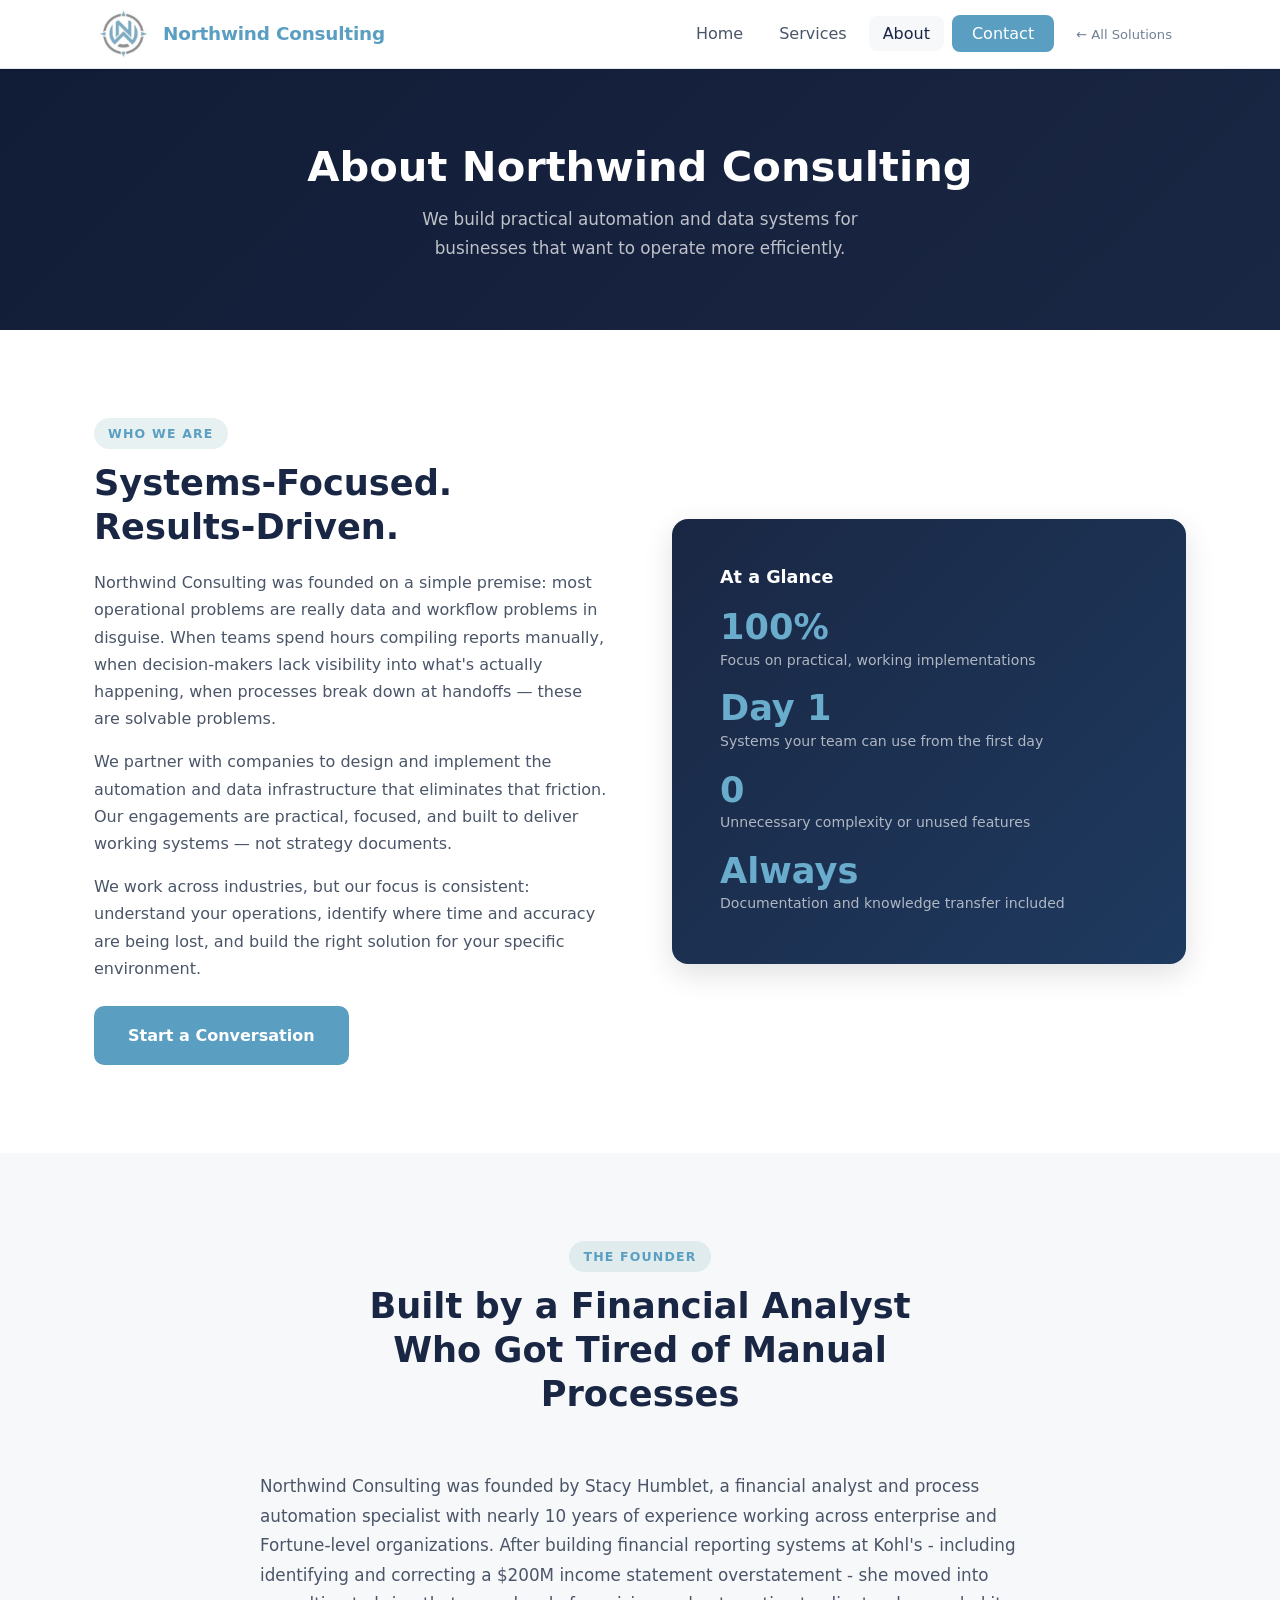
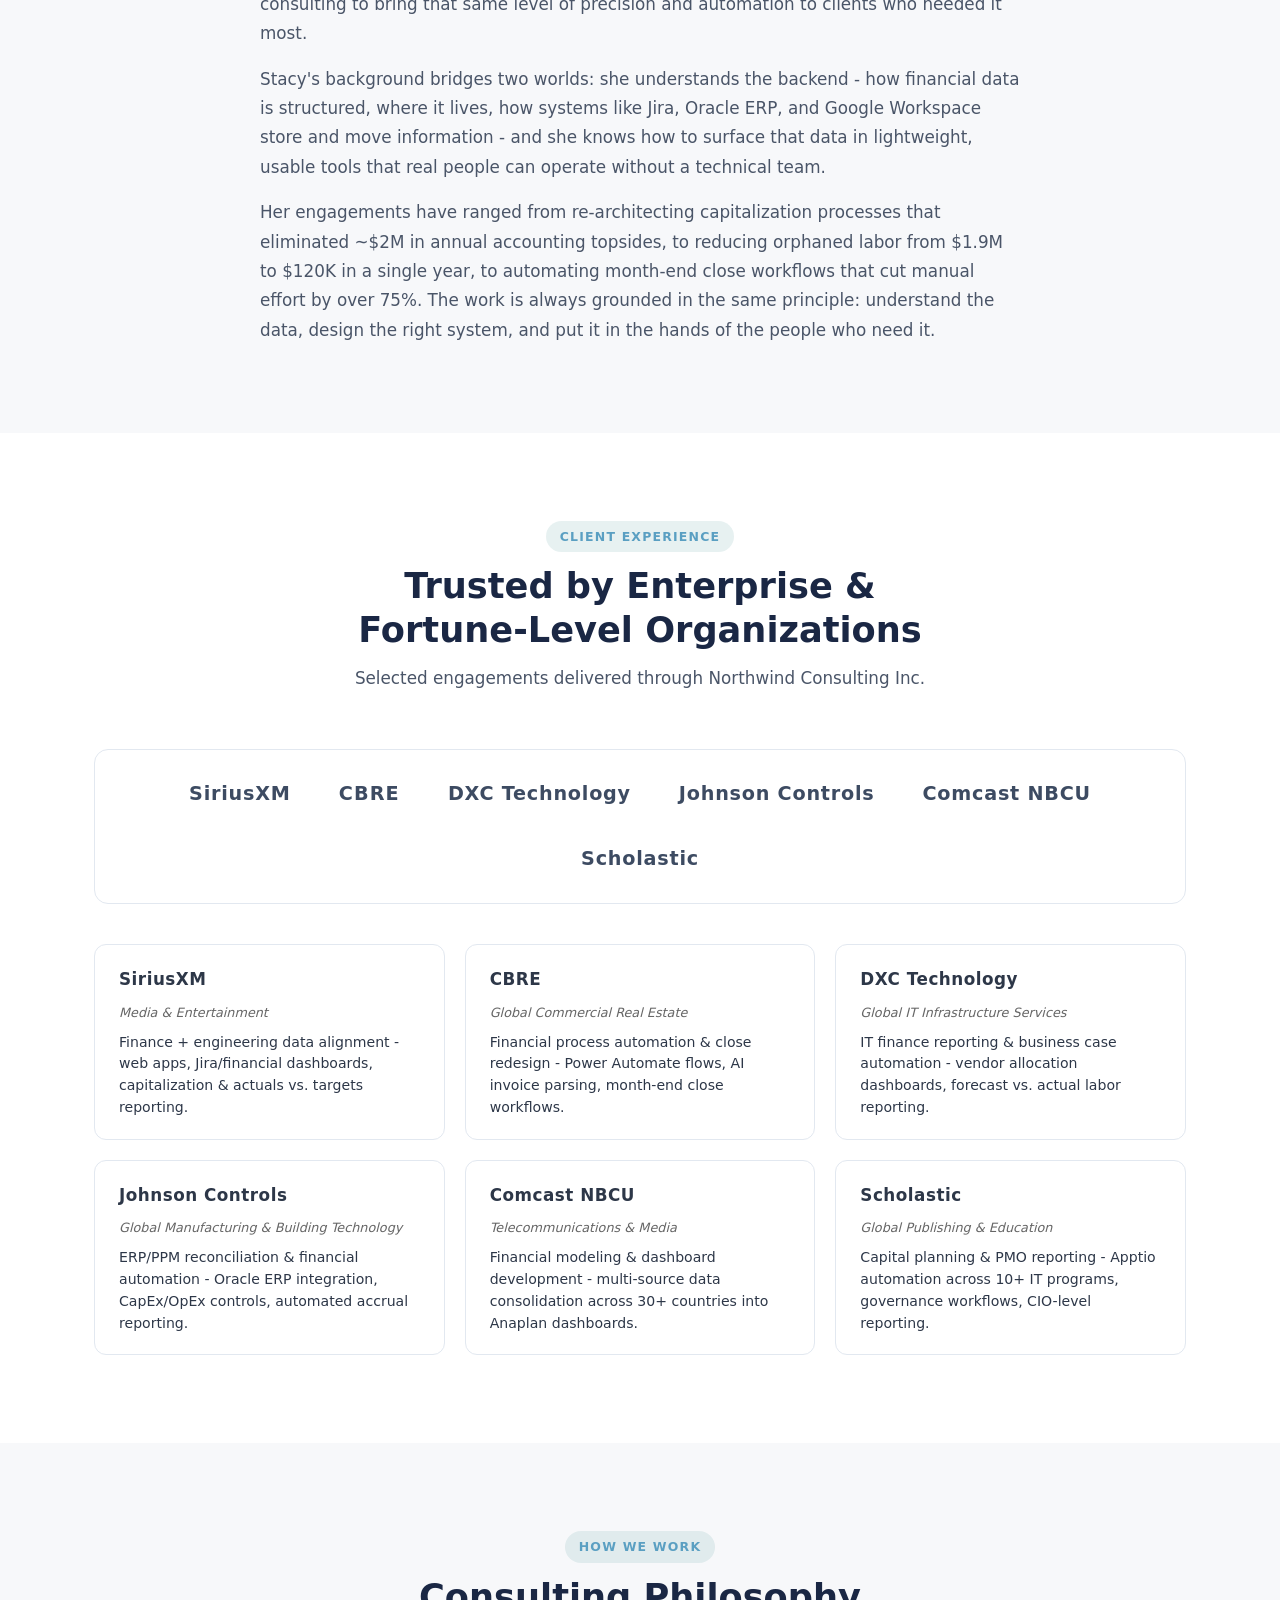
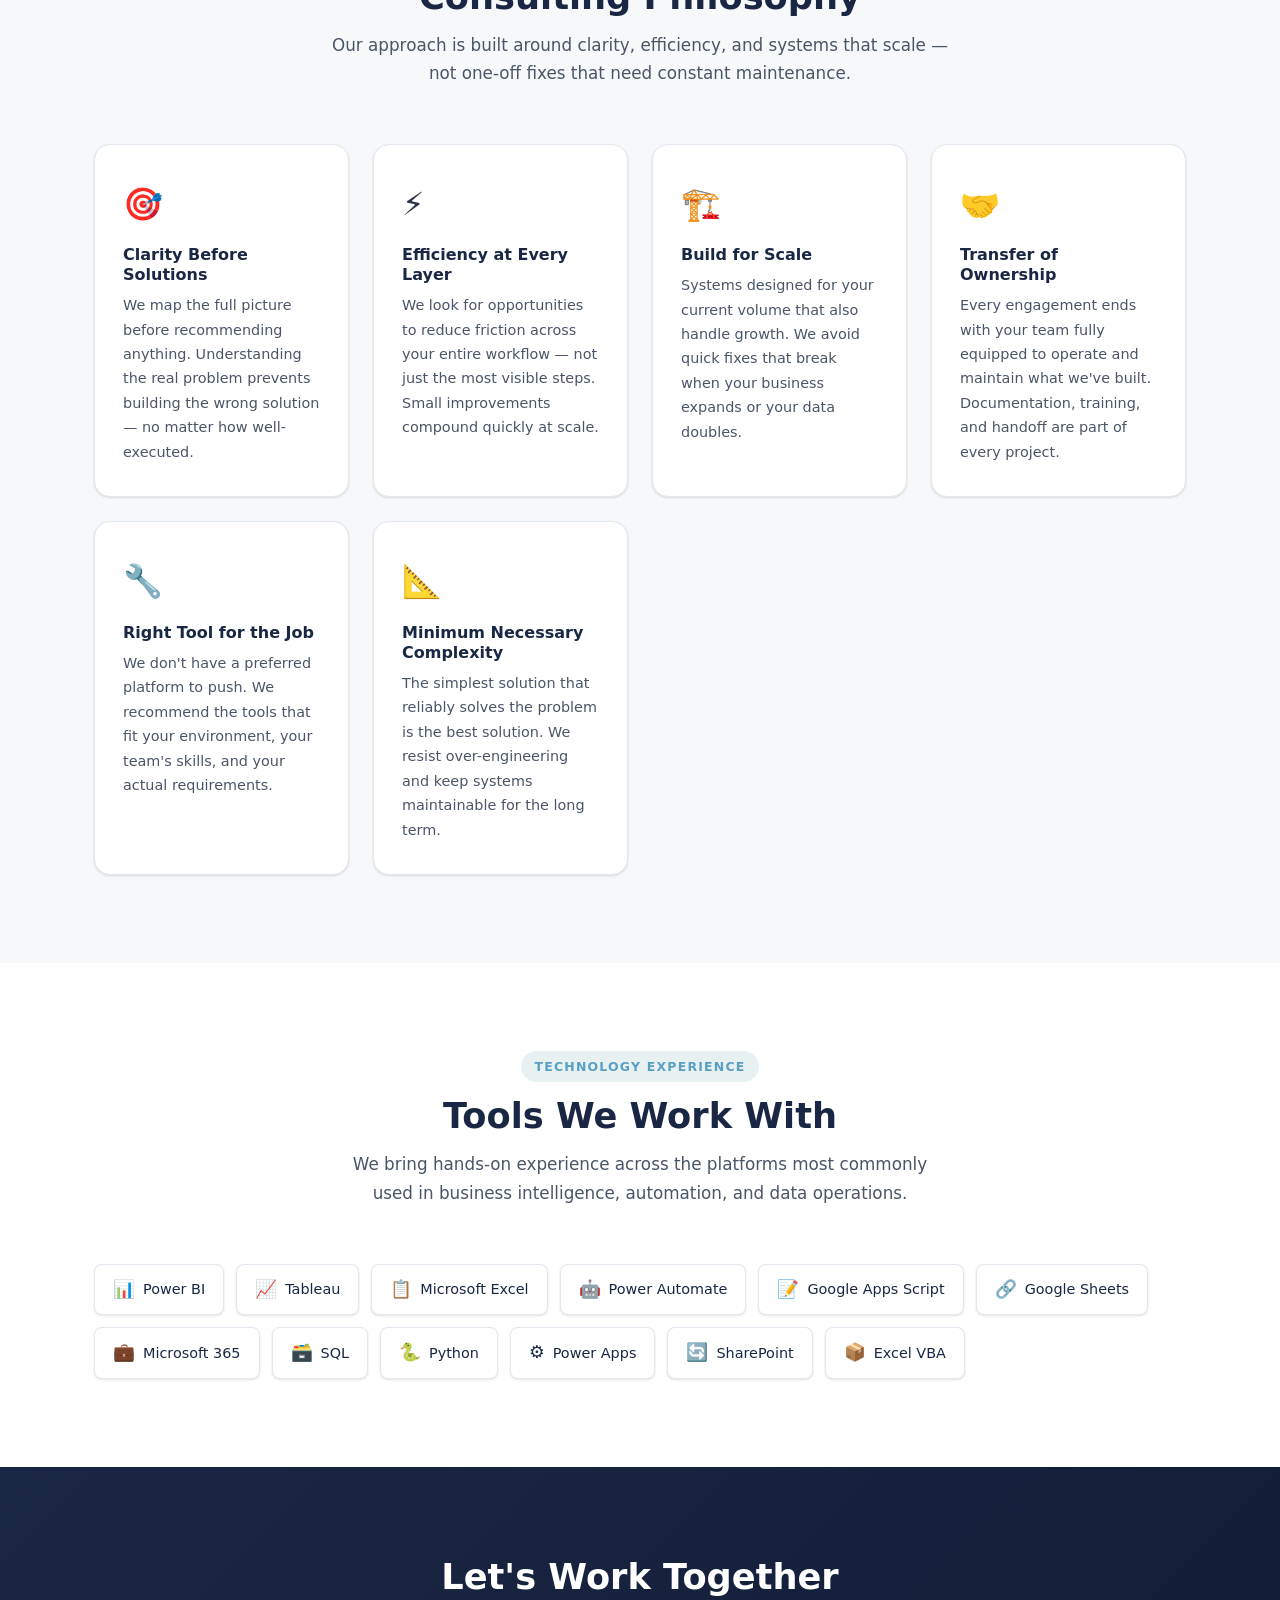
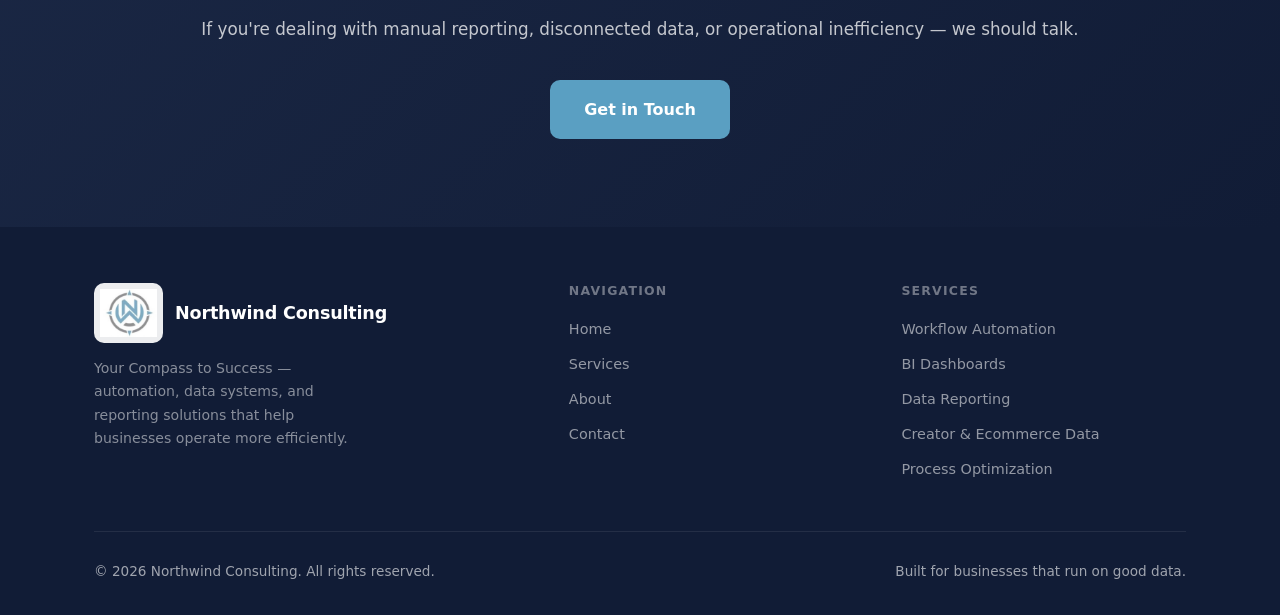
==== about.html @ 34f6c02e "Update about page logos, creator credibility section, and button styles - Replace broken Clearbit lo" ====
<!DOCTYPE html>
<html lang="en">
<head>
  <meta charset="UTF-8" />
  <meta name="viewport" content="width=device-width, initial-scale=1.0" />
  <title>About — Northwind Consulting</title>
  <meta name="description" content="Learn about Northwind Consulting's approach to automation, data systems, and business intelligence." />
  <link rel="stylesheet" href="styles.css" />
</head>
<body>

  <!-- ============ NAVIGATION ============ -->
  <nav class="navbar">
    <div class="container">
      <div class="nav-inner">
        <a href="index.html" class="nav-logo"><span class="logo-icon"><img src="logo.jpg" alt="Northwind Consulting" /></span><span class="nav-logo-text">Northwind Consulting</span></a>
        <button class="nav-toggle" aria-label="Toggle menu" onclick="toggleNav()">
          <span></span><span></span><span></span>
        </button>
        <ul class="nav-links" id="navLinks">
          <li><a href="corporate.html">Home</a></li>
          <li><a href="services.html">Services</a></li>
          <li><a href="about.html" class="active">About</a></li>
          <li><a href="contact.html" class="nav-cta">Contact</a></li>
          <li><a href="index.html" style="font-size:.82rem;color:var(--text-light);">← All Solutions</a></li>
        </ul>
      </div>
    </div>
  </nav>

  <!-- ============ PAGE HERO ============ -->
  <section class="page-hero">
    <div class="container">
      <h1>About Northwind Consulting</h1>
      <p>We build practical automation and data systems for businesses that want to operate more efficiently.</p>
    </div>
  </section>

  <!-- ============ ABOUT INTRO ============ -->
  <section class="section section-alt">
    <div class="container">
      <div class="about-intro">
        <div>
          <span class="section-tag">Who We Are</span>
          <h2>Systems-Focused. Results-Driven.</h2>
          <p>
            Northwind Consulting was founded on a simple premise: most operational problems are really data and workflow problems in disguise. When teams spend hours compiling reports manually, when decision-makers lack visibility into what's actually happening, when processes break down at handoffs — these are solvable problems.
          </p>
          <p>
            We partner with companies to design and implement the automation and data infrastructure that eliminates that friction. Our engagements are practical, focused, and built to deliver working systems — not strategy documents.
          </p>
          <p>
            We work across industries, but our focus is consistent: understand your operations, identify where time and accuracy are being lost, and build the right solution for your specific environment.
          </p>
          <a href="contact.html" class="btn btn-primary" style="margin-top: 8px;">Start a Conversation</a>
        </div>
        <div class="about-visual">
          <h3>At a Glance</h3>
          <div class="stat-row">
            <div class="stat-item">
              <span class="stat-num">100%</span>
              <span class="stat-desc">Focus on practical, working implementations</span>
            </div>
            <div class="stat-item">
              <span class="stat-num">Day 1</span>
              <span class="stat-desc">Systems your team can use from the first day</span>
            </div>
            <div class="stat-item">
              <span class="stat-num">0</span>
              <span class="stat-desc">Unnecessary complexity or unused features</span>
            </div>
            <div class="stat-item">
              <span class="stat-num">Always</span>
              <span class="stat-desc">Documentation and knowledge transfer included</span>
            </div>
          </div>
        </div>
      </div>
    </div>
  </section>

  <!-- ============ FOUNDER BIO ============ -->
  <section class="section">
    <div class="container">
      <div class="section-header">
        <span class="section-tag">The Founder</span>
        <h2>Built by a Financial Analyst Who Got Tired of Manual Processes</h2>
      </div>
      <div style="max-width:760px;margin:0 auto;line-height:1.75;font-size:1.05rem;color:var(--text);">
        <p style="margin-bottom:1rem;">
          Northwind Consulting was founded by Stacy Humblet, a financial analyst and process automation specialist with nearly 10 years of experience working across enterprise and Fortune-level organizations. After building financial reporting systems at Kohl's - including identifying and correcting a $200M income statement overstatement - she moved into consulting to bring that same level of precision and automation to clients who needed it most.
        </p>
        <p style="margin-bottom:1rem;">
          Stacy's background bridges two worlds: she understands the backend - how financial data is structured, where it lives, how systems like Jira, Oracle ERP, and Google Workspace store and move information - and she knows how to surface that data in lightweight, usable tools that real people can operate without a technical team.
        </p>
        <p>
          Her engagements have ranged from re-architecting capitalization processes that eliminated ~$2M in annual accounting topsides, to reducing orphaned labor from $1.9M to $120K in a single year, to automating month-end close workflows that cut manual effort by over 75%. The work is always grounded in the same principle: understand the data, design the right system, and put it in the hands of the people who need it.
        </p>
      </div>
    </div>
  </section>

  <!-- ============ CLIENT LOGOS ============ -->
  <section class="section section-alt">
    <div class="container">
      <div class="section-header">
        <span class="section-tag">Client Experience</span>
        <h2>Trusted by Enterprise & Fortune-Level Organizations</h2>
        <p>Selected engagements delivered through Northwind Consulting Inc.</p>
      </div>
      <!-- Logo name strip -->
      <div style="display:flex;flex-wrap:wrap;justify-content:center;align-items:center;gap:2rem 3rem;margin:2rem 0 2.5rem;padding:1.75rem 2rem;background:var(--surface,#fff);border:1px solid var(--border,rgba(0,0,0,0.08));border-radius:14px;">
        <span style="font-size:1.2rem;font-weight:800;letter-spacing:0.04em;color:var(--color-text,#0d1f3c);opacity:0.8;">SiriusXM</span>
        <span style="font-size:1.2rem;font-weight:800;letter-spacing:0.06em;color:var(--color-text,#0d1f3c);opacity:0.8;">CBRE</span>
        <span style="font-size:1.2rem;font-weight:800;letter-spacing:0.04em;color:var(--color-text,#0d1f3c);opacity:0.8;">DXC Technology</span>
        <span style="font-size:1.2rem;font-weight:800;letter-spacing:0.04em;color:var(--color-text,#0d1f3c);opacity:0.8;">Johnson Controls</span>
        <span style="font-size:1.2rem;font-weight:800;letter-spacing:0.04em;color:var(--color-text,#0d1f3c);opacity:0.8;">Comcast NBCU</span>
        <span style="font-size:1.2rem;font-weight:800;letter-spacing:0.04em;color:var(--color-text,#0d1f3c);opacity:0.8;">Scholastic</span>
      </div>

      <!-- Engagement detail cards -->
      <div style="display:grid;grid-template-columns:repeat(auto-fit,minmax(260px,1fr));gap:1.25rem;">

        <div style="background:var(--surface,#fff);border:1px solid var(--border,rgba(0,0,0,0.1));border-radius:12px;padding:1.25rem 1.5rem;display:flex;flex-direction:column;gap:0.5rem;">
          <div style="font-weight:800;font-size:1.05rem;letter-spacing:0.03em;">SiriusXM</div>
          <div style="font-size:0.8rem;color:var(--color-text-muted,#666);font-style:italic;">Media &amp; Entertainment</div>
          <div style="font-size:0.88rem;line-height:1.55;">Finance + engineering data alignment - web apps, Jira/financial dashboards, capitalization &amp; actuals vs. targets reporting.</div>
        </div>

        <div style="background:var(--surface,#fff);border:1px solid var(--border,rgba(0,0,0,0.1));border-radius:12px;padding:1.25rem 1.5rem;display:flex;flex-direction:column;gap:0.5rem;">
          <div style="font-weight:800;font-size:1.05rem;letter-spacing:0.03em;">CBRE</div>
          <div style="font-size:0.8rem;color:var(--color-text-muted,#666);font-style:italic;">Global Commercial Real Estate</div>
          <div style="font-size:0.88rem;line-height:1.55;">Financial process automation &amp; close redesign - Power Automate flows, AI invoice parsing, month-end close workflows.</div>
        </div>

        <div style="background:var(--surface,#fff);border:1px solid var(--border,rgba(0,0,0,0.1));border-radius:12px;padding:1.25rem 1.5rem;display:flex;flex-direction:column;gap:0.5rem;">
          <div style="font-weight:800;font-size:1.05rem;letter-spacing:0.03em;">DXC Technology</div>
          <div style="font-size:0.8rem;color:var(--color-text-muted,#666);font-style:italic;">Global IT Infrastructure Services</div>
          <div style="font-size:0.88rem;line-height:1.55;">IT finance reporting &amp; business case automation - vendor allocation dashboards, forecast vs. actual labor reporting.</div>
        </div>

        <div style="background:var(--surface,#fff);border:1px solid var(--border,rgba(0,0,0,0.1));border-radius:12px;padding:1.25rem 1.5rem;display:flex;flex-direction:column;gap:0.5rem;">
          <div style="font-weight:800;font-size:1.05rem;letter-spacing:0.03em;">Johnson Controls</div>
          <div style="font-size:0.8rem;color:var(--color-text-muted,#666);font-style:italic;">Global Manufacturing &amp; Building Technology</div>
          <div style="font-size:0.88rem;line-height:1.55;">ERP/PPM reconciliation &amp; financial automation - Oracle ERP integration, CapEx/OpEx controls, automated accrual reporting.</div>
        </div>

        <div style="background:var(--surface,#fff);border:1px solid var(--border,rgba(0,0,0,0.1));border-radius:12px;padding:1.25rem 1.5rem;display:flex;flex-direction:column;gap:0.5rem;">
          <div style="font-weight:800;font-size:1.05rem;letter-spacing:0.03em;">Comcast NBCU</div>
          <div style="font-size:0.8rem;color:var(--color-text-muted,#666);font-style:italic;">Telecommunications &amp; Media</div>
          <div style="font-size:0.88rem;line-height:1.55;">Financial modeling &amp; dashboard development - multi-source data consolidation across 30+ countries into Anaplan dashboards.</div>
        </div>

        <div style="background:var(--surface,#fff);border:1px solid var(--border,rgba(0,0,0,0.1));border-radius:12px;padding:1.25rem 1.5rem;display:flex;flex-direction:column;gap:0.5rem;">
          <div style="font-weight:800;font-size:1.05rem;letter-spacing:0.03em;">Scholastic</div>
          <div style="font-size:0.8rem;color:var(--color-text-muted,#666);font-style:italic;">Global Publishing &amp; Education</div>
          <div style="font-size:0.88rem;line-height:1.55;">Capital planning &amp; PMO reporting - Apptio automation across 10+ IT programs, governance workflows, CIO-level reporting.</div>
        </div>

      </div>
    </div>
  </section>

  <!-- ============ PHILOSOPHY ============ -->
  <section class="section">
    <div class="container">
      <div class="section-header">
        <span class="section-tag">How We Work</span>
        <h2>Consulting Philosophy</h2>
        <p>Our approach is built around clarity, efficiency, and systems that scale — not one-off fixes that need constant maintenance.</p>
      </div>
      <div class="philosophy-grid">
        <div class="philosophy-card">
          <div class="icon">🎯</div>
          <h3>Clarity Before Solutions</h3>
          <p>We map the full picture before recommending anything. Understanding the real problem prevents building the wrong solution — no matter how well-executed.</p>
        </div>
        <div class="philosophy-card">
          <div class="icon">⚡</div>
          <h3>Efficiency at Every Layer</h3>
          <p>We look for opportunities to reduce friction across your entire workflow — not just the most visible steps. Small improvements compound quickly at scale.</p>
        </div>
        <div class="philosophy-card">
          <div class="icon">🏗️</div>
          <h3>Build for Scale</h3>
          <p>Systems designed for your current volume that also handle growth. We avoid quick fixes that break when your business expands or your data doubles.</p>
        </div>
        <div class="philosophy-card">
          <div class="icon">🤝</div>
          <h3>Transfer of Ownership</h3>
          <p>Every engagement ends with your team fully equipped to operate and maintain what we've built. Documentation, training, and handoff are part of every project.</p>
        </div>
        <div class="philosophy-card">
          <div class="icon">🔧</div>
          <h3>Right Tool for the Job</h3>
          <p>We don't have a preferred platform to push. We recommend the tools that fit your environment, your team's skills, and your actual requirements.</p>
        </div>
        <div class="philosophy-card">
          <div class="icon">📐</div>
          <h3>Minimum Necessary Complexity</h3>
          <p>The simplest solution that reliably solves the problem is the best solution. We resist over-engineering and keep systems maintainable for the long term.</p>
        </div>
      </div>
    </div>
  </section>

  <!-- ============ TECHNOLOGY ============ -->
  <section class="section section-alt">
    <div class="container">
      <div class="section-header">
        <span class="section-tag">Technology Experience</span>
        <h2>Tools We Work With</h2>
        <p>We bring hands-on experience across the platforms most commonly used in business intelligence, automation, and data operations.</p>
      </div>
      <div class="tech-grid">
        <span class="tech-tag"><span class="icon">📊</span> Power BI</span>
        <span class="tech-tag"><span class="icon">📈</span> Tableau</span>
        <span class="tech-tag"><span class="icon">📋</span> Microsoft Excel</span>
        <span class="tech-tag"><span class="icon">🤖</span> Power Automate</span>
        <span class="tech-tag"><span class="icon">📝</span> Google Apps Script</span>
        <span class="tech-tag"><span class="icon">🔗</span> Google Sheets</span>
        <span class="tech-tag"><span class="icon">💼</span> Microsoft 365</span>
        <span class="tech-tag"><span class="icon">🗃️</span> SQL</span>
        <span class="tech-tag"><span class="icon">🐍</span> Python</span>
        <span class="tech-tag"><span class="icon">⚙️</span> Power Apps</span>
        <span class="tech-tag"><span class="icon">🔄</span> SharePoint</span>
        <span class="tech-tag"><span class="icon">📦</span> Excel VBA</span>
      </div>
    </div>
  </section>

  <!-- ============ CTA BANNER ============ -->
  <section class="cta-banner">
    <div class="container">
      <h2>Let's Work Together</h2>
      <p>If you're dealing with manual reporting, disconnected data, or operational inefficiency — we should talk.</p>
      <a href="contact.html" class="btn btn-primary">Get in Touch</a>
    </div>
  </section>

  <!-- ============ FOOTER ============ -->
  <footer class="footer">
    <div class="container">
      <div class="footer-inner">
        <div class="footer-brand">
          <a href="index.html" class="nav-logo"><span class="logo-icon"><img src="logo.jpg" alt="Northwind Consulting" /></span><span class="nav-logo-text">Northwind Consulting</span></a>
          <p>Your Compass to Success — automation, data systems, and reporting solutions that help businesses operate more efficiently.</p>
        </div>
        <div class="footer-col">
          <h4>Navigation</h4>
          <ul>
            <li><a href="index.html">Home</a></li>
            <li><a href="services.html">Services</a></li>
            <li><a href="about.html">About</a></li>
            <li><a href="contact.html">Contact</a></li>
          </ul>
        </div>
        <div class="footer-col">
          <h4>Services</h4>
          <ul>
            <li><a href="services.html">Workflow Automation</a></li>
            <li><a href="services.html">BI Dashboards</a></li>
            <li><a href="services.html">Data Reporting</a></li>
            <li><a href="services.html">Creator &amp; Ecommerce Data</a></li>
            <li><a href="services.html">Process Optimization</a></li>
          </ul>
        </div>
      </div>
      <div class="footer-bottom">
        <span>© <span id="year"></span> Northwind Consulting. All rights reserved.</span>
        <span>Built for businesses that run on good data.</span>
      </div>
    </div>
  </footer>

  <script src="script.js"></script>
</body>
</html>
---- styles.css ----
/* ============================================================
   Northwind Consulting — styles.css
   ============================================================ */

/* ---------- Reset & Base ---------- */
*, *::before, *::after {
  box-sizing: border-box;
  margin: 0;
  padding: 0;
}

:root {
  --navy:       #1a2744;
  --navy-dark:  #111c36;
  --slate:      #4a5568;
  --teal:       #5a9fc2;
  --teal-light: #6aaccc;
  --bg:         #f7f8fa;
  --white:      #ffffff;
  --border:     #e2e8f0;
  --text:       #2d3748;
  --text-light: #718096;

  --shadow-sm:  0 1px 3px rgba(0,0,0,.08), 0 1px 2px rgba(0,0,0,.05);
  --shadow-md:  0 4px 12px rgba(0,0,0,.10), 0 2px 6px rgba(0,0,0,.06);
  --shadow-lg:  0 10px 30px rgba(0,0,0,.12);

  --radius:     10px;
  --radius-lg:  16px;

  --max-w:      1140px;
  --transition: 0.22s ease;
}

html { scroll-behavior: smooth; }

body {
  font-family: 'Segoe UI', system-ui, -apple-system, sans-serif;
  font-size: 16px;
  line-height: 1.7;
  color: var(--text);
  background: var(--bg);
}

img { max-width: 100%; display: block; }

a {
  color: var(--teal);
  text-decoration: none;
  transition: color var(--transition);
}
a:hover { color: var(--teal-light); }

/* ---------- Container ---------- */
.container {
  width: 100%;
  max-width: var(--max-w);
  margin: 0 auto;
  padding: 0 24px;
}

/* ---------- Typography ---------- */
h1, h2, h3, h4 {
  font-weight: 700;
  line-height: 1.25;
  color: var(--navy);
}

h1 { font-size: clamp(2rem, 5vw, 3.2rem); }
h2 { font-size: clamp(1.6rem, 3vw, 2.2rem); }
h3 { font-size: 1.2rem; }

p { color: var(--slate); }

/* ---------- Buttons ---------- */
.btn {
  display: inline-block;
  padding: 14px 32px;
  border-radius: var(--radius);
  font-size: 1rem;
  font-weight: 600;
  cursor: pointer;
  border: 2px solid transparent;
  transition: all var(--transition);
  text-align: center;
}

.btn-primary {
  background: var(--teal);
  color: var(--white);
}
.btn-primary:hover {
  background: var(--teal-light);
  color: var(--white);
  transform: translateY(-2px);
  box-shadow: var(--shadow-md);
}

.btn-outline {
  background: transparent;
  border-color: var(--white);
  color: var(--white);
}
.btn-outline:hover {
  background: var(--white);
  color: var(--navy);
  transform: translateY(-2px);
}

/* ---------- Navigation ---------- */
.navbar {
  background: var(--white);
  border-bottom: 1px solid var(--border);
  position: sticky;
  top: 0;
  z-index: 100;
  box-shadow: var(--shadow-sm);
}

.nav-inner {
  display: flex;
  align-items: center;
  justify-content: space-between;
  height: 68px;
}

.nav-logo {
  display: flex;
  align-items: center;
  gap: 12px;
  flex-shrink: 0;
  text-decoration: none;
}
.logo-icon {
  display: flex;
  align-items: center;
  flex-shrink: 0;
}
.logo-icon img {
  height: 48px;
  width: auto;
  display: block;
}
.nav-logo-text {
  font-size: 1.15rem;
  font-weight: 700;
  color: var(--teal);
  letter-spacing: -.2px;
  line-height: 1.2;
  white-space: nowrap;
}
.nav-logo:hover { opacity: .88; }

.nav-links {
  display: flex;
  align-items: center;
  gap: 8px;
  list-style: none;
}

.nav-links a {
  color: var(--slate);
  font-weight: 500;
  padding: 8px 14px;
  border-radius: 8px;
  transition: all var(--transition);
}
.nav-links a:hover,
.nav-links a.active {
  color: var(--navy);
  background: var(--bg);
}

.nav-cta {
  background: var(--teal) !important;
  color: var(--white) !important;
  padding: 9px 20px !important;
}
.nav-cta:hover {
  background: var(--teal-light) !important;
  color: var(--white) !important;
}

/* Hamburger */
.nav-toggle {
  display: none;
  flex-direction: column;
  gap: 5px;
  cursor: pointer;
  padding: 6px;
  border: none;
  background: transparent;
}
.nav-toggle span {
  display: block;
  width: 24px;
  height: 2px;
  background: var(--navy);
  border-radius: 2px;
  transition: all var(--transition);
}

/* ---------- Hero ---------- */
.hero {
  background: linear-gradient(135deg, var(--navy-dark) 0%, var(--navy) 60%, #1e3a5f 100%);
  color: var(--white);
  padding: 100px 0 96px;
  text-align: center;
  position: relative;
  overflow: hidden;
}

.hero::before {
  content: '';
  position: absolute;
  inset: 0;
  background: radial-gradient(ellipse at 70% 50%, rgba(58,140,140,.18) 0%, transparent 60%);
  pointer-events: none;
}

.hero h1 {
  color: var(--white);
  max-width: 780px;
  margin: 0 auto 20px;
}

.hero-sub {
  font-size: 1.15rem;
  color: rgba(255,255,255,.78);
  max-width: 580px;
  margin: 0 auto 40px;
  line-height: 1.7;
}

.hero-actions {
  display: flex;
  gap: 16px;
  justify-content: center;
  flex-wrap: wrap;
}

/* ---------- Section Wrapper ---------- */
.section {
  padding: 88px 0;
}
.section-alt { background: var(--white); }

.section-header {
  text-align: center;
  max-width: 620px;
  margin: 0 auto 56px;
}
.section-header p {
  margin-top: 12px;
  font-size: 1.05rem;
}

.section-tag {
  display: inline-block;
  background: rgba(58,140,140,.12);
  color: var(--teal);
  font-size: .78rem;
  font-weight: 700;
  letter-spacing: 1.2px;
  text-transform: uppercase;
  padding: 5px 14px;
  border-radius: 100px;
  margin-bottom: 12px;
}

/* ---------- Service Cards ---------- */
.cards-grid {
  display: grid;
  grid-template-columns: repeat(auto-fill, minmax(220px, 1fr));
  gap: 24px;
}

.card {
  background: var(--white);
  border: 1px solid var(--border);
  border-radius: var(--radius-lg);
  padding: 32px 28px;
  box-shadow: var(--shadow-sm);
  transition: all var(--transition);
}
.card:hover {
  transform: translateY(-4px);
  box-shadow: var(--shadow-md);
  border-color: rgba(58,140,140,.25);
}

.card-icon {
  width: 52px;
  height: 52px;
  background: rgba(90,159,194,.12);
  border-radius: 14px;
  display: flex;
  align-items: center;
  justify-content: center;
  margin-bottom: 20px;
  color: var(--teal);
  flex-shrink: 0;
}
.card-icon svg { width: 26px; height: 26px; stroke: var(--teal); }

.card h3 {
  margin-bottom: 10px;
  font-size: 1.05rem;
}

.card p {
  font-size: .93rem;
  line-height: 1.65;
}

/* ---------- Why Northwind ---------- */
.pillars-grid {
  display: grid;
  grid-template-columns: repeat(auto-fill, minmax(240px, 1fr));
  gap: 28px;
}

.pillar {
  display: flex;
  gap: 18px;
  align-items: flex-start;
}

.pillar-icon {
  flex-shrink: 0;
  width: 48px;
  height: 48px;
  background: rgba(58,140,140,.12);
  border-radius: 12px;
  display: flex;
  align-items: center;
  justify-content: center;
  font-size: 1.3rem;
}

.pillar-icon svg { width: 22px; height: 22px; stroke: var(--teal); }
.pillar-text h3 { margin-bottom: 6px; font-size: 1rem; }
.pillar-text p  { font-size: .9rem; }

/* ---------- Outcomes ---------- */
.outcomes-list {
  display: grid;
  grid-template-columns: repeat(auto-fill, minmax(280px, 1fr));
  gap: 20px;
  max-width: 880px;
  margin: 0 auto;
}

.outcome-item {
  display: flex;
  gap: 14px;
  align-items: flex-start;
  background: var(--white);
  border-radius: var(--radius);
  padding: 22px 24px;
  border: 1px solid var(--border);
  box-shadow: var(--shadow-sm);
}

.outcome-item .check {
  flex-shrink: 0;
  width: 28px;
  height: 28px;
  background: var(--teal);
  border-radius: 50%;
  display: flex;
  align-items: center;
  justify-content: center;
  color: var(--white);
  font-size: .85rem;
  margin-top: 2px;
}

.outcome-item p { font-size: .95rem; }

/* ---------- CTA Banner ---------- */
.cta-banner {
  background: linear-gradient(135deg, var(--navy) 0%, var(--navy-dark) 100%);
  color: var(--white);
  padding: 88px 0;
  text-align: center;
}

.cta-banner h2 { color: var(--white); margin-bottom: 16px; }
.cta-banner p  { color: rgba(255,255,255,.75); margin-bottom: 36px; font-size: 1.05rem; }

/* ---------- Services Page ---------- */
.service-block {
  display: grid;
  grid-template-columns: 1fr 2fr;
  gap: 48px;
  align-items: start;
  padding: 56px 0;
  border-bottom: 1px solid var(--border);
}
.service-block:last-child { border-bottom: none; }

.service-label {
  position: sticky;
  top: 88px;
}

.service-label .service-icon {
  font-size: 2.4rem;
  margin-bottom: 16px;
}

.service-label h2 {
  font-size: 1.4rem;
  margin-bottom: 8px;
}

.service-outcomes {
  margin-top: 20px;
}

.service-outcomes h4 {
  font-size: .8rem;
  letter-spacing: 1px;
  text-transform: uppercase;
  color: var(--teal);
  font-weight: 700;
  margin-bottom: 10px;
}

.service-outcomes ul {
  list-style: none;
  display: flex;
  flex-direction: column;
  gap: 6px;
}

.service-outcomes li {
  font-size: .9rem;
  color: var(--slate);
  padding-left: 18px;
  position: relative;
}
.service-outcomes li::before {
  content: '→';
  position: absolute;
  left: 0;
  color: var(--teal);
}

.service-detail p {
  font-size: 1rem;
  margin-bottom: 16px;
}

/* ---------- About Page ---------- */
.about-intro {
  display: grid;
  grid-template-columns: 1fr 1fr;
  gap: 64px;
  align-items: center;
}

.about-intro h2 { margin-bottom: 20px; }
.about-intro p  { margin-bottom: 16px; }

.about-visual {
  background: linear-gradient(135deg, var(--navy) 0%, #1e3a5f 100%);
  border-radius: var(--radius-lg);
  padding: 48px;
  color: var(--white);
  box-shadow: var(--shadow-lg);
}

.about-visual h3 { color: var(--white); margin-bottom: 20px; font-size: 1.1rem; }

.stat-row {
  display: flex;
  flex-direction: column;
  gap: 18px;
}

.stat-item {
  display: flex;
  flex-direction: column;
}

.stat-num {
  font-size: 2.2rem;
  font-weight: 700;
  color: var(--teal-light);
  line-height: 1;
}

.stat-desc {
  font-size: .88rem;
  color: rgba(255,255,255,.65);
  margin-top: 4px;
}

.philosophy-grid {
  display: grid;
  grid-template-columns: repeat(auto-fill, minmax(240px, 1fr));
  gap: 24px;
}

.philosophy-card {
  background: var(--white);
  border: 1px solid var(--border);
  border-radius: var(--radius-lg);
  padding: 32px 28px;
  box-shadow: var(--shadow-sm);
  transition: box-shadow var(--transition);
}
.philosophy-card:hover { box-shadow: var(--shadow-md); }
.philosophy-card .icon { font-size: 2rem; margin-bottom: 14px; }
.philosophy-card h3 { margin-bottom: 8px; font-size: 1rem; }
.philosophy-card p { font-size: .9rem; }

.tech-grid {
  display: flex;
  flex-wrap: wrap;
  gap: 12px;
}

.tech-tag {
  display: inline-flex;
  align-items: center;
  gap: 8px;
  background: var(--white);
  border: 1px solid var(--border);
  border-radius: 8px;
  padding: 10px 18px;
  font-size: .9rem;
  font-weight: 500;
  color: var(--navy);
  box-shadow: var(--shadow-sm);
  transition: all var(--transition);
}
.tech-tag:hover {
  border-color: var(--teal);
  box-shadow: var(--shadow-md);
  transform: translateY(-2px);
}
.tech-tag .icon { font-size: 1.1rem; }

/* ---------- Contact Page ---------- */
.contact-grid {
  display: grid;
  grid-template-columns: 1fr 1.6fr;
  gap: 64px;
  align-items: start;
}

.contact-info h2 { margin-bottom: 16px; }
.contact-info p  { margin-bottom: 28px; }

.contact-detail {
  display: flex;
  flex-direction: column;
  gap: 20px;
}

.contact-item {
  display: flex;
  align-items: flex-start;
  gap: 16px;
}

.contact-item .ci-icon {
  flex-shrink: 0;
  width: 42px;
  height: 42px;
  background: rgba(58,140,140,.12);
  border-radius: 10px;
  display: flex;
  align-items: center;
  justify-content: center;
  font-size: 1.1rem;
}

.contact-item h4 {
  font-size: .85rem;
  color: var(--teal);
  font-weight: 700;
  margin-bottom: 2px;
  text-transform: uppercase;
  letter-spacing: .8px;
}
.contact-item p { font-size: .92rem; }

.contact-form-card {
  background: var(--white);
  border: 1px solid var(--border);
  border-radius: var(--radius-lg);
  padding: 40px;
  box-shadow: var(--shadow-md);
}

.form-row {
  display: grid;
  grid-template-columns: 1fr 1fr;
  gap: 16px;
}

.form-group {
  display: flex;
  flex-direction: column;
  gap: 6px;
  margin-bottom: 20px;
}

.form-group label {
  font-size: .88rem;
  font-weight: 600;
  color: var(--navy);
}

.form-group input,
.form-group textarea {
  width: 100%;
  padding: 12px 16px;
  border: 1.5px solid var(--border);
  border-radius: var(--radius);
  font-size: .95rem;
  font-family: inherit;
  color: var(--text);
  background: var(--bg);
  transition: border-color var(--transition), box-shadow var(--transition);
  outline: none;
}

.form-group input:focus,
.form-group textarea:focus {
  border-color: var(--teal);
  box-shadow: 0 0 0 3px rgba(58,140,140,.12);
  background: var(--white);
}

.form-group textarea { resize: vertical; min-height: 130px; }

.form-note {
  font-size: .82rem;
  color: var(--text-light);
  margin-top: -12px;
  margin-bottom: 20px;
}

.form-success {
  display: none;
  background: rgba(58,140,140,.1);
  border: 1px solid rgba(58,140,140,.3);
  color: var(--teal);
  border-radius: var(--radius);
  padding: 16px 20px;
  font-size: .95rem;
  text-align: center;
  margin-top: 16px;
}
.form-success.visible { display: block; }

/* ---------- Page Hero (inner pages) ---------- */
.page-hero {
  background: linear-gradient(135deg, var(--navy-dark) 0%, var(--navy) 100%);
  padding: 72px 0 68px;
  text-align: center;
}
.page-hero h1 {
  color: var(--white);
  margin-bottom: 12px;
  font-size: clamp(1.8rem, 4vw, 2.6rem);
}
.page-hero p {
  color: rgba(255,255,255,.72);
  font-size: 1.05rem;
  max-width: 520px;
  margin: 0 auto;
}

/* ---------- Footer ---------- */
.footer {
  background: var(--navy-dark);
  color: rgba(255,255,255,.6);
  padding: 56px 0 32px;
}

.footer-inner {
  display: grid;
  grid-template-columns: 1.5fr 1fr 1fr;
  gap: 48px;
  margin-bottom: 48px;
}

.footer-brand .nav-logo {
  display: inline-flex;
  margin-bottom: 14px;
}
.footer-brand .logo-icon {
  background: rgba(255,255,255,.92);
  border-radius: 10px;
  padding: 6px;
}
.footer-brand .logo-icon img {
  height: 48px;
}
.footer-brand .nav-logo-text {
  color: var(--white);
  font-size: 1.1rem;
}

.footer-brand p {
  font-size: .88rem;
  color: rgba(255,255,255,.5);
  max-width: 260px;
  line-height: 1.65;
}

.footer-col h4 {
  font-size: .78rem;
  letter-spacing: 1.2px;
  text-transform: uppercase;
  color: rgba(255,255,255,.4);
  font-weight: 700;
  margin-bottom: 16px;
}

.footer-col ul { list-style: none; display: flex; flex-direction: column; gap: 8px; }
.footer-col a {
  font-size: .9rem;
  color: rgba(255,255,255,.55);
  transition: color var(--transition);
}
.footer-col a:hover { color: var(--teal-light); }

.footer-bottom {
  border-top: 1px solid rgba(255,255,255,.08);
  padding-top: 28px;
  display: flex;
  justify-content: space-between;
  align-items: center;
  flex-wrap: wrap;
  gap: 12px;
  font-size: .85rem;
}

/* ---------- Tools Strip ---------- */
.tools-strip {
  background: var(--white);
  border-top: 1px solid var(--border);
  border-bottom: 1px solid var(--border);
  padding: 18px 0;
}

.tools-strip-inner {
  display: flex;
  align-items: center;
  gap: 20px;
  flex-wrap: wrap;
}

.tools-label {
  font-size: .8rem;
  font-weight: 700;
  letter-spacing: .8px;
  text-transform: uppercase;
  color: var(--text-light);
  white-space: nowrap;
  flex-shrink: 0;
}

.tools-list {
  display: flex;
  flex-wrap: wrap;
  gap: 8px;
}

.tool-badge {
  display: inline-block;
  background: var(--bg);
  border: 1.5px solid var(--border);
  border-radius: 6px;
  padding: 5px 14px;
  font-size: .82rem;
  font-weight: 600;
  color: var(--navy);
  letter-spacing: .1px;
}

/* ---------- Who We Help ---------- */
.help-grid {
  display: grid;
  grid-template-columns: repeat(auto-fill, minmax(240px, 1fr));
  gap: 24px;
}

.help-card {
  background: var(--white);
  border: 1px solid var(--border);
  border-radius: var(--radius-lg);
  padding: 32px 28px;
  box-shadow: var(--shadow-sm);
  transition: all var(--transition);
}
.help-card:hover {
  transform: translateY(-3px);
  box-shadow: var(--shadow-md);
  border-color: rgba(90,159,194,.3);
}

.help-icon {
  width: 48px;
  height: 48px;
  background: rgba(90,159,194,.12);
  border-radius: 12px;
  display: flex;
  align-items: center;
  justify-content: center;
  margin-bottom: 18px;
}
.help-icon svg { width: 22px; height: 22px; stroke: var(--teal); }

.help-card h3 { font-size: 1rem; margin-bottom: 14px; }

.help-list {
  list-style: none;
  display: flex;
  flex-direction: column;
  gap: 8px;
}
.help-list li {
  font-size: .88rem;
  color: var(--slate);
  padding-left: 16px;
  position: relative;
  line-height: 1.5;
}
.help-list li::before {
  content: '–';
  position: absolute;
  left: 0;
  color: var(--teal);
  font-weight: 700;
}

/* ---------- Case Studies ---------- */
.case-grid {
  display: grid;
  grid-template-columns: 1fr 1fr;
  gap: 28px;
}

.case-card {
  background: var(--white);
  border: 1px solid var(--border);
  border-radius: var(--radius-lg);
  box-shadow: var(--shadow-sm);
  overflow: hidden;
  display: flex;
  flex-direction: column;
}

.case-header {
  background: linear-gradient(135deg, var(--navy) 0%, #1e3a5f 100%);
  padding: 28px 32px;
}

.case-label {
  display: inline-block;
  background: rgba(90,159,194,.25);
  color: var(--teal-light);
  font-size: .72rem;
  font-weight: 700;
  letter-spacing: 1px;
  text-transform: uppercase;
  padding: 4px 12px;
  border-radius: 100px;
  margin-bottom: 12px;
}

.case-header h3 {
  color: var(--white);
  font-size: 1.05rem;
  line-height: 1.4;
}

.case-body {
  padding: 28px 32px;
  flex: 1;
  display: flex;
  flex-direction: column;
  gap: 20px;
}

.case-section h4 {
  font-size: .75rem;
  letter-spacing: 1px;
  text-transform: uppercase;
  color: var(--teal);
  font-weight: 700;
  margin-bottom: 8px;
}
.case-section p { font-size: .92rem; line-height: 1.65; }

.case-metrics {
  display: flex;
  gap: 0;
  border: 1px solid var(--border);
  border-radius: var(--radius);
  overflow: hidden;
  margin-top: auto;
}

.case-metric {
  flex: 1;
  padding: 16px 12px;
  text-align: center;
  border-right: 1px solid var(--border);
}
.case-metric:last-child { border-right: none; }

.metric-num {
  display: block;
  font-size: 1.15rem;
  font-weight: 700;
  color: var(--teal);
  line-height: 1;
  margin-bottom: 4px;
}
.metric-label {
  display: block;
  font-size: .72rem;
  color: var(--text-light);
  line-height: 1.3;
}

/* ---------- Contact: What Happens Next ---------- */
.next-steps {
  margin-top: 28px;
  padding-top: 24px;
  border-top: 1px solid var(--border);
}

.steps-heading {
  font-size: .78rem;
  letter-spacing: 1px;
  text-transform: uppercase;
  color: var(--teal);
  font-weight: 700;
  margin-bottom: 18px;
}

.steps-list {
  list-style: none;
  display: flex;
  flex-direction: column;
  gap: 16px;
}
.steps-list li {
  display: flex;
  gap: 14px;
  align-items: flex-start;
}
.step-num {
  flex-shrink: 0;
  width: 26px;
  height: 26px;
  background: var(--teal);
  color: var(--white);
  border-radius: 50%;
  display: flex;
  align-items: center;
  justify-content: center;
  font-size: .75rem;
  font-weight: 700;
  margin-top: 1px;
}
.steps-list strong {
  display: block;
  font-size: .92rem;
  color: var(--navy);
  font-weight: 600;
  margin-bottom: 2px;
}
.steps-list p {
  font-size: .85rem;
  margin: 0;
  line-height: 1.55;
}

/* ---------- Responsive ---------- */
@media (max-width: 900px) {
  .service-block {
    grid-template-columns: 1fr;
    gap: 24px;
  }
  .service-label { position: static; }

  .about-intro {
    grid-template-columns: 1fr;
    gap: 40px;
  }

  .contact-grid {
    grid-template-columns: 1fr;
    gap: 40px;
  }

  .footer-inner {
    grid-template-columns: 1fr 1fr;
  }
  .case-grid { grid-template-columns: 1fr; }
}

@media (max-width: 640px) {
  .nav-links {
    display: none;
    position: fixed;
    top: 68px;
    left: 0;
    right: 0;
    background: var(--white);
    border-bottom: 1px solid var(--border);
    flex-direction: column;
    padding: 16px 24px 24px;
    gap: 4px;
    box-shadow: var(--shadow-md);
  }
  .nav-links.open { display: flex; }
  .nav-links a { width: 100%; padding: 11px 14px; }

  .nav-toggle { display: flex; }

  .section { padding: 64px 0; }
  .hero    { padding: 72px 0 68px; }

  .cards-grid        { grid-template-columns: 1fr; }
  .pillars-grid      { grid-template-columns: 1fr; }
  .outcomes-list     { grid-template-columns: 1fr; }
  .philosophy-grid   { grid-template-columns: 1fr; }
  .help-grid         { grid-template-columns: 1fr; }
  .case-grid         { grid-template-columns: 1fr; }
  .tools-strip-inner { flex-direction: column; align-items: flex-start; gap: 12px; }
  .case-metrics      { flex-wrap: wrap; }
  .case-metric       { min-width: 33%; }

  .form-row { grid-template-columns: 1fr; }

  .contact-form-card { padding: 28px 22px; }

  .footer-inner {
    grid-template-columns: 1fr;
    gap: 32px;
  }
  .footer-bottom {
    flex-direction: column;
    text-align: center;
  }
}
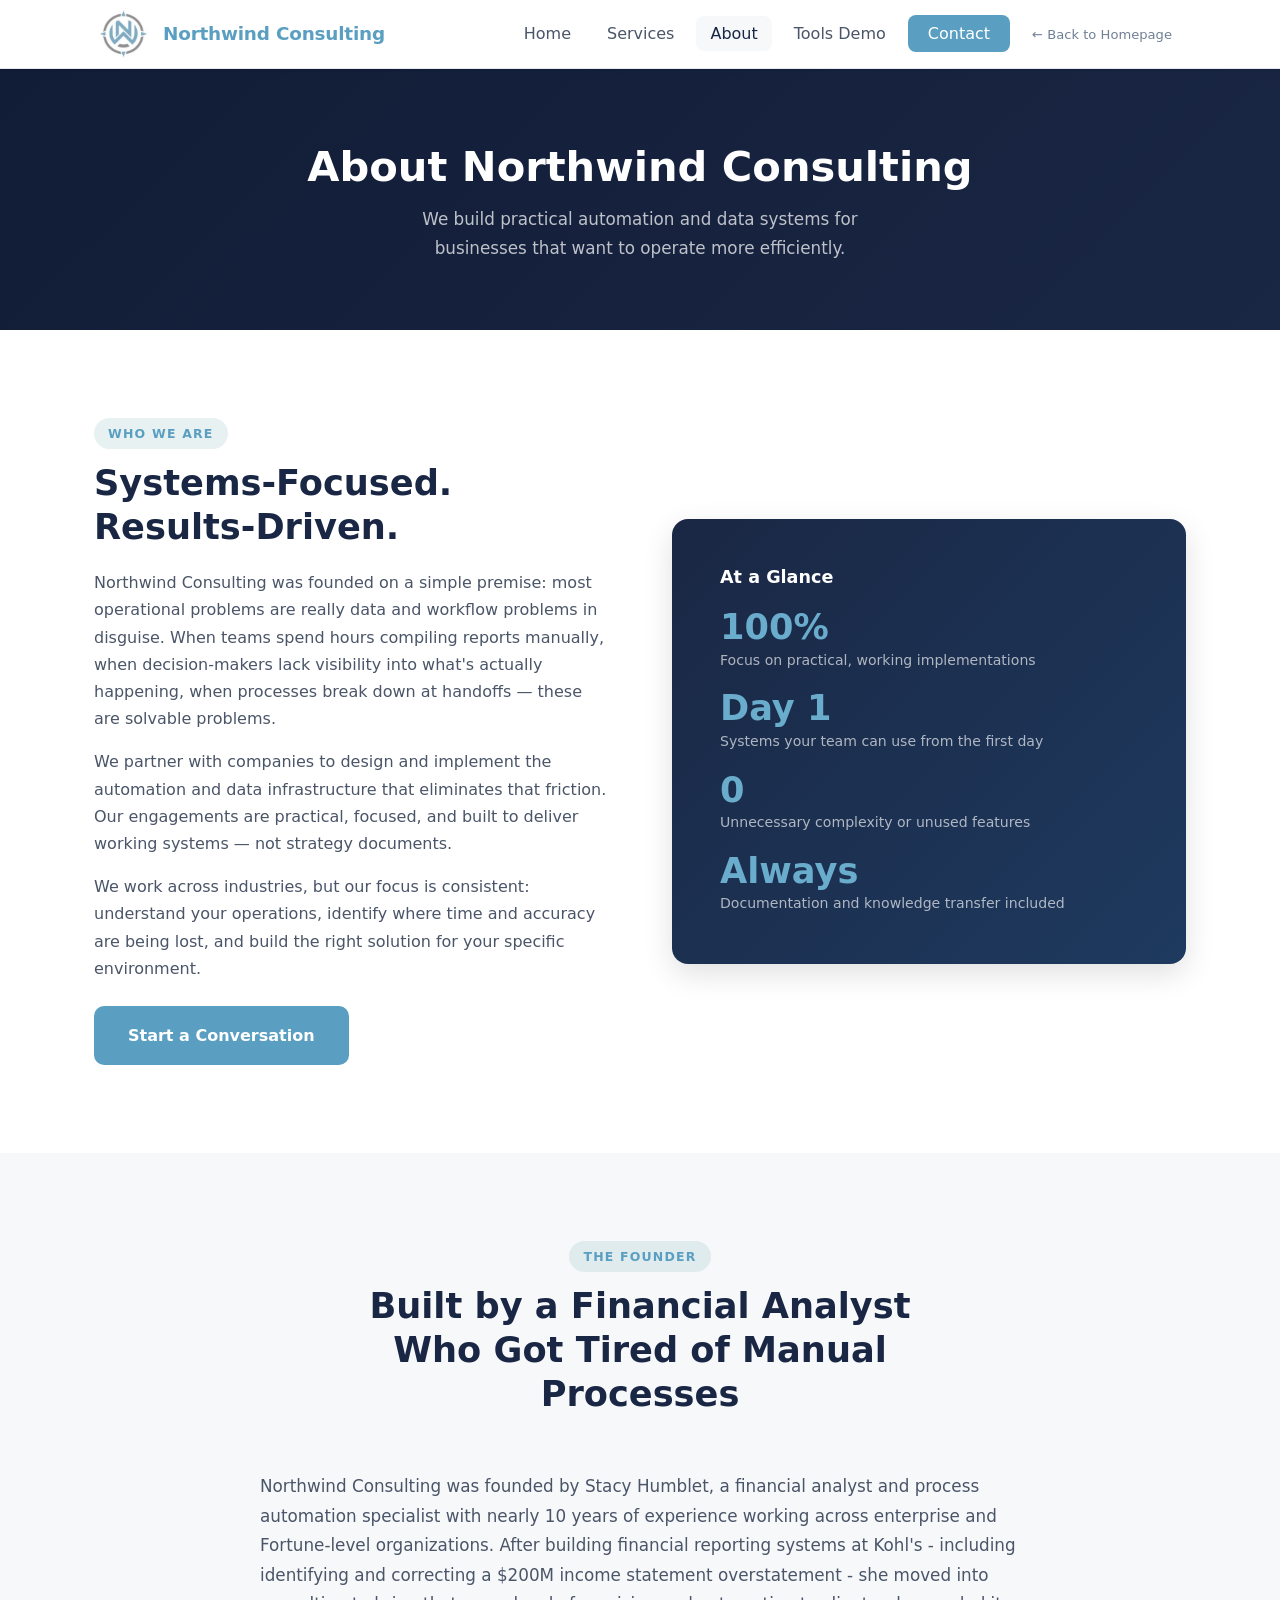
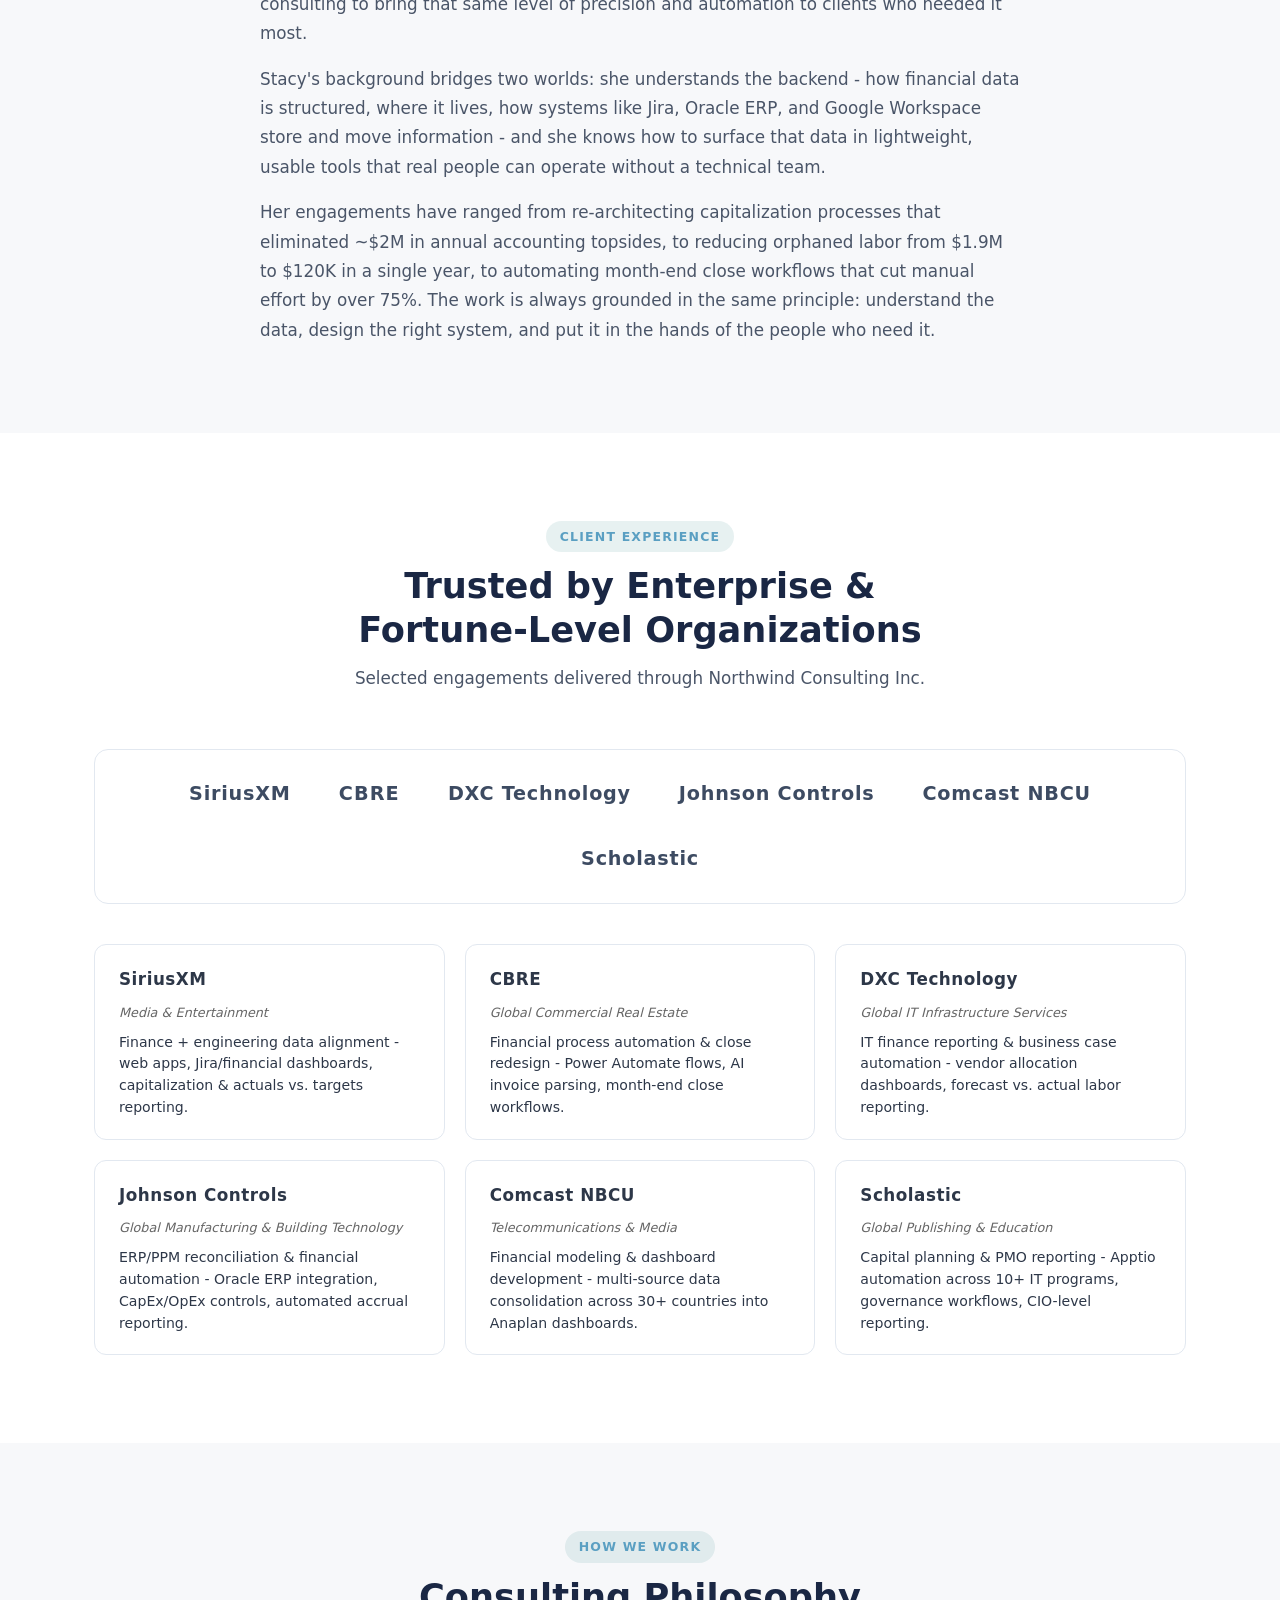
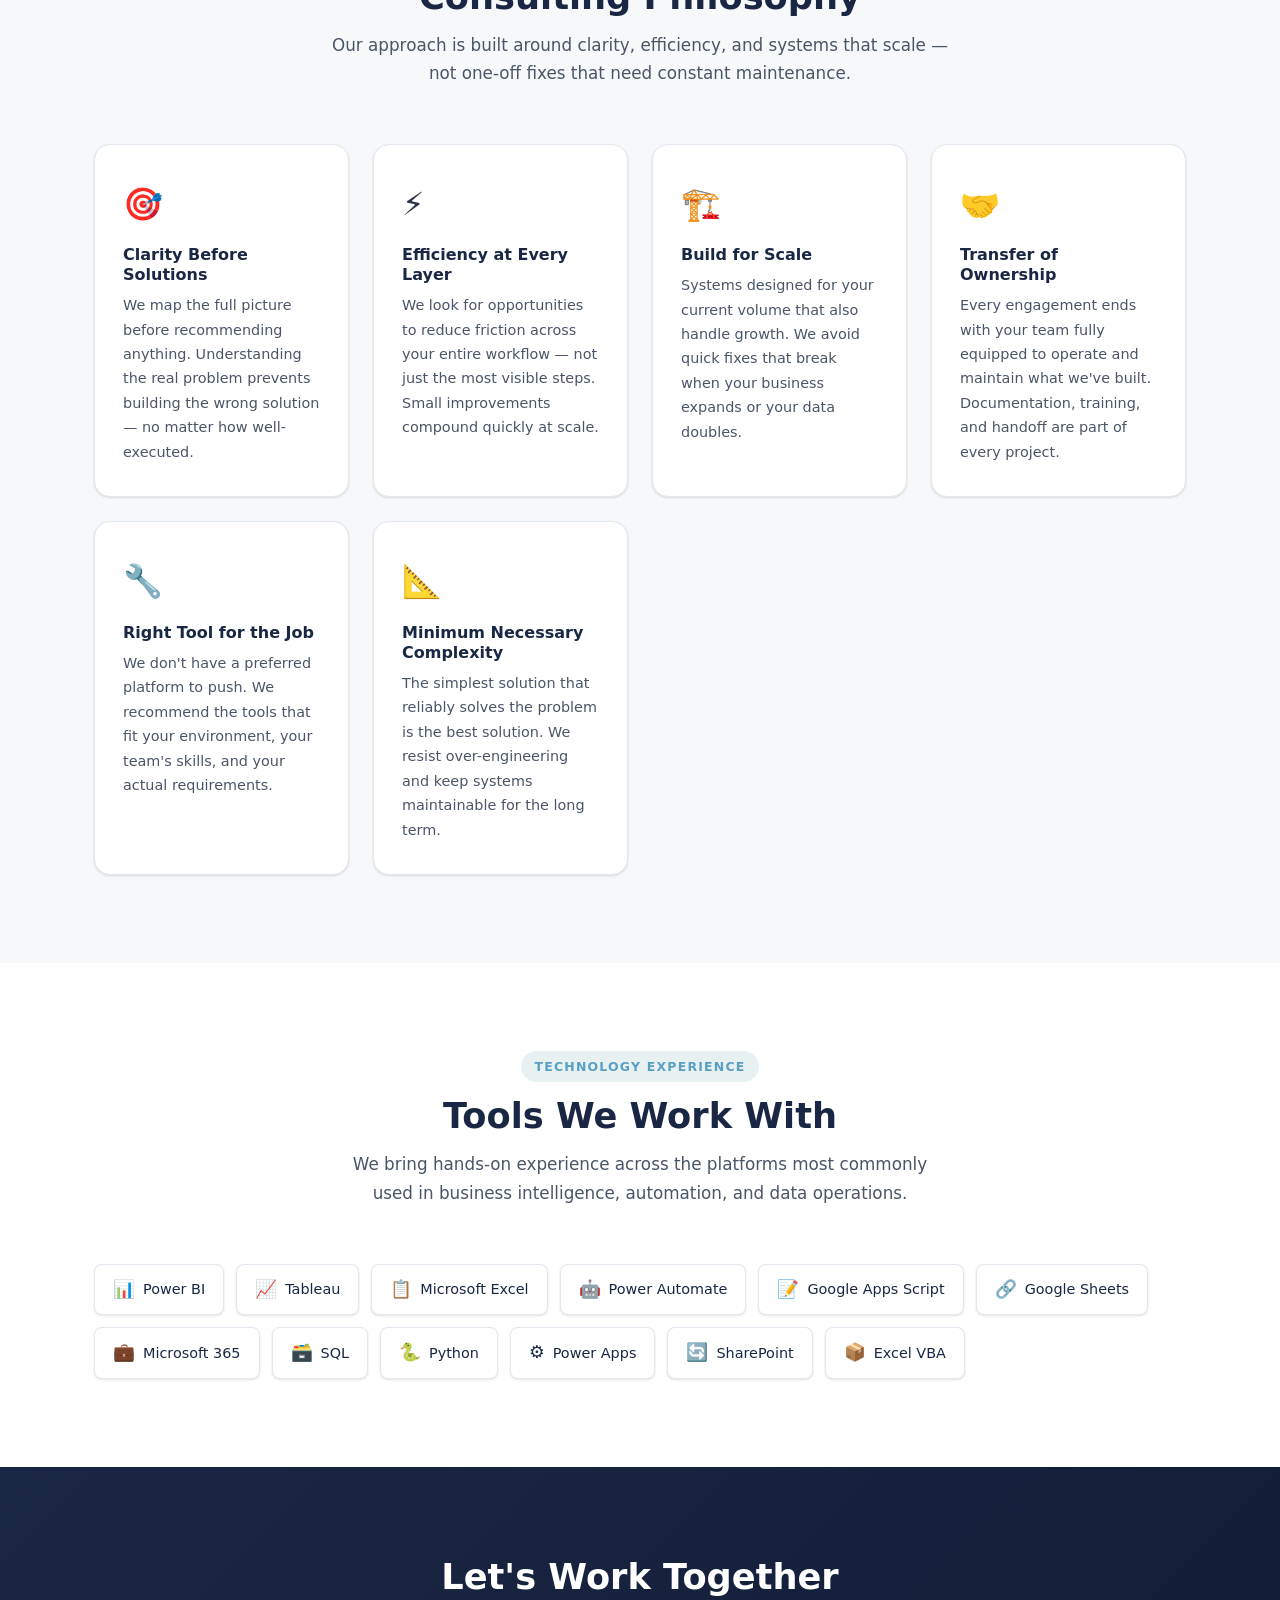
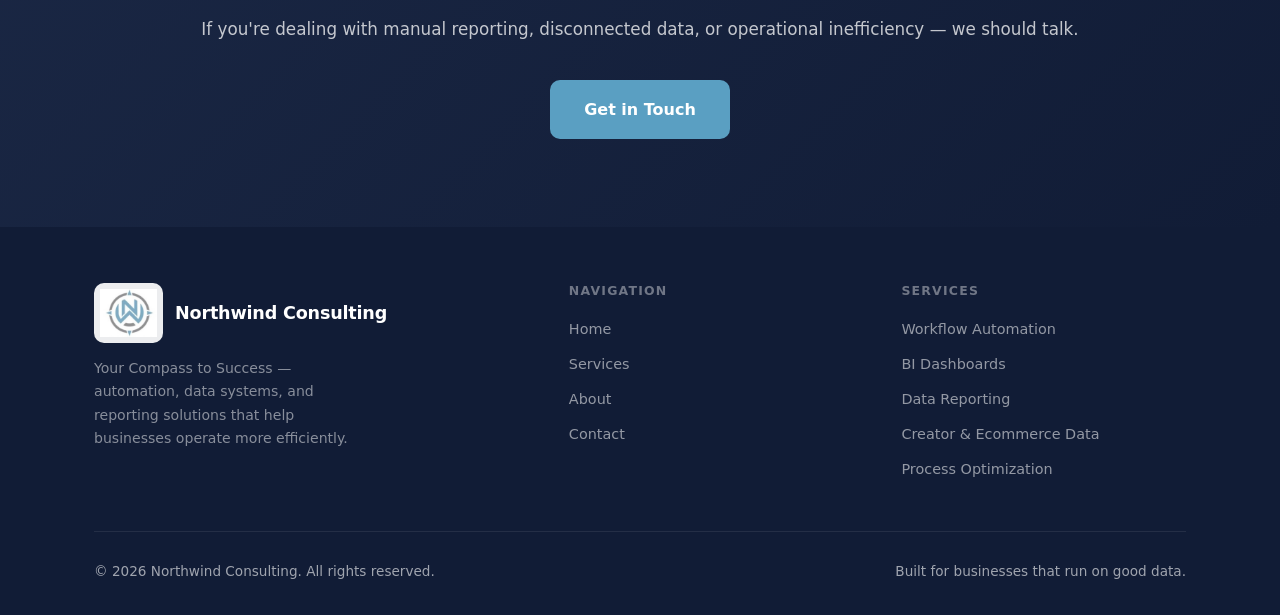
==== commit 9b5e98de: "Fix nav consistency and add creator contact page - Add Tools Demo link to services, about, and conta" ====
--- a/about.html
+++ b/about.html
@@ -21,8 +21,9 @@
           <li><a href="corporate.html">Home</a></li>
           <li><a href="services.html">Services</a></li>
           <li><a href="about.html" class="active">About</a></li>
+          <li><a href="https://corp-tools.northwind-consulting.com" target="_blank" rel="noopener noreferrer">Tools Demo</a></li>
           <li><a href="contact.html" class="nav-cta">Contact</a></li>
-          <li><a href="index.html" style="font-size:.82rem;color:var(--text-light);">← All Solutions</a></li>
+          <li><a href="index.html" style="font-size:.82rem;color:var(--text-light);">← Back to Homepage</a></li>
         </ul>
       </div>
     </div>
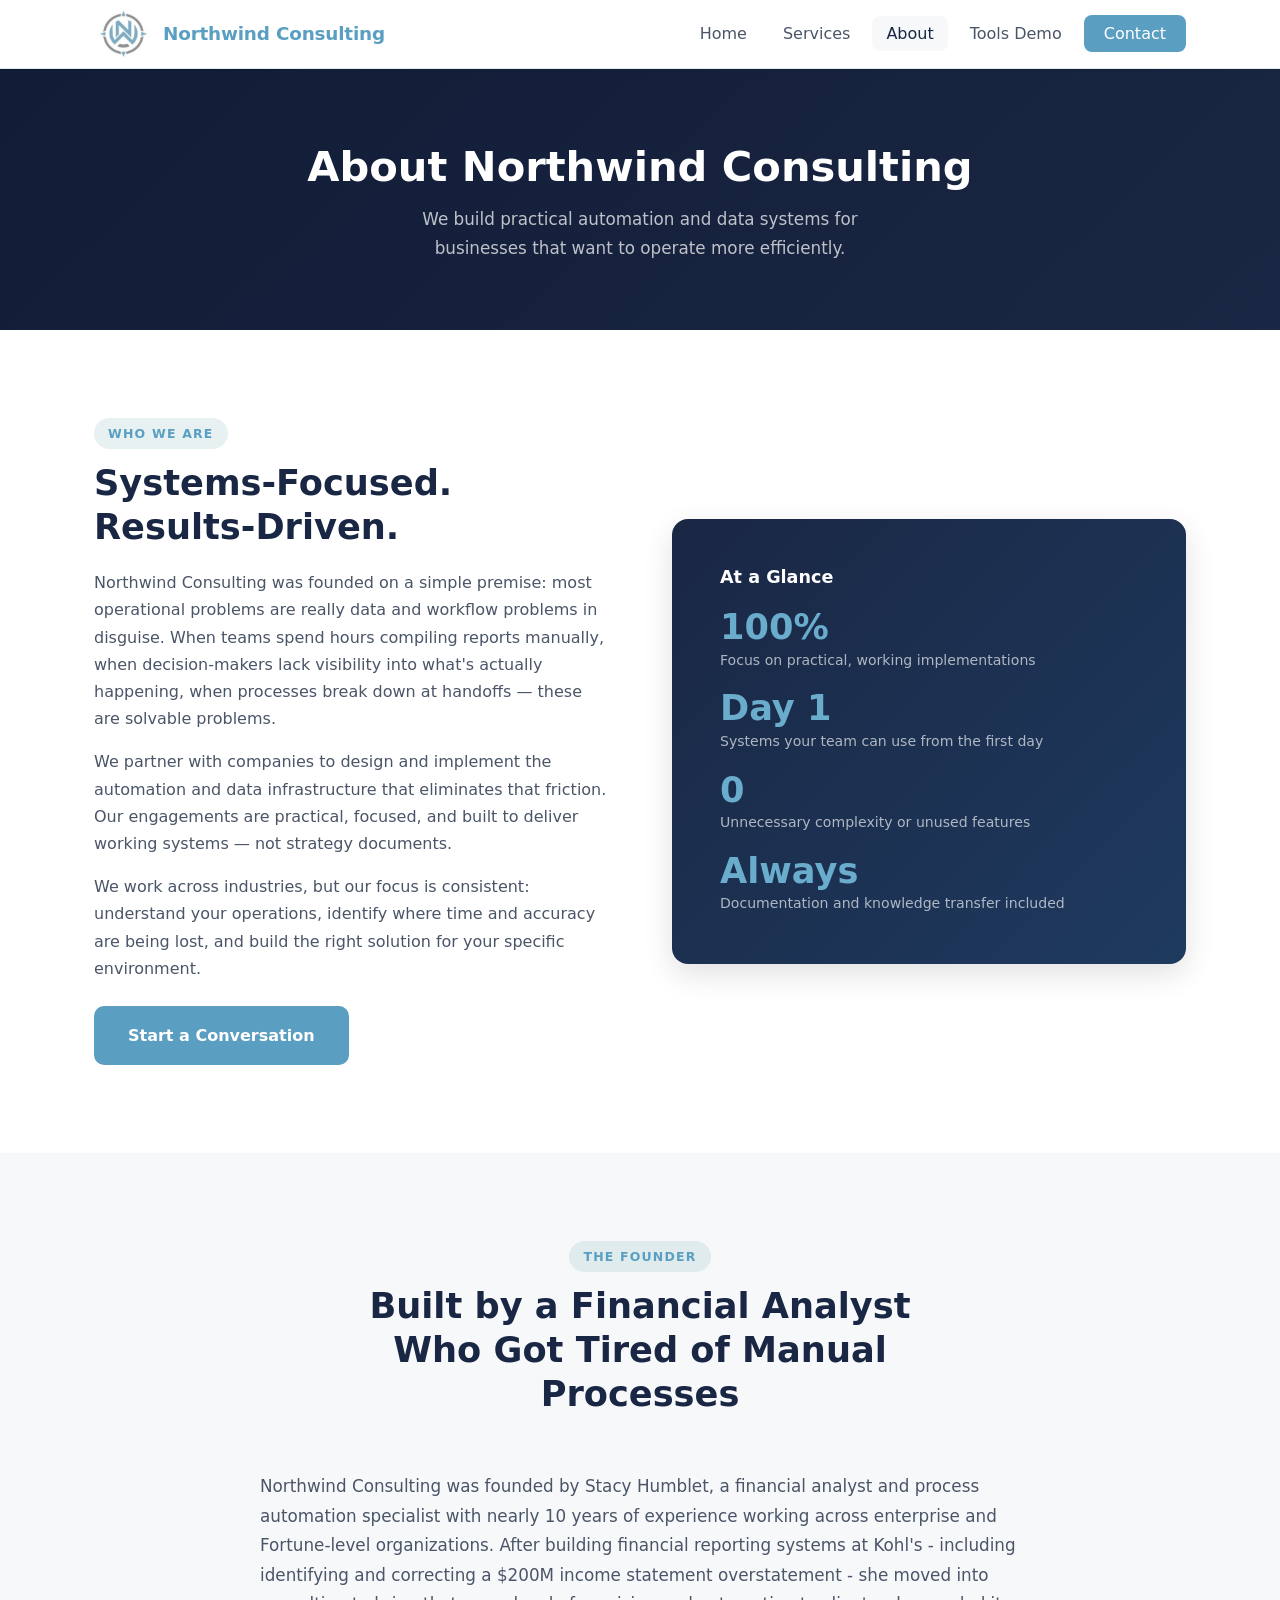
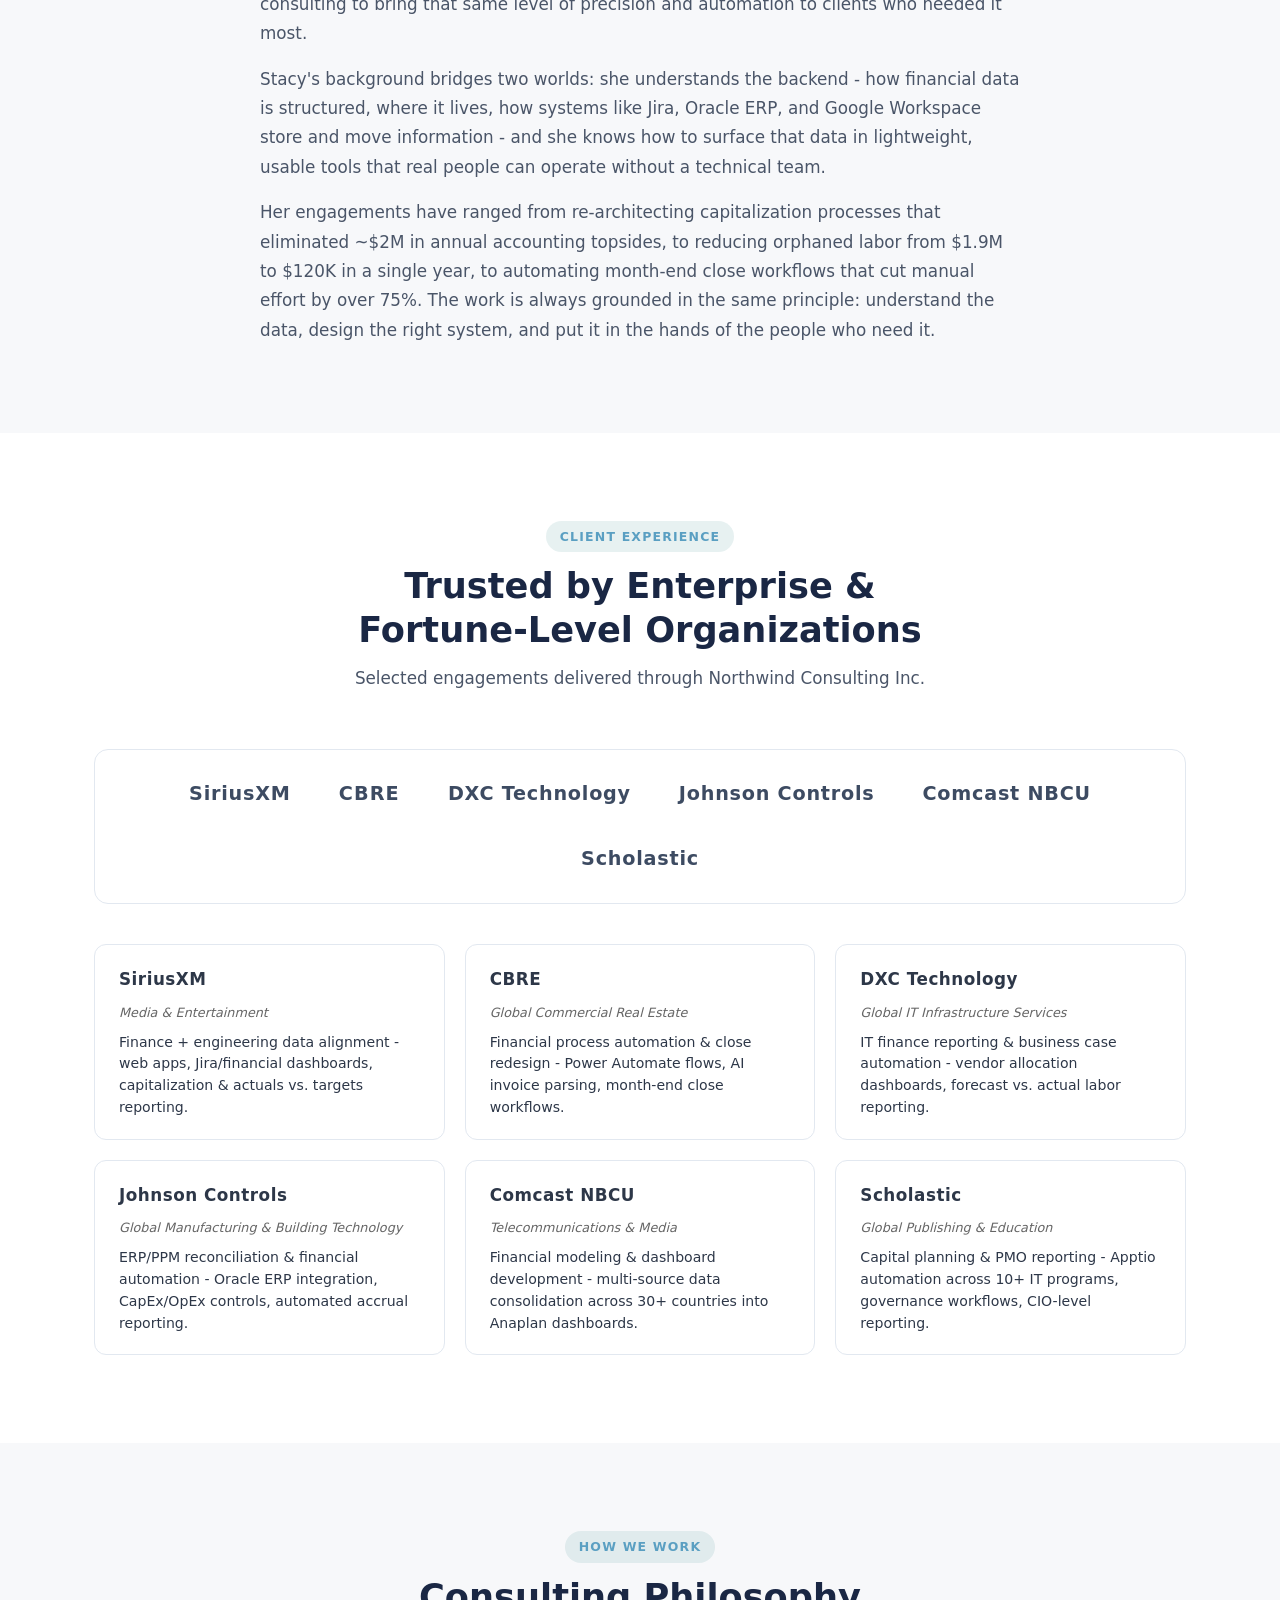
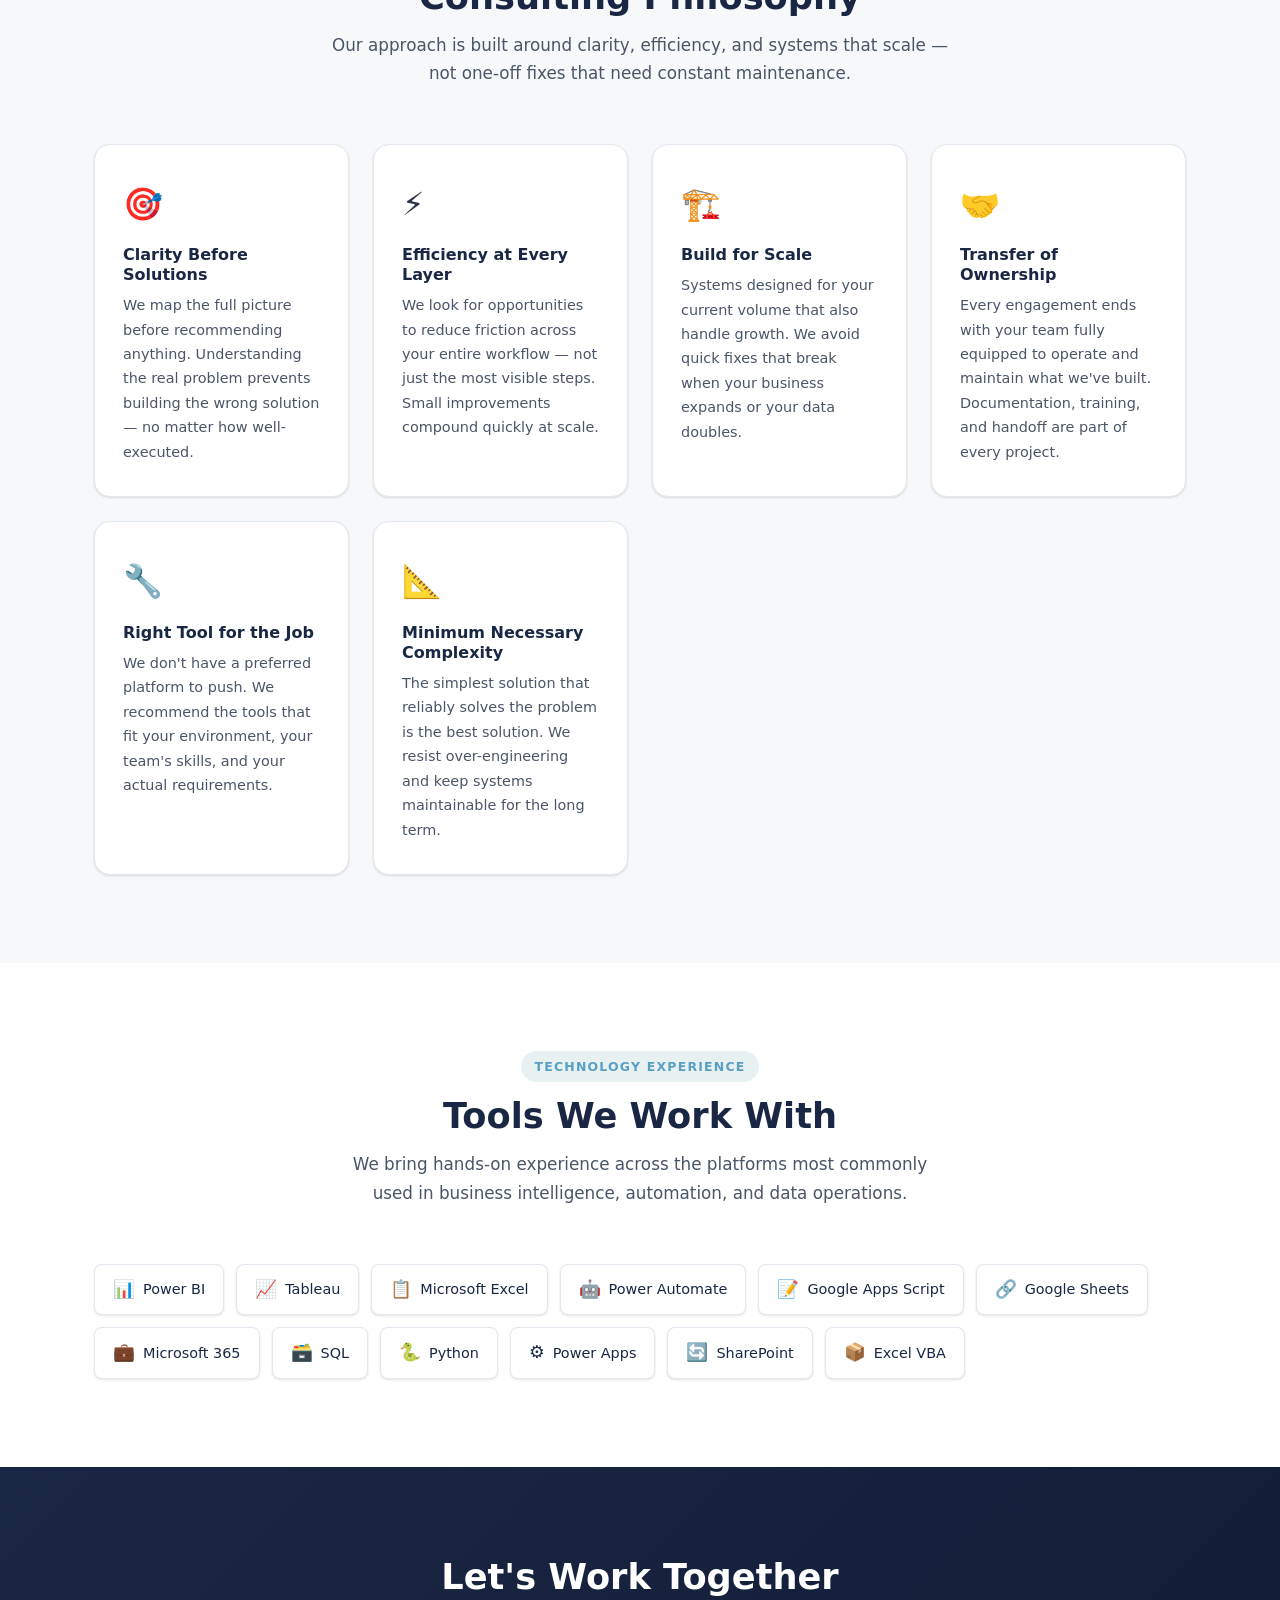
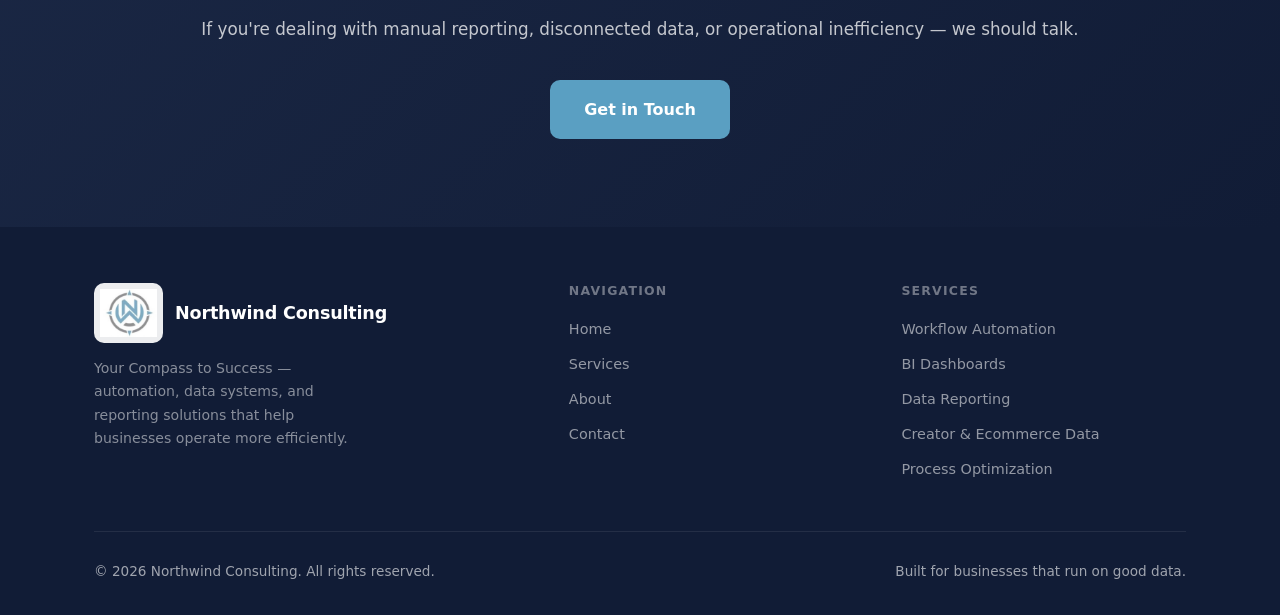
==== commit 31cafd83: "Remove all creator/ecomm content from consulting site - Replace index.html with meta redirect to cor" ====
--- a/about.html
+++ b/about.html
@@ -23,7 +23,6 @@
           <li><a href="about.html" class="active">About</a></li>
           <li><a href="https://corp-tools.northwind-consulting.com" target="_blank" rel="noopener noreferrer">Tools Demo</a></li>
           <li><a href="contact.html" class="nav-cta">Contact</a></li>
-          <li><a href="index.html" style="font-size:.82rem;color:var(--text-light);">← Back to Homepage</a></li>
         </ul>
       </div>
     </div>
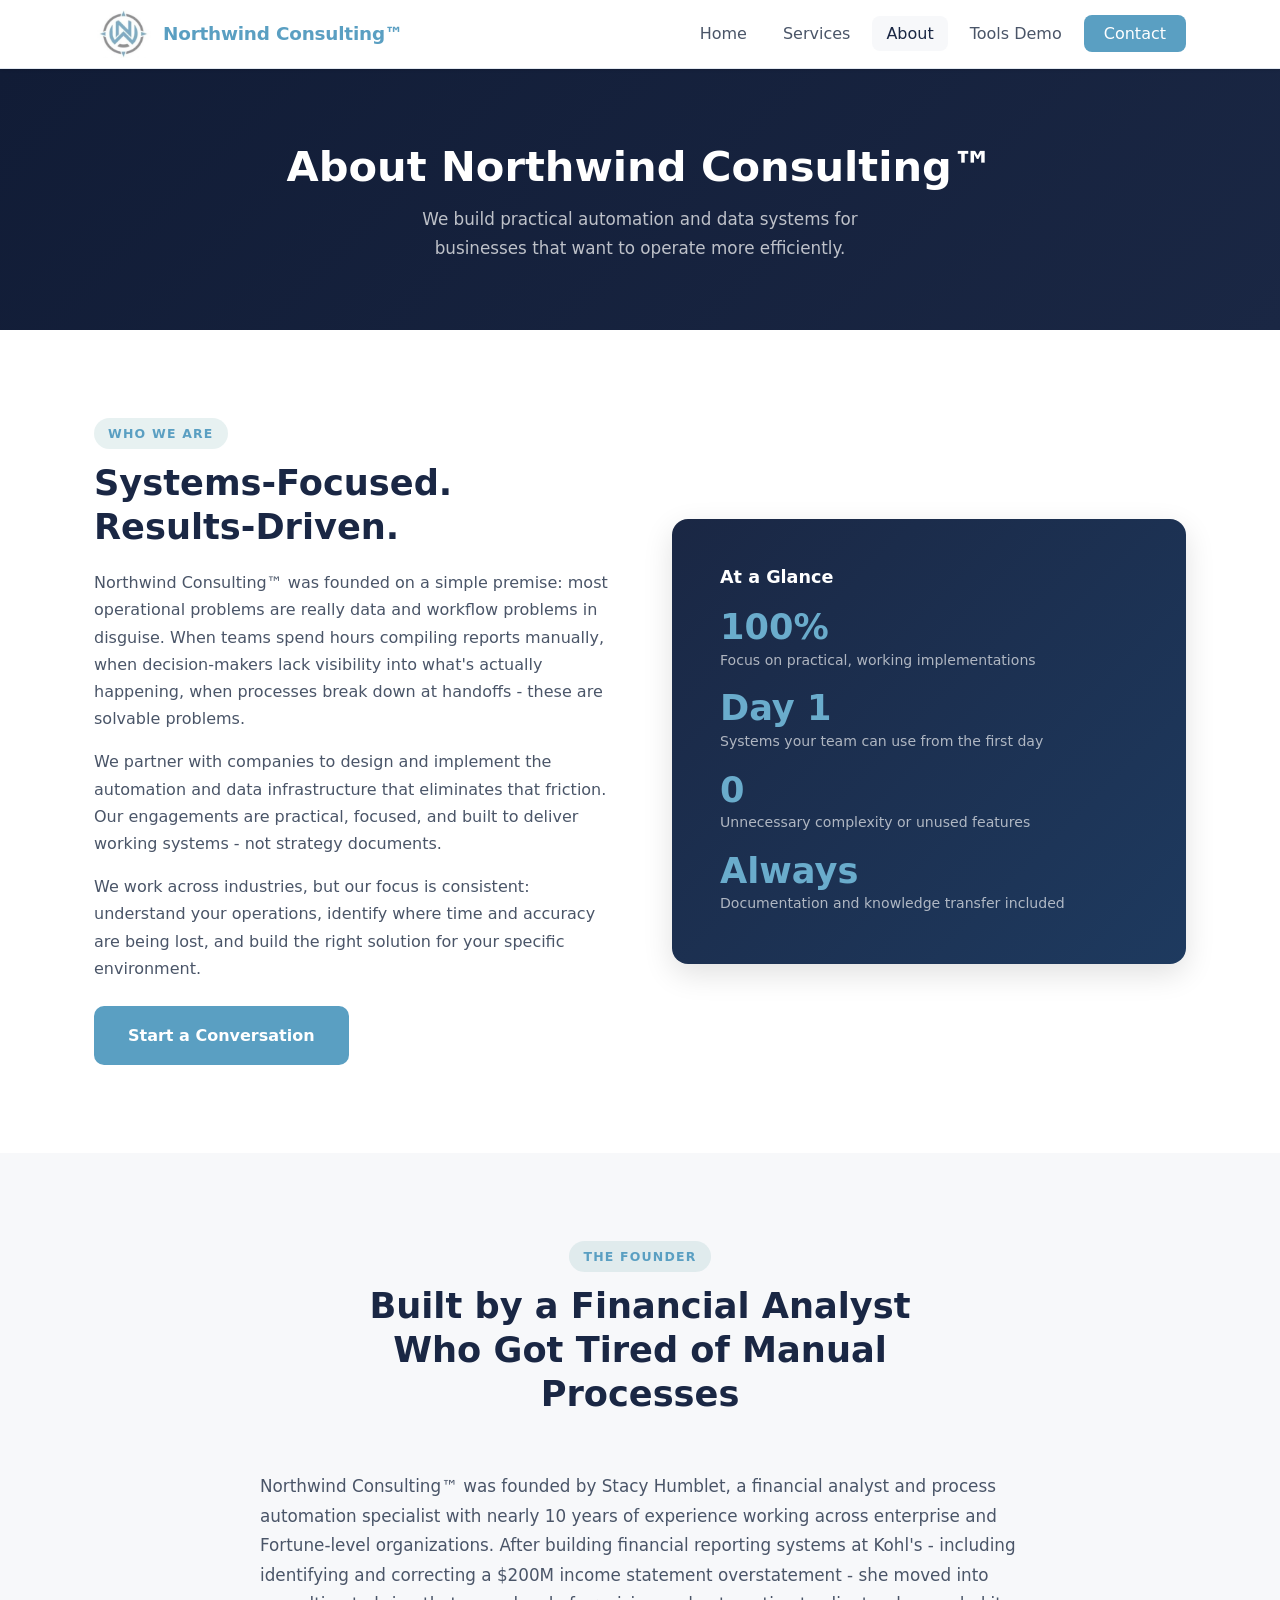
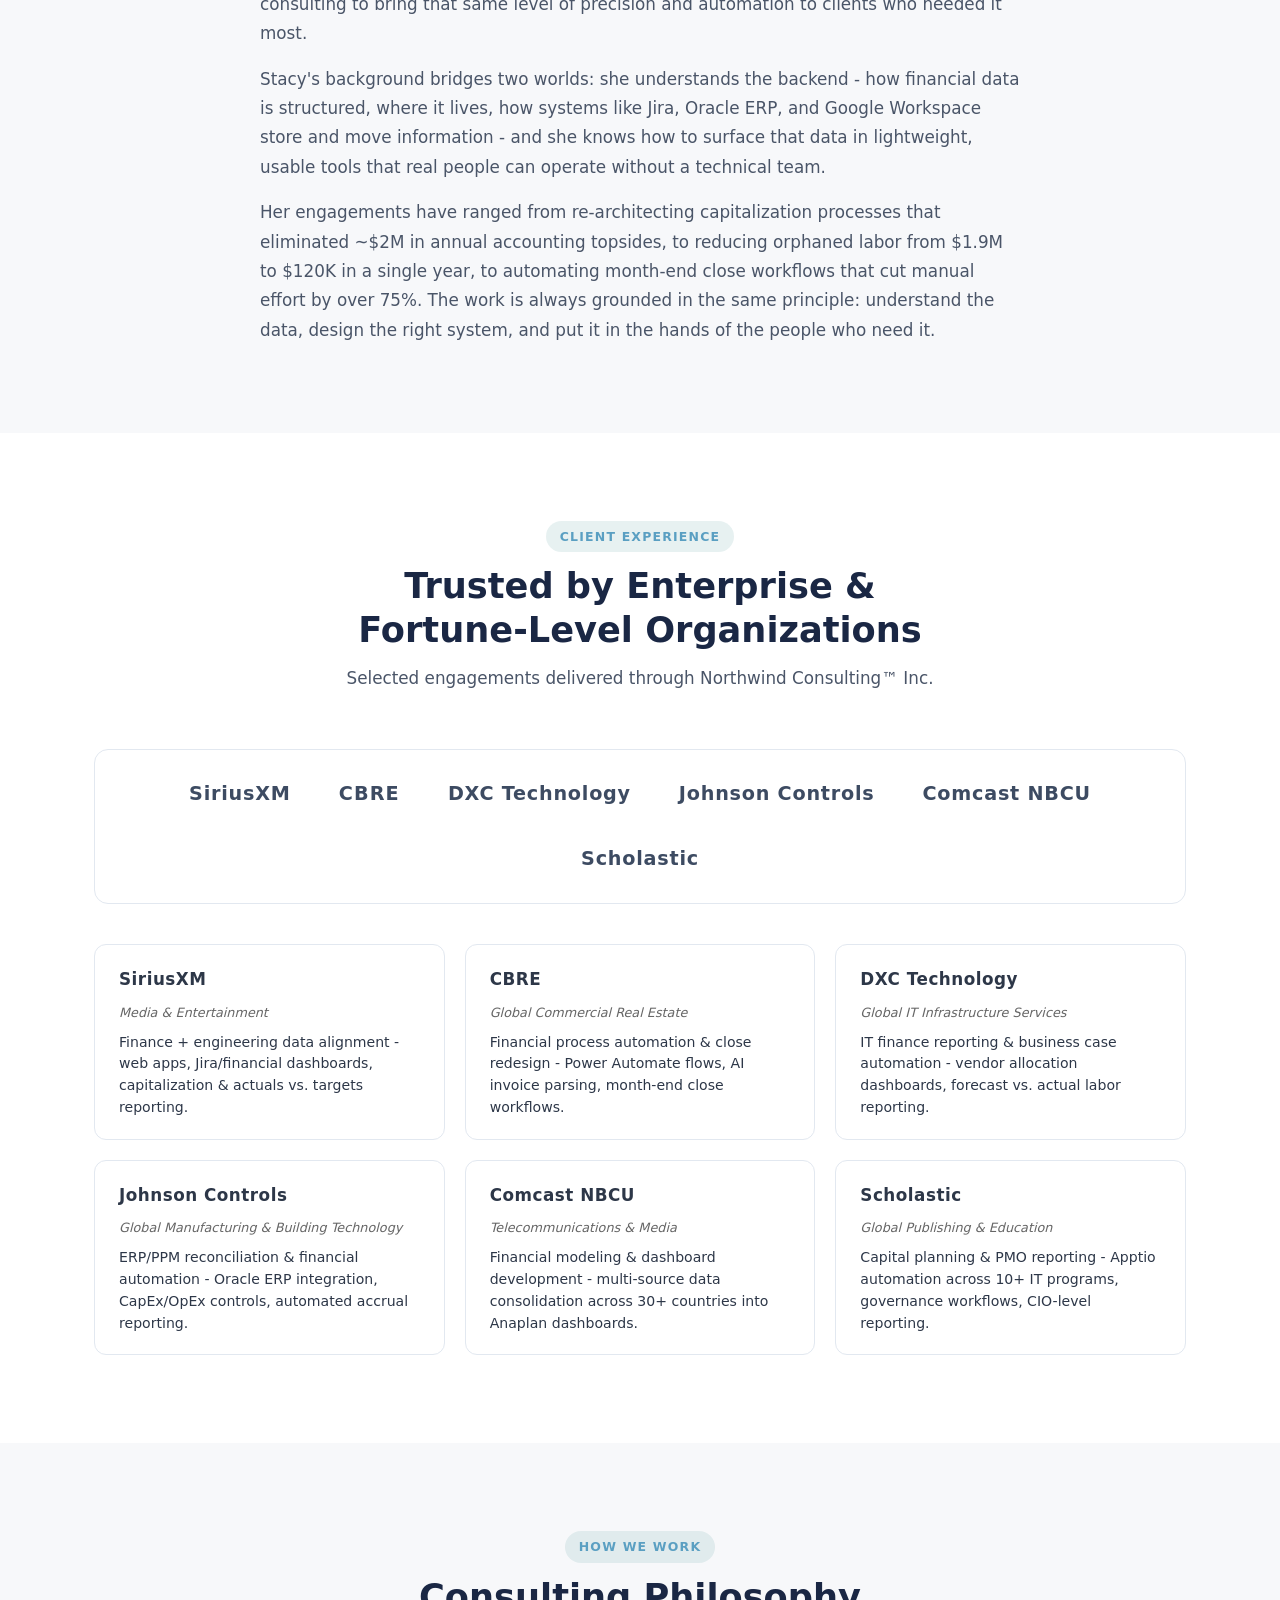
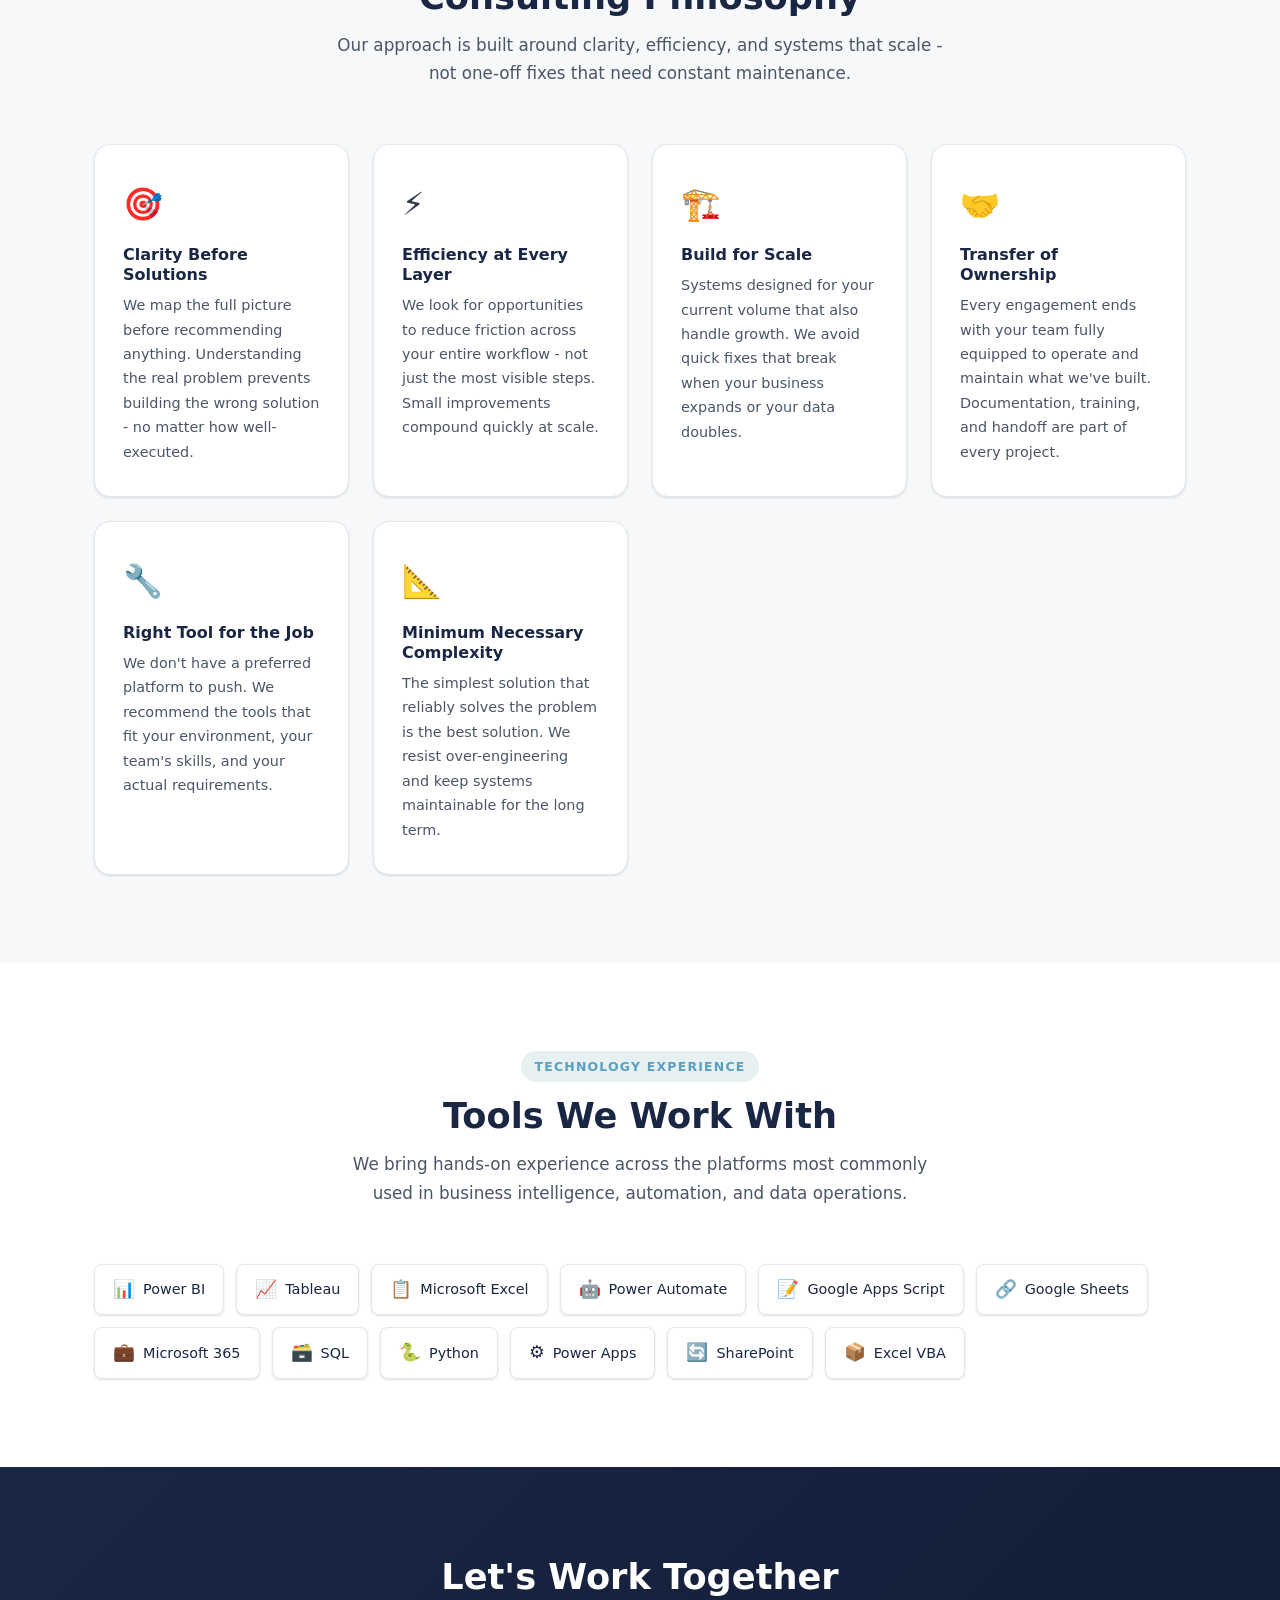
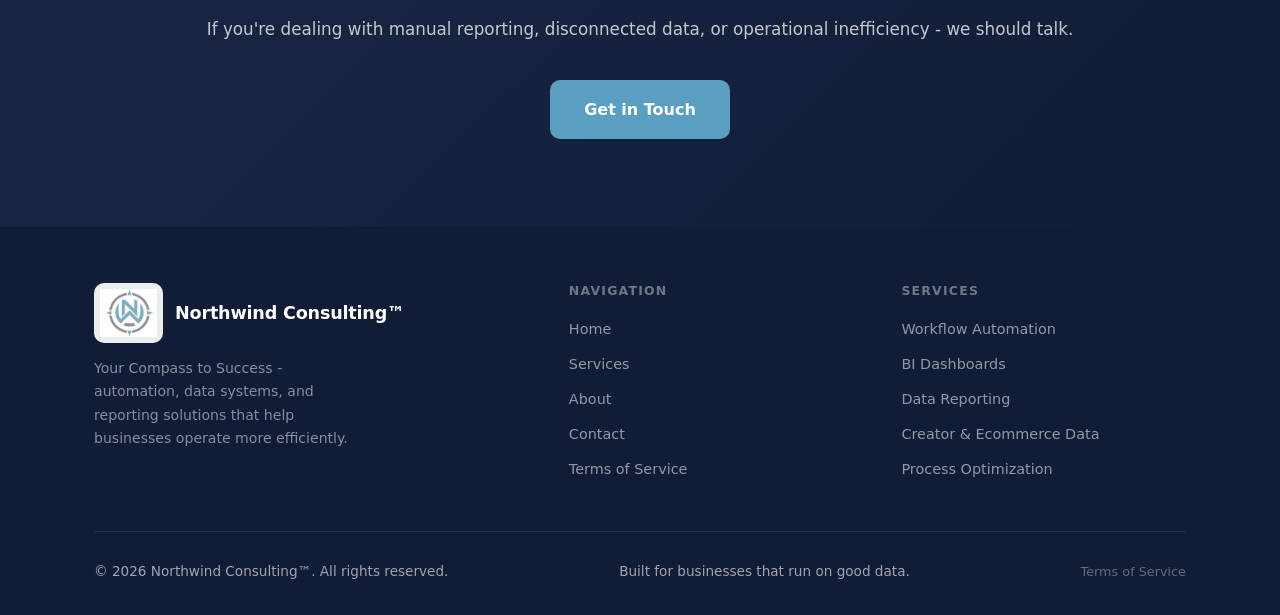
==== commit c0375110: "Replace all em dashes with hyphens sitewide Co-Authored-By: Claude Sonnet 4.6 <noreply@anthropic.com" ====
--- a/about.html
+++ b/about.html
@@ -1,10 +1,16 @@
+<!--
+  Copyright © 2026 Northwind Consulting™. All rights reserved.
+  Unauthorized copying, reverse engineering, redistribution,
+  or reproduction of this software is strictly prohibited.
+  https://northwind-pulse.com/terms.html
+-->
 <!DOCTYPE html>
 <html lang="en">
 <head>
   <meta charset="UTF-8" />
   <meta name="viewport" content="width=device-width, initial-scale=1.0" />
-  <title>About — Northwind Consulting</title>
-  <meta name="description" content="Learn about Northwind Consulting's approach to automation, data systems, and business intelligence." />
+  <title>About - Northwind Consulting™</title>
+  <meta name="description" content="Learn about Northwind Consulting™'s approach to automation, data systems, and business intelligence." />
   <link rel="stylesheet" href="styles.css" />
 </head>
 <body>
@@ -13,7 +19,7 @@
   <nav class="navbar">
     <div class="container">
       <div class="nav-inner">
-        <a href="index.html" class="nav-logo"><span class="logo-icon"><img src="logo.jpg" alt="Northwind Consulting" /></span><span class="nav-logo-text">Northwind Consulting</span></a>
+        <a href="index.html" class="nav-logo"><span class="logo-icon"><img src="logo.jpg" alt="Northwind Consulting™" /></span><span class="nav-logo-text">Northwind Consulting™</span></a>
         <button class="nav-toggle" aria-label="Toggle menu" onclick="toggleNav()">
           <span></span><span></span><span></span>
         </button>
@@ -31,7 +37,7 @@
   <!-- ============ PAGE HERO ============ -->
   <section class="page-hero">
     <div class="container">
-      <h1>About Northwind Consulting</h1>
+      <h1>About Northwind Consulting™</h1>
       <p>We build practical automation and data systems for businesses that want to operate more efficiently.</p>
     </div>
   </section>
@@ -44,10 +50,10 @@
           <span class="section-tag">Who We Are</span>
           <h2>Systems-Focused. Results-Driven.</h2>
           <p>
-            Northwind Consulting was founded on a simple premise: most operational problems are really data and workflow problems in disguise. When teams spend hours compiling reports manually, when decision-makers lack visibility into what's actually happening, when processes break down at handoffs — these are solvable problems.
+            Northwind Consulting™ was founded on a simple premise: most operational problems are really data and workflow problems in disguise. When teams spend hours compiling reports manually, when decision-makers lack visibility into what's actually happening, when processes break down at handoffs - these are solvable problems.
           </p>
           <p>
-            We partner with companies to design and implement the automation and data infrastructure that eliminates that friction. Our engagements are practical, focused, and built to deliver working systems — not strategy documents.
+            We partner with companies to design and implement the automation and data infrastructure that eliminates that friction. Our engagements are practical, focused, and built to deliver working systems - not strategy documents.
           </p>
           <p>
             We work across industries, but our focus is consistent: understand your operations, identify where time and accuracy are being lost, and build the right solution for your specific environment.
@@ -88,7 +94,7 @@
       </div>
       <div style="max-width:760px;margin:0 auto;line-height:1.75;font-size:1.05rem;color:var(--text);">
         <p style="margin-bottom:1rem;">
-          Northwind Consulting was founded by Stacy Humblet, a financial analyst and process automation specialist with nearly 10 years of experience working across enterprise and Fortune-level organizations. After building financial reporting systems at Kohl's - including identifying and correcting a $200M income statement overstatement - she moved into consulting to bring that same level of precision and automation to clients who needed it most.
+          Northwind Consulting™ was founded by Stacy Humblet, a financial analyst and process automation specialist with nearly 10 years of experience working across enterprise and Fortune-level organizations. After building financial reporting systems at Kohl's - including identifying and correcting a $200M income statement overstatement - she moved into consulting to bring that same level of precision and automation to clients who needed it most.
         </p>
         <p style="margin-bottom:1rem;">
           Stacy's background bridges two worlds: she understands the backend - how financial data is structured, where it lives, how systems like Jira, Oracle ERP, and Google Workspace store and move information - and she knows how to surface that data in lightweight, usable tools that real people can operate without a technical team.
@@ -106,7 +112,7 @@
       <div class="section-header">
         <span class="section-tag">Client Experience</span>
         <h2>Trusted by Enterprise & Fortune-Level Organizations</h2>
-        <p>Selected engagements delivered through Northwind Consulting Inc.</p>
+        <p>Selected engagements delivered through Northwind Consulting™ Inc.</p>
       </div>
       <!-- Logo name strip -->
       <div style="display:flex;flex-wrap:wrap;justify-content:center;align-items:center;gap:2rem 3rem;margin:2rem 0 2.5rem;padding:1.75rem 2rem;background:var(--surface,#fff);border:1px solid var(--border,rgba(0,0,0,0.08));border-radius:14px;">
@@ -167,18 +173,18 @@
       <div class="section-header">
         <span class="section-tag">How We Work</span>
         <h2>Consulting Philosophy</h2>
-        <p>Our approach is built around clarity, efficiency, and systems that scale — not one-off fixes that need constant maintenance.</p>
+        <p>Our approach is built around clarity, efficiency, and systems that scale - not one-off fixes that need constant maintenance.</p>
       </div>
       <div class="philosophy-grid">
         <div class="philosophy-card">
           <div class="icon">🎯</div>
           <h3>Clarity Before Solutions</h3>
-          <p>We map the full picture before recommending anything. Understanding the real problem prevents building the wrong solution — no matter how well-executed.</p>
+          <p>We map the full picture before recommending anything. Understanding the real problem prevents building the wrong solution - no matter how well-executed.</p>
         </div>
         <div class="philosophy-card">
           <div class="icon">⚡</div>
           <h3>Efficiency at Every Layer</h3>
-          <p>We look for opportunities to reduce friction across your entire workflow — not just the most visible steps. Small improvements compound quickly at scale.</p>
+          <p>We look for opportunities to reduce friction across your entire workflow - not just the most visible steps. Small improvements compound quickly at scale.</p>
         </div>
         <div class="philosophy-card">
           <div class="icon">🏗️</div>
@@ -233,7 +239,7 @@
   <section class="cta-banner">
     <div class="container">
       <h2>Let's Work Together</h2>
-      <p>If you're dealing with manual reporting, disconnected data, or operational inefficiency — we should talk.</p>
+      <p>If you're dealing with manual reporting, disconnected data, or operational inefficiency - we should talk.</p>
       <a href="contact.html" class="btn btn-primary">Get in Touch</a>
     </div>
   </section>
@@ -243,8 +249,8 @@
     <div class="container">
       <div class="footer-inner">
         <div class="footer-brand">
-          <a href="index.html" class="nav-logo"><span class="logo-icon"><img src="logo.jpg" alt="Northwind Consulting" /></span><span class="nav-logo-text">Northwind Consulting</span></a>
-          <p>Your Compass to Success — automation, data systems, and reporting solutions that help businesses operate more efficiently.</p>
+          <a href="index.html" class="nav-logo"><span class="logo-icon"><img src="logo.jpg" alt="Northwind Consulting™" /></span><span class="nav-logo-text">Northwind Consulting™</span></a>
+          <p>Your Compass to Success - automation, data systems, and reporting solutions that help businesses operate more efficiently.</p>
         </div>
         <div class="footer-col">
           <h4>Navigation</h4>
@@ -253,6 +259,7 @@
             <li><a href="services.html">Services</a></li>
             <li><a href="about.html">About</a></li>
             <li><a href="contact.html">Contact</a></li>
+            <li><a href="https://northwind-pulse.com/terms.html">Terms of Service</a></li>
           </ul>
         </div>
         <div class="footer-col">
@@ -267,8 +274,9 @@
         </div>
       </div>
       <div class="footer-bottom">
-        <span>© <span id="year"></span> Northwind Consulting. All rights reserved.</span>
+        <span>© <span id="year"></span> Northwind Consulting™. All rights reserved.</span>
         <span>Built for businesses that run on good data.</span>
+        <span><a href="https://northwind-pulse.com/terms.html" style="color:rgba(255,255,255,.35);font-size:.8rem;">Terms of Service</a></span>
       </div>
     </div>
   </footer>
--- a/styles.css
+++ b/styles.css
@@ -1,5 +1,12 @@
+/*
+ * Copyright © 2026 Northwind Consulting™. All rights reserved.
+ * Unauthorized copying, reverse engineering, or redistribution
+ * of this software is strictly prohibited.
+ * https://northwind-pulse.com/terms.html
+ */
+
 /* ============================================================
-   Northwind Consulting — styles.css
+   Northwind Consulting™ - styles.css
    ============================================================ */
 
 /* ---------- Reset & Base ---------- */
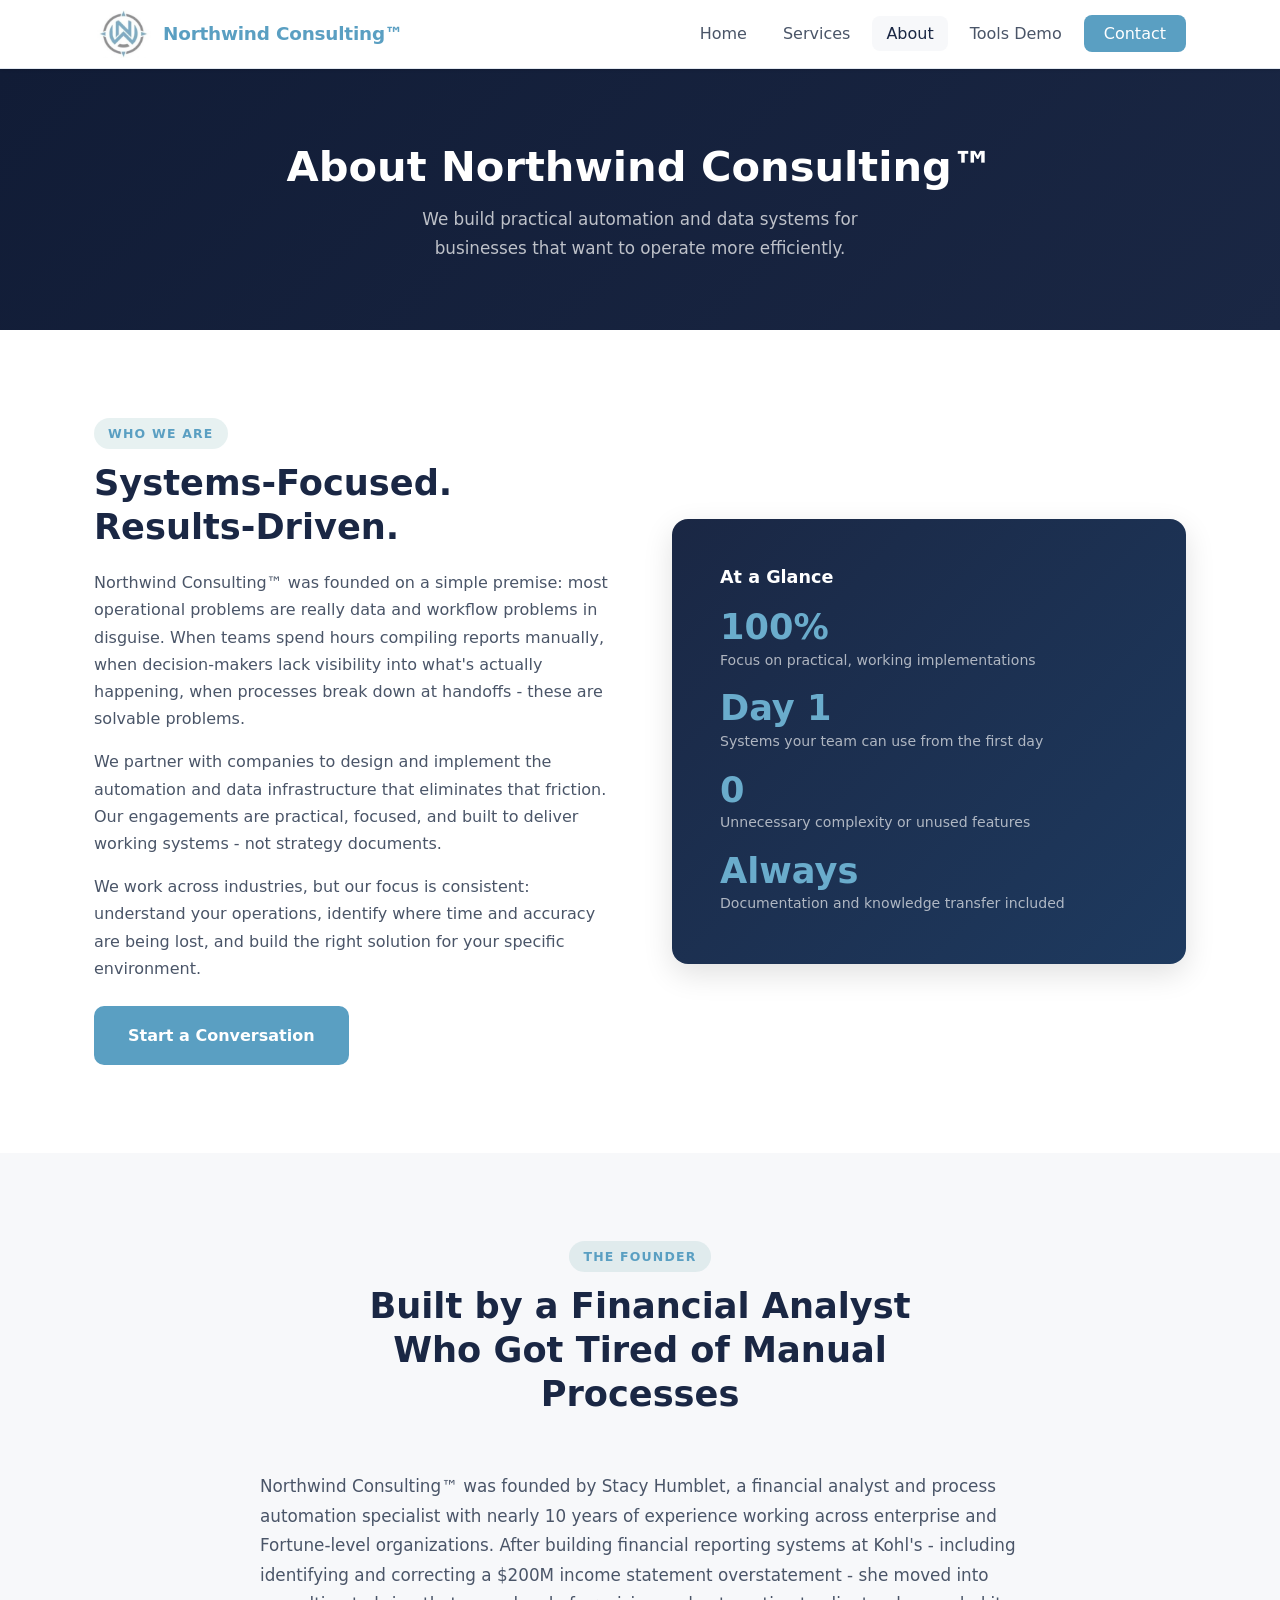
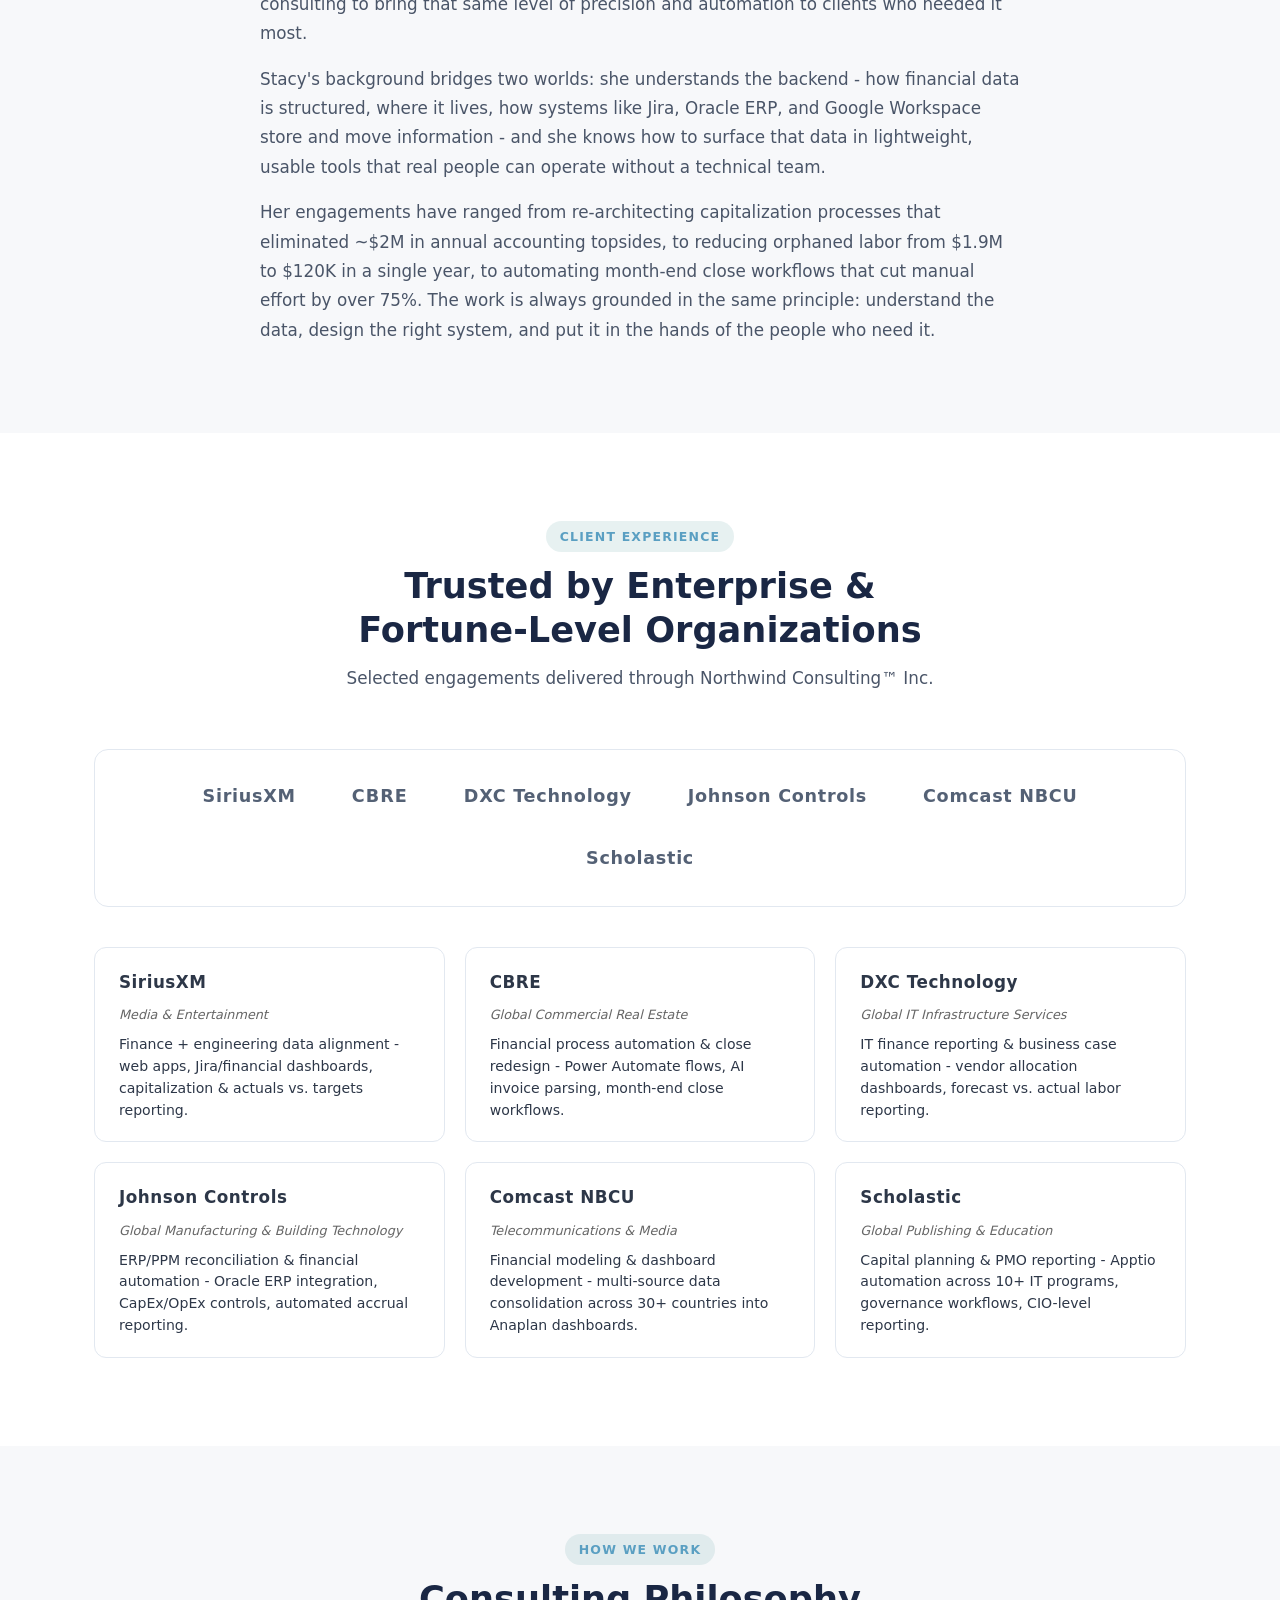
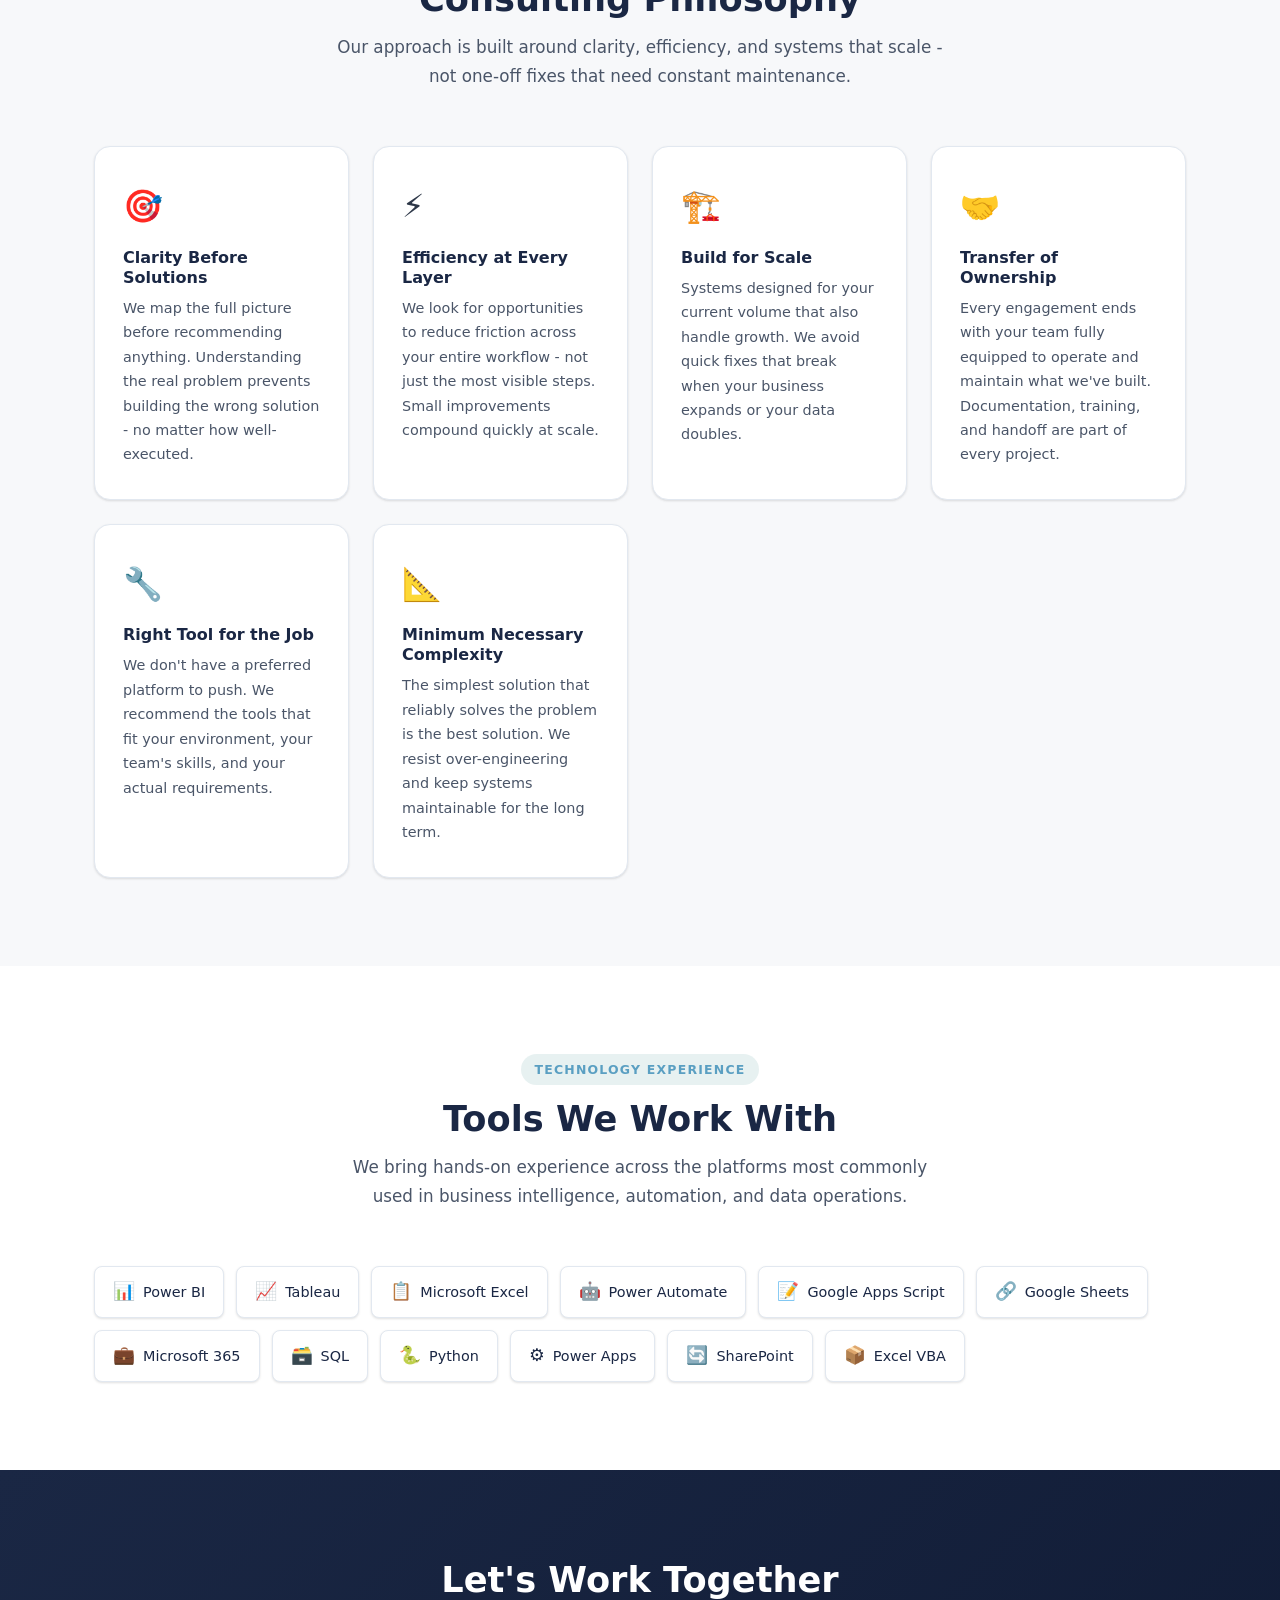
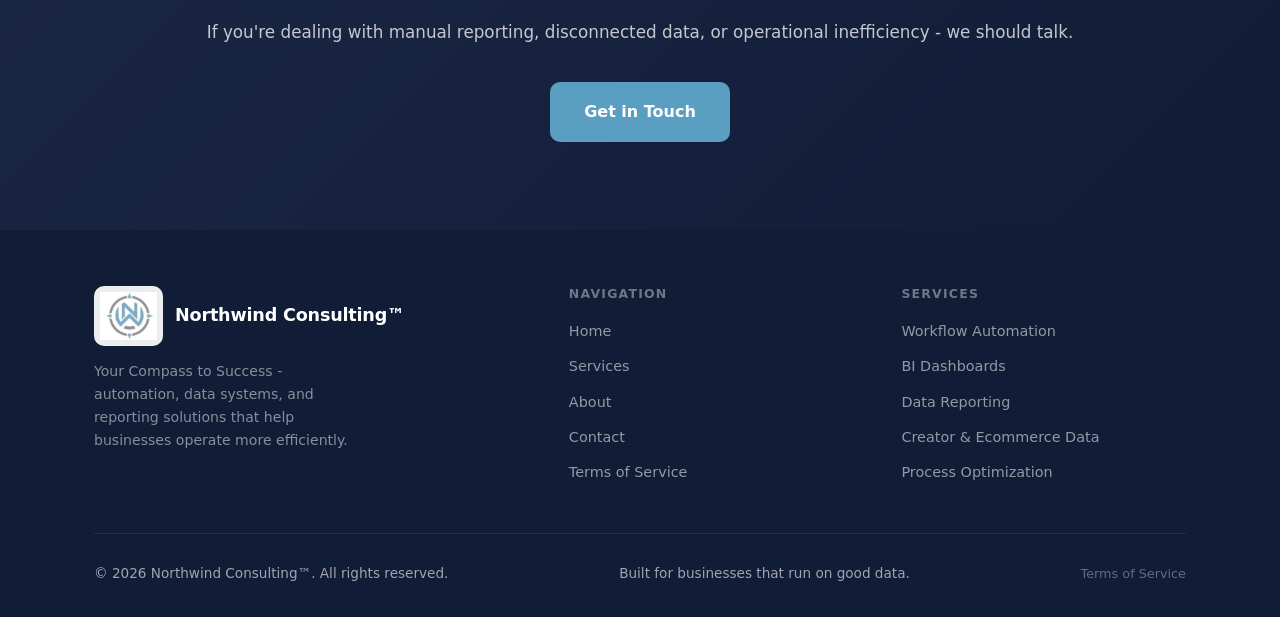
==== commit 6707b7bc: "Replace text logo strip with image logos on about page Uses Clearbit logo CDN for official brand mar" ====
--- a/about.html
+++ b/about.html
@@ -114,14 +114,14 @@
         <h2>Trusted by Enterprise & Fortune-Level Organizations</h2>
         <p>Selected engagements delivered through Northwind Consulting™ Inc.</p>
       </div>
-      <!-- Logo name strip -->
-      <div style="display:flex;flex-wrap:wrap;justify-content:center;align-items:center;gap:2rem 3rem;margin:2rem 0 2.5rem;padding:1.75rem 2rem;background:var(--surface,#fff);border:1px solid var(--border,rgba(0,0,0,0.08));border-radius:14px;">
-        <span style="font-size:1.2rem;font-weight:800;letter-spacing:0.04em;color:var(--color-text,#0d1f3c);opacity:0.8;">SiriusXM</span>
-        <span style="font-size:1.2rem;font-weight:800;letter-spacing:0.06em;color:var(--color-text,#0d1f3c);opacity:0.8;">CBRE</span>
-        <span style="font-size:1.2rem;font-weight:800;letter-spacing:0.04em;color:var(--color-text,#0d1f3c);opacity:0.8;">DXC Technology</span>
-        <span style="font-size:1.2rem;font-weight:800;letter-spacing:0.04em;color:var(--color-text,#0d1f3c);opacity:0.8;">Johnson Controls</span>
-        <span style="font-size:1.2rem;font-weight:800;letter-spacing:0.04em;color:var(--color-text,#0d1f3c);opacity:0.8;">Comcast NBCU</span>
-        <span style="font-size:1.2rem;font-weight:800;letter-spacing:0.04em;color:var(--color-text,#0d1f3c);opacity:0.8;">Scholastic</span>
+      <!-- Logo image strip -->
+      <div style="display:flex;flex-wrap:wrap;justify-content:center;align-items:center;gap:2rem 3.5rem;margin:2rem 0 2.5rem;padding:2rem 2.5rem;background:var(--surface,#fff);border:1px solid var(--border,rgba(0,0,0,0.08));border-radius:14px;">
+        <img src="https://logo.clearbit.com/siriusxm.com" alt="SiriusXM" title="SiriusXM" style="height:36px;width:auto;object-fit:contain;filter:grayscale(100%) opacity(0.65);transition:filter 0.2s;" onmouseover="this.style.filter='grayscale(0%) opacity(1)'" onmouseout="this.style.filter='grayscale(100%) opacity(0.65)'" onerror="this.style.display='none';this.nextElementSibling.style.display='inline';" /><span style="display:none;font-size:1.1rem;font-weight:800;letter-spacing:0.04em;color:var(--color-text,#0d1f3c);opacity:0.7;">SiriusXM</span>
+        <img src="https://logo.clearbit.com/cbre.com" alt="CBRE" title="CBRE" style="height:36px;width:auto;object-fit:contain;filter:grayscale(100%) opacity(0.65);transition:filter 0.2s;" onmouseover="this.style.filter='grayscale(0%) opacity(1)'" onmouseout="this.style.filter='grayscale(100%) opacity(0.65)'" onerror="this.style.display='none';this.nextElementSibling.style.display='inline';" /><span style="display:none;font-size:1.1rem;font-weight:800;letter-spacing:0.06em;color:var(--color-text,#0d1f3c);opacity:0.7;">CBRE</span>
+        <img src="https://logo.clearbit.com/dxc.com" alt="DXC Technology" title="DXC Technology" style="height:36px;width:auto;object-fit:contain;filter:grayscale(100%) opacity(0.65);transition:filter 0.2s;" onmouseover="this.style.filter='grayscale(0%) opacity(1)'" onmouseout="this.style.filter='grayscale(100%) opacity(0.65)'" onerror="this.style.display='none';this.nextElementSibling.style.display='inline';" /><span style="display:none;font-size:1.1rem;font-weight:800;letter-spacing:0.04em;color:var(--color-text,#0d1f3c);opacity:0.7;">DXC Technology</span>
+        <img src="https://logo.clearbit.com/johnsoncontrols.com" alt="Johnson Controls" title="Johnson Controls" style="height:36px;width:auto;object-fit:contain;filter:grayscale(100%) opacity(0.65);transition:filter 0.2s;" onmouseover="this.style.filter='grayscale(0%) opacity(1)'" onmouseout="this.style.filter='grayscale(100%) opacity(0.65)'" onerror="this.style.display='none';this.nextElementSibling.style.display='inline';" /><span style="display:none;font-size:1.1rem;font-weight:800;letter-spacing:0.04em;color:var(--color-text,#0d1f3c);opacity:0.7;">Johnson Controls</span>
+        <img src="https://logo.clearbit.com/nbcuniversal.com" alt="NBC Universal" title="NBC Universal" style="height:36px;width:auto;object-fit:contain;filter:grayscale(100%) opacity(0.65);transition:filter 0.2s;" onmouseover="this.style.filter='grayscale(0%) opacity(1)'" onmouseout="this.style.filter='grayscale(100%) opacity(0.65)'" onerror="this.style.display='none';this.nextElementSibling.style.display='inline';" /><span style="display:none;font-size:1.1rem;font-weight:800;letter-spacing:0.04em;color:var(--color-text,#0d1f3c);opacity:0.7;">Comcast NBCU</span>
+        <img src="https://logo.clearbit.com/scholastic.com" alt="Scholastic" title="Scholastic" style="height:36px;width:auto;object-fit:contain;filter:grayscale(100%) opacity(0.65);transition:filter 0.2s;" onmouseover="this.style.filter='grayscale(0%) opacity(1)'" onmouseout="this.style.filter='grayscale(100%) opacity(0.65)'" onerror="this.style.display='none';this.nextElementSibling.style.display='inline';" /><span style="display:none;font-size:1.1rem;font-weight:800;letter-spacing:0.04em;color:var(--color-text,#0d1f3c);opacity:0.7;">Scholastic</span>
       </div>
 
       <!-- Engagement detail cards -->
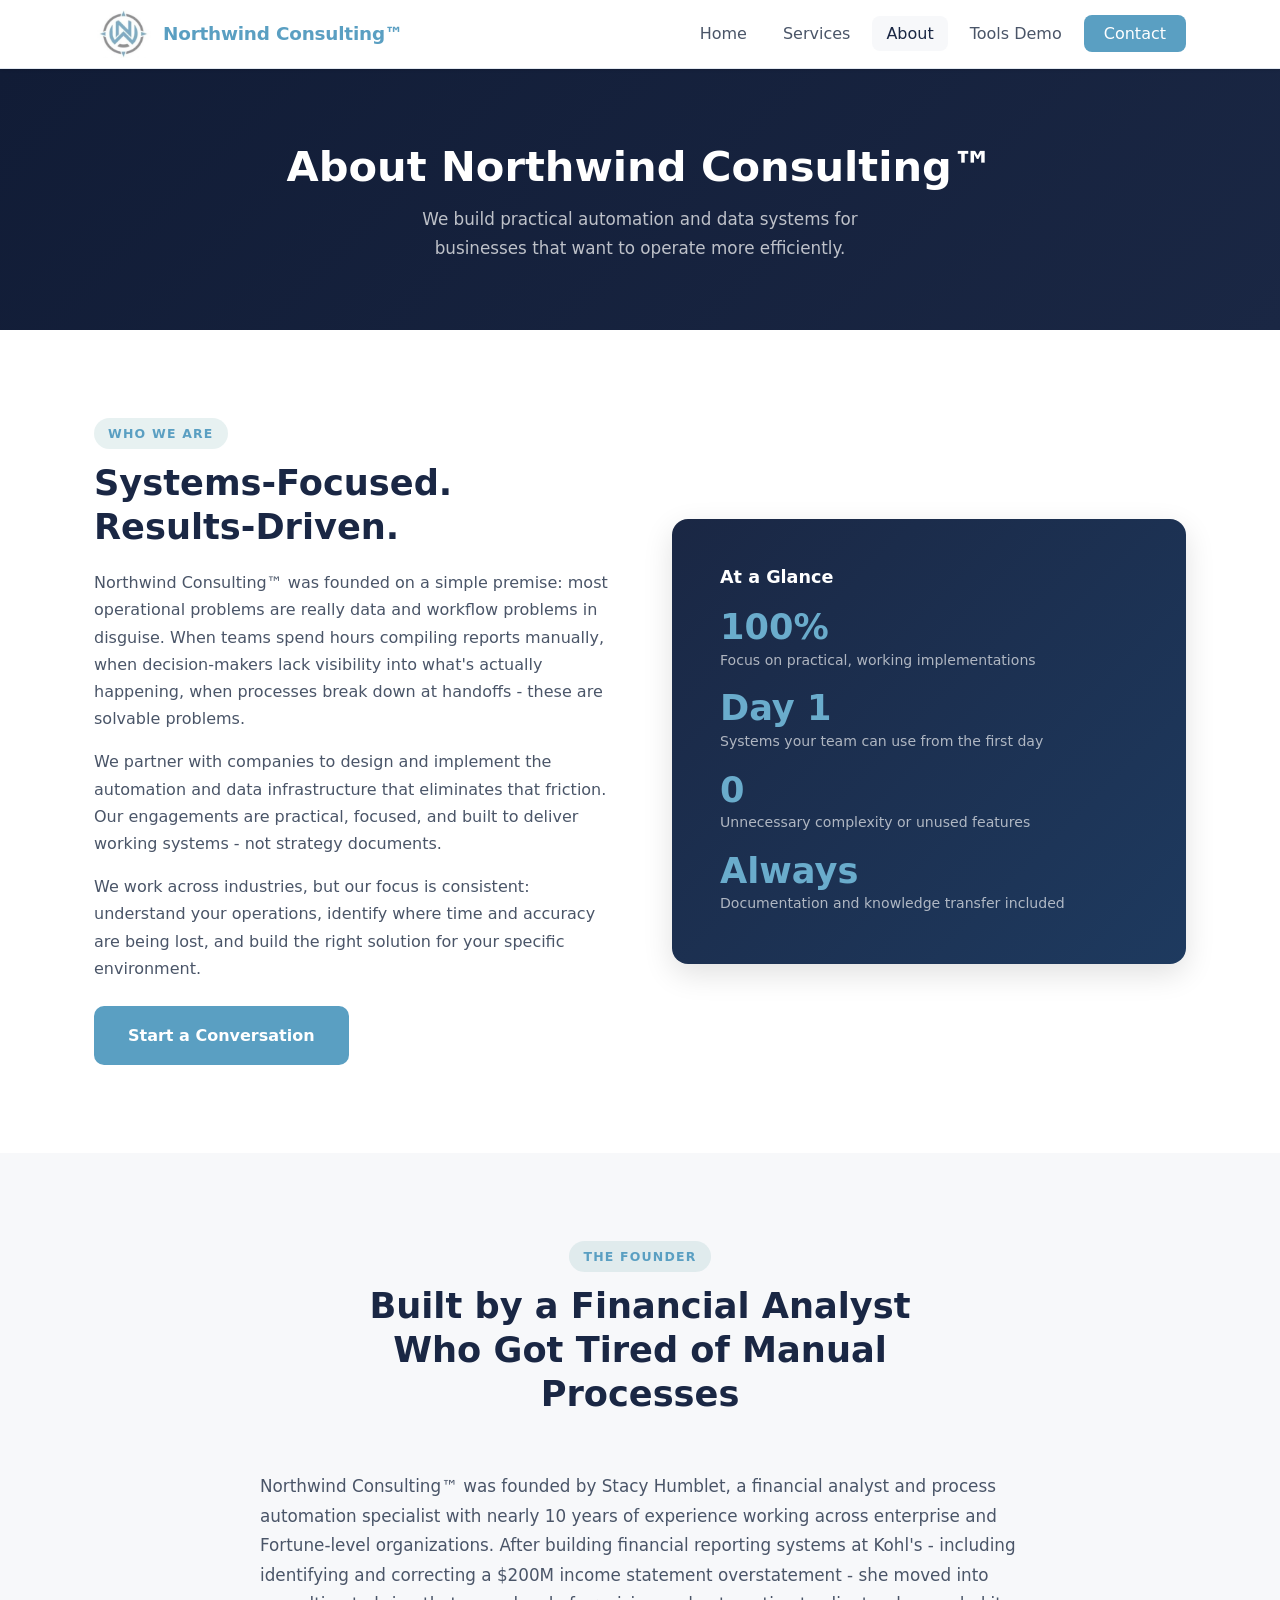
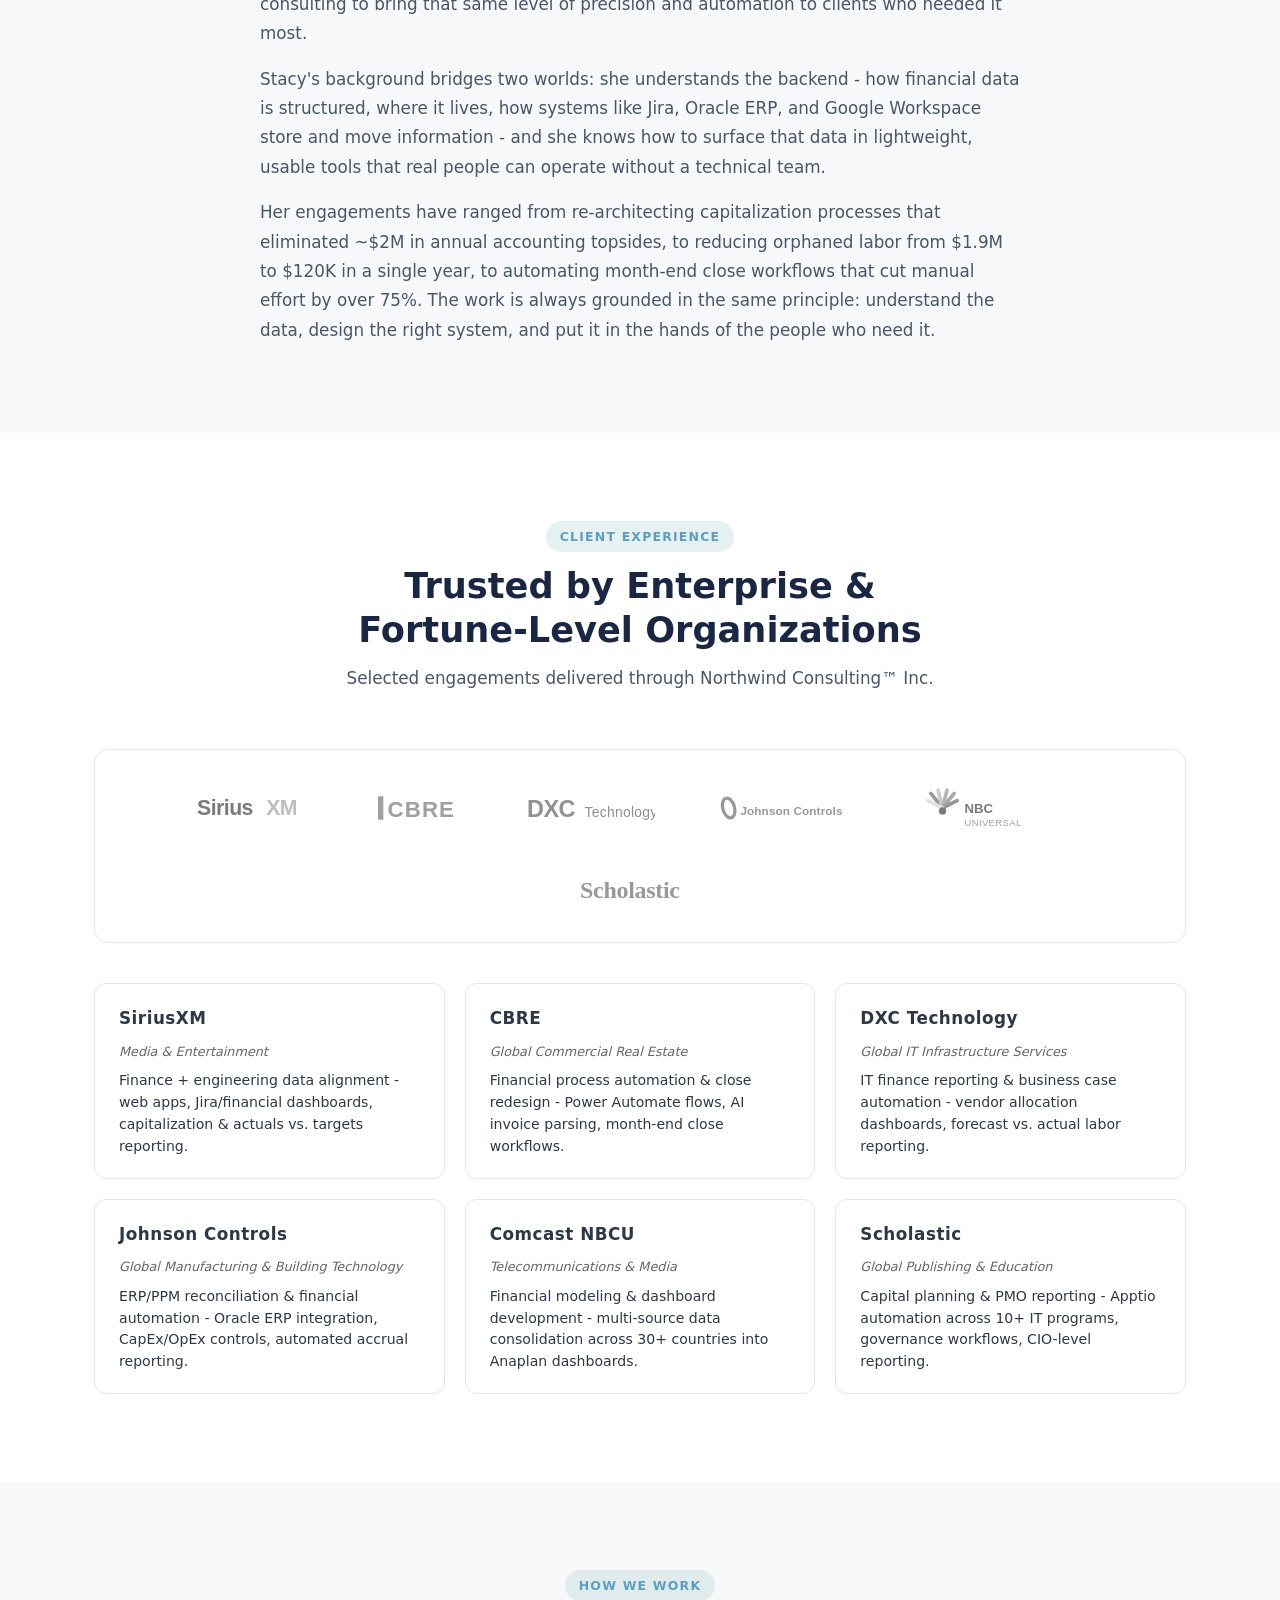
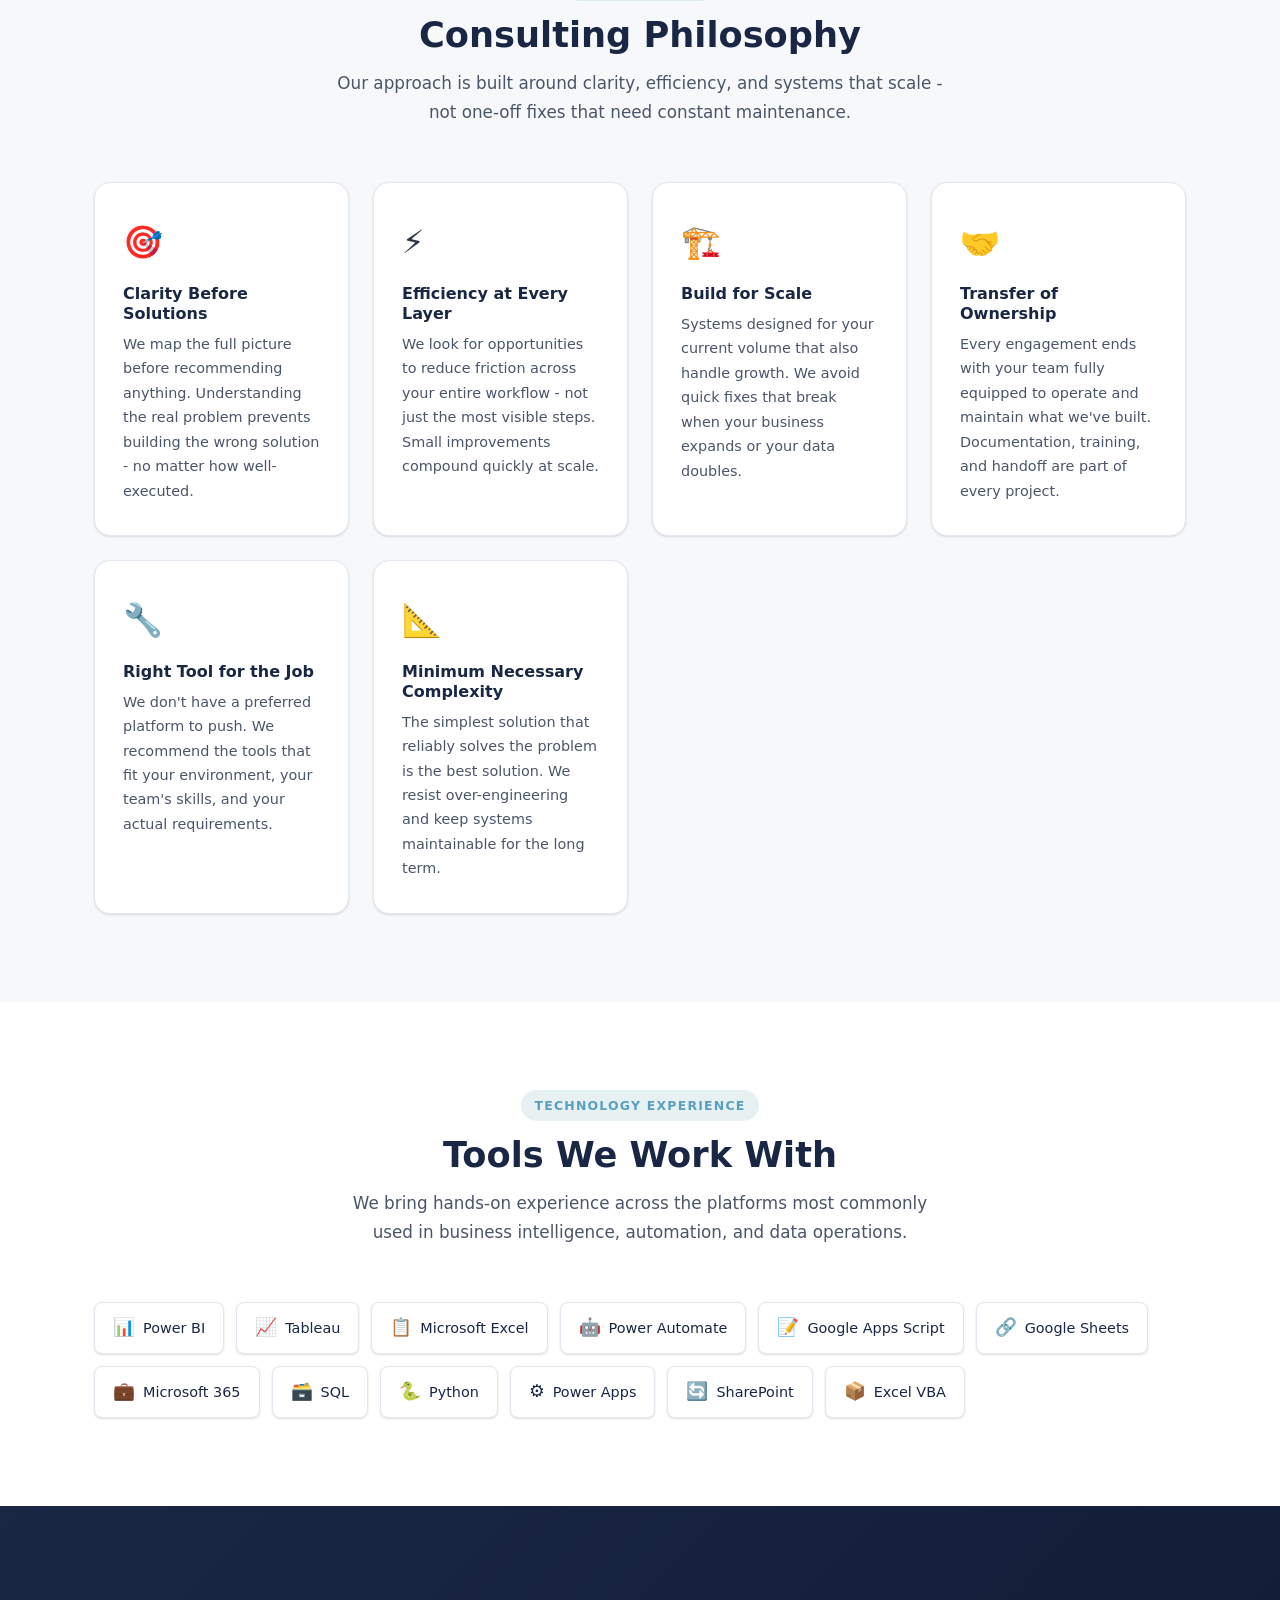
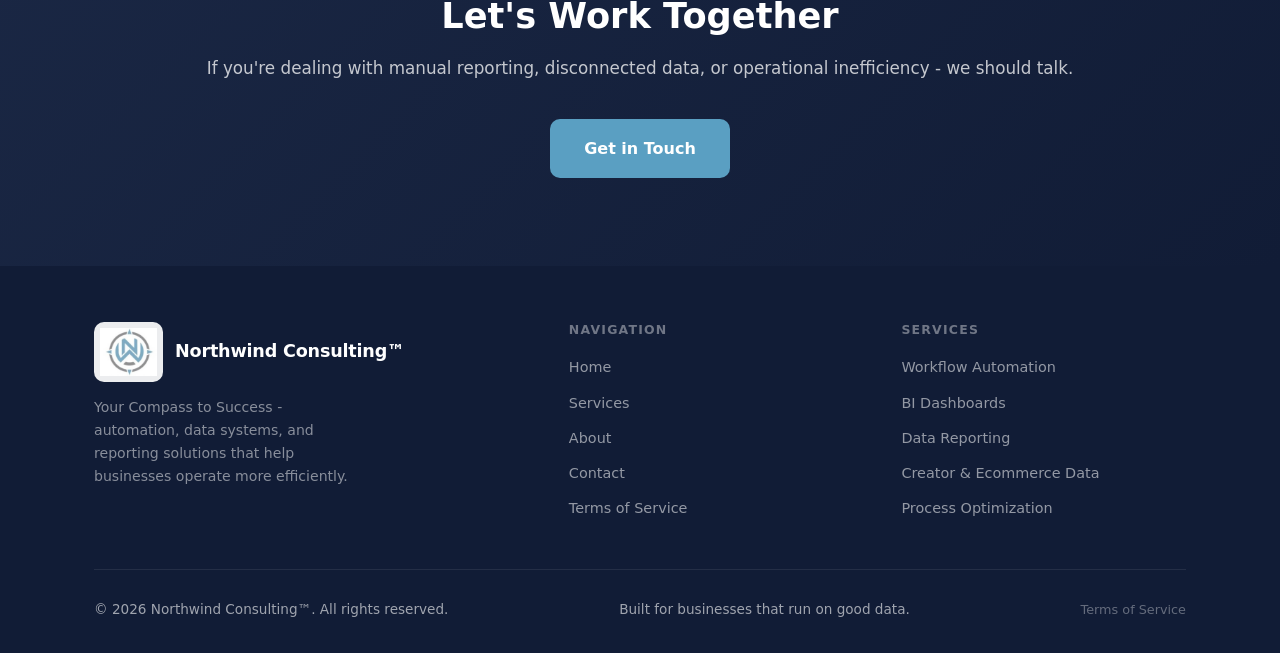
==== commit 066f8831: "Add SVG logo files for client logo strip on about page Created local SVG wordmarks for SiriusXM, CBR" ====
--- a/about.html
+++ b/about.html
@@ -115,13 +115,13 @@
         <p>Selected engagements delivered through Northwind Consulting™ Inc.</p>
       </div>
       <!-- Logo image strip -->
-      <div style="display:flex;flex-wrap:wrap;justify-content:center;align-items:center;gap:2rem 3.5rem;margin:2rem 0 2.5rem;padding:2rem 2.5rem;background:var(--surface,#fff);border:1px solid var(--border,rgba(0,0,0,0.08));border-radius:14px;">
-        <img src="https://logo.clearbit.com/siriusxm.com" alt="SiriusXM" title="SiriusXM" style="height:36px;width:auto;object-fit:contain;filter:grayscale(100%) opacity(0.65);transition:filter 0.2s;" onmouseover="this.style.filter='grayscale(0%) opacity(1)'" onmouseout="this.style.filter='grayscale(100%) opacity(0.65)'" onerror="this.style.display='none';this.nextElementSibling.style.display='inline';" /><span style="display:none;font-size:1.1rem;font-weight:800;letter-spacing:0.04em;color:var(--color-text,#0d1f3c);opacity:0.7;">SiriusXM</span>
-        <img src="https://logo.clearbit.com/cbre.com" alt="CBRE" title="CBRE" style="height:36px;width:auto;object-fit:contain;filter:grayscale(100%) opacity(0.65);transition:filter 0.2s;" onmouseover="this.style.filter='grayscale(0%) opacity(1)'" onmouseout="this.style.filter='grayscale(100%) opacity(0.65)'" onerror="this.style.display='none';this.nextElementSibling.style.display='inline';" /><span style="display:none;font-size:1.1rem;font-weight:800;letter-spacing:0.06em;color:var(--color-text,#0d1f3c);opacity:0.7;">CBRE</span>
-        <img src="https://logo.clearbit.com/dxc.com" alt="DXC Technology" title="DXC Technology" style="height:36px;width:auto;object-fit:contain;filter:grayscale(100%) opacity(0.65);transition:filter 0.2s;" onmouseover="this.style.filter='grayscale(0%) opacity(1)'" onmouseout="this.style.filter='grayscale(100%) opacity(0.65)'" onerror="this.style.display='none';this.nextElementSibling.style.display='inline';" /><span style="display:none;font-size:1.1rem;font-weight:800;letter-spacing:0.04em;color:var(--color-text,#0d1f3c);opacity:0.7;">DXC Technology</span>
-        <img src="https://logo.clearbit.com/johnsoncontrols.com" alt="Johnson Controls" title="Johnson Controls" style="height:36px;width:auto;object-fit:contain;filter:grayscale(100%) opacity(0.65);transition:filter 0.2s;" onmouseover="this.style.filter='grayscale(0%) opacity(1)'" onmouseout="this.style.filter='grayscale(100%) opacity(0.65)'" onerror="this.style.display='none';this.nextElementSibling.style.display='inline';" /><span style="display:none;font-size:1.1rem;font-weight:800;letter-spacing:0.04em;color:var(--color-text,#0d1f3c);opacity:0.7;">Johnson Controls</span>
-        <img src="https://logo.clearbit.com/nbcuniversal.com" alt="NBC Universal" title="NBC Universal" style="height:36px;width:auto;object-fit:contain;filter:grayscale(100%) opacity(0.65);transition:filter 0.2s;" onmouseover="this.style.filter='grayscale(0%) opacity(1)'" onmouseout="this.style.filter='grayscale(100%) opacity(0.65)'" onerror="this.style.display='none';this.nextElementSibling.style.display='inline';" /><span style="display:none;font-size:1.1rem;font-weight:800;letter-spacing:0.04em;color:var(--color-text,#0d1f3c);opacity:0.7;">Comcast NBCU</span>
-        <img src="https://logo.clearbit.com/scholastic.com" alt="Scholastic" title="Scholastic" style="height:36px;width:auto;object-fit:contain;filter:grayscale(100%) opacity(0.65);transition:filter 0.2s;" onmouseover="this.style.filter='grayscale(0%) opacity(1)'" onmouseout="this.style.filter='grayscale(100%) opacity(0.65)'" onerror="this.style.display='none';this.nextElementSibling.style.display='inline';" /><span style="display:none;font-size:1.1rem;font-weight:800;letter-spacing:0.04em;color:var(--color-text,#0d1f3c);opacity:0.7;">Scholastic</span>
+      <div style="display:flex;flex-wrap:wrap;justify-content:center;align-items:center;gap:2.5rem 4rem;margin:2rem 0 2.5rem;padding:2.25rem 3rem;background:var(--surface,#fff);border:1px solid var(--border,rgba(0,0,0,0.08));border-radius:14px;">
+        <img src="images/logos/siriusxm.svg" alt="SiriusXM" style="height:32px;width:auto;object-fit:contain;filter:grayscale(100%) opacity(0.55);transition:filter 0.25s;" onmouseover="this.style.filter='grayscale(0%) opacity(1)'" onmouseout="this.style.filter='grayscale(100%) opacity(0.55)'" />
+        <img src="images/logos/cbre.svg" alt="CBRE" style="height:32px;width:auto;object-fit:contain;filter:grayscale(100%) opacity(0.55);transition:filter 0.25s;" onmouseover="this.style.filter='grayscale(0%) opacity(1)'" onmouseout="this.style.filter='grayscale(100%) opacity(0.55)'" />
+        <img src="images/logos/dxc.svg" alt="DXC Technology" style="height:32px;width:auto;object-fit:contain;filter:grayscale(100%) opacity(0.55);transition:filter 0.25s;" onmouseover="this.style.filter='grayscale(0%) opacity(1)'" onmouseout="this.style.filter='grayscale(100%) opacity(0.55)'" />
+        <img src="images/logos/johnson-controls.svg" alt="Johnson Controls" style="height:32px;width:auto;object-fit:contain;filter:grayscale(100%) opacity(0.55);transition:filter 0.25s;" onmouseover="this.style.filter='grayscale(0%) opacity(1)'" onmouseout="this.style.filter='grayscale(100%) opacity(0.55)'" />
+        <img src="images/logos/nbc-universal.svg" alt="NBC Universal" style="height:44px;width:auto;object-fit:contain;filter:grayscale(100%) opacity(0.55);transition:filter 0.25s;" onmouseover="this.style.filter='grayscale(0%) opacity(1)'" onmouseout="this.style.filter='grayscale(100%) opacity(0.55)'" />
+        <img src="images/logos/scholastic.svg" alt="Scholastic" style="height:36px;width:auto;object-fit:contain;filter:grayscale(100%) opacity(0.55);transition:filter 0.25s;" onmouseover="this.style.filter='grayscale(0%) opacity(1)'" onmouseout="this.style.filter='grayscale(100%) opacity(0.55)'" />
       </div>
 
       <!-- Engagement detail cards -->
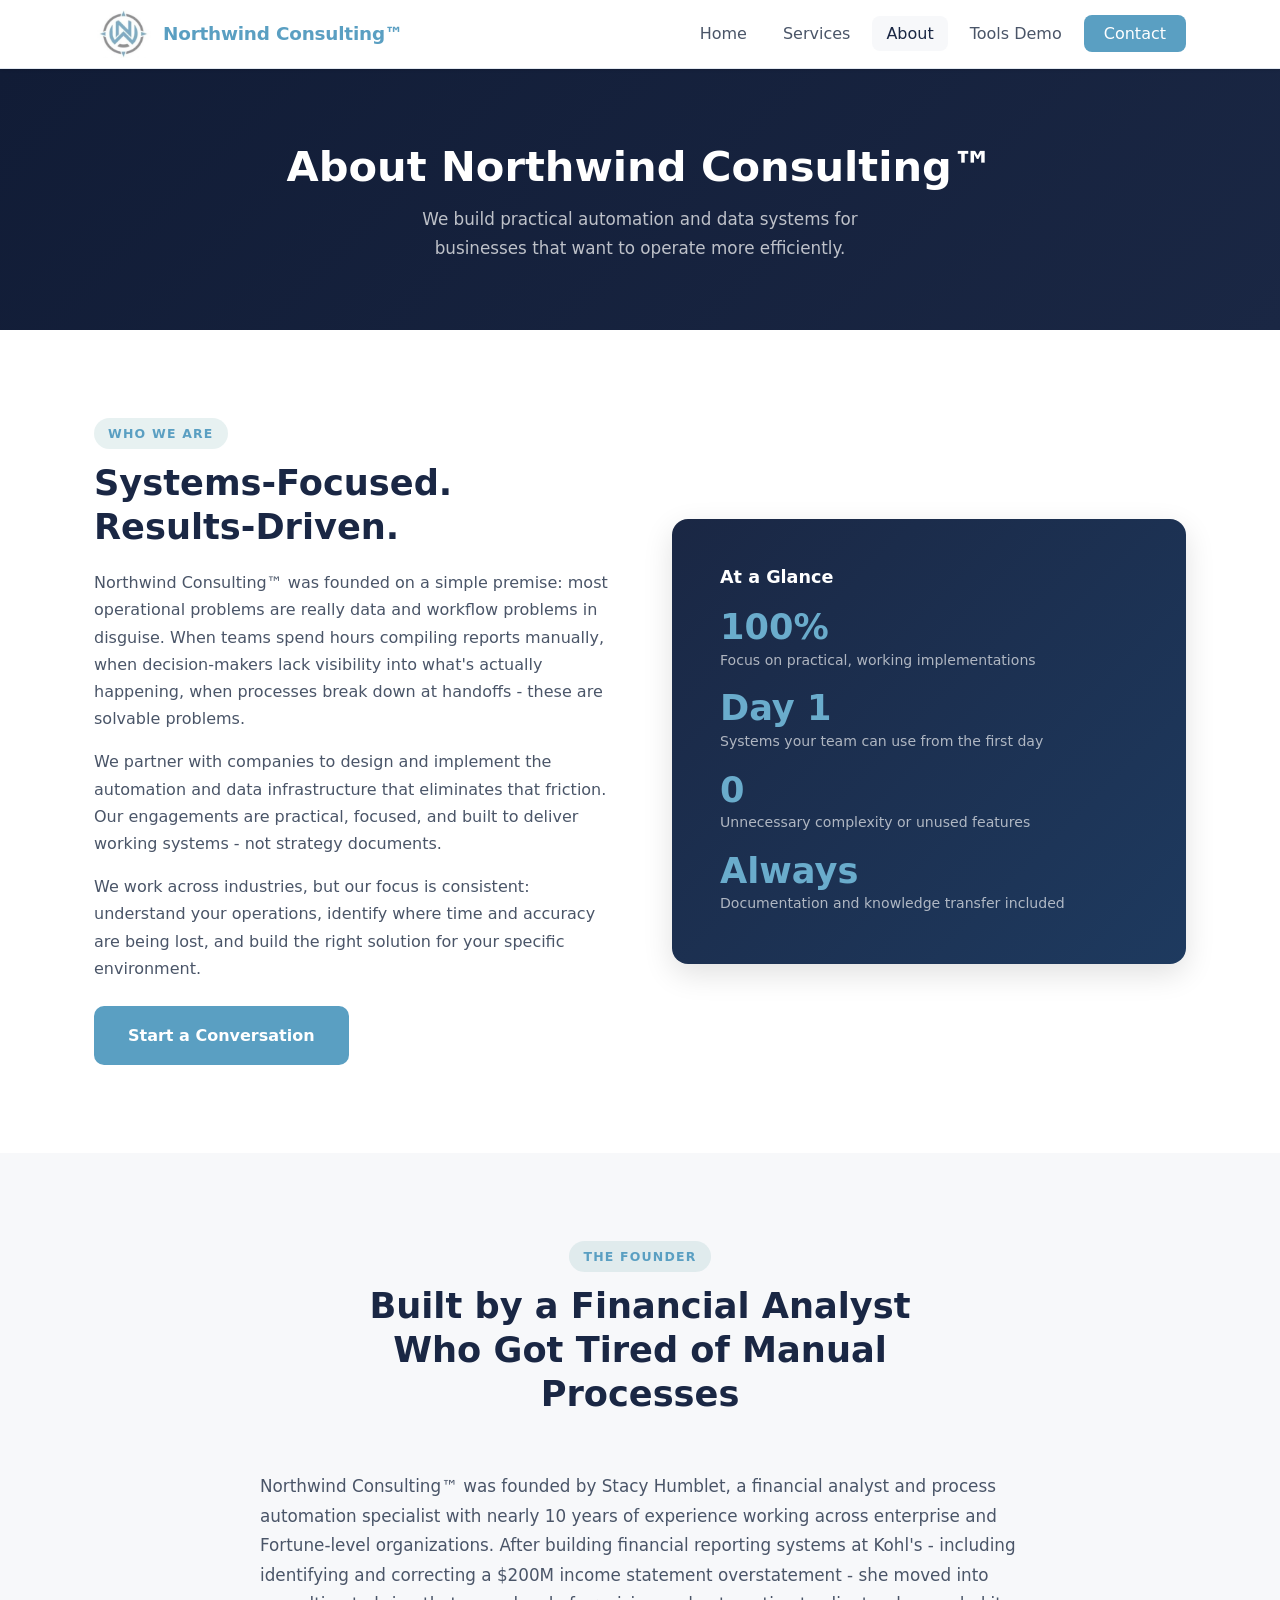
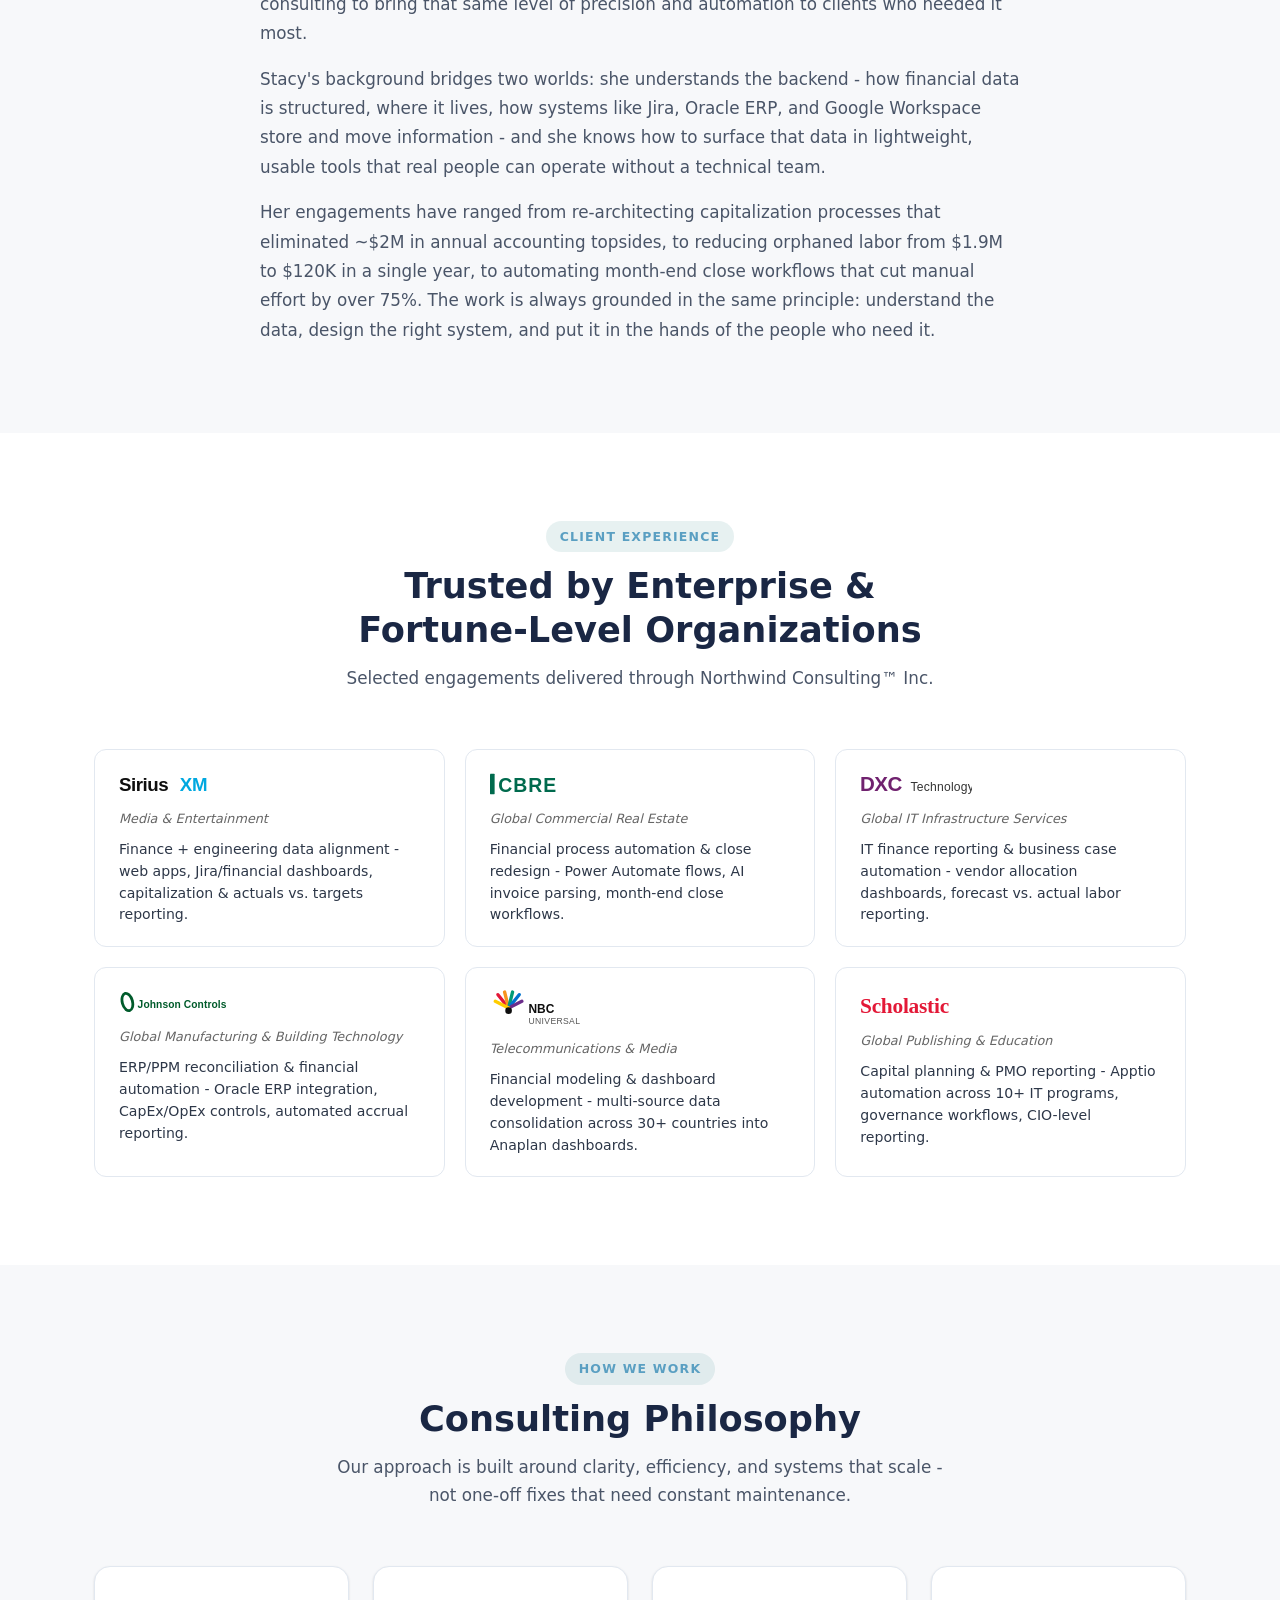
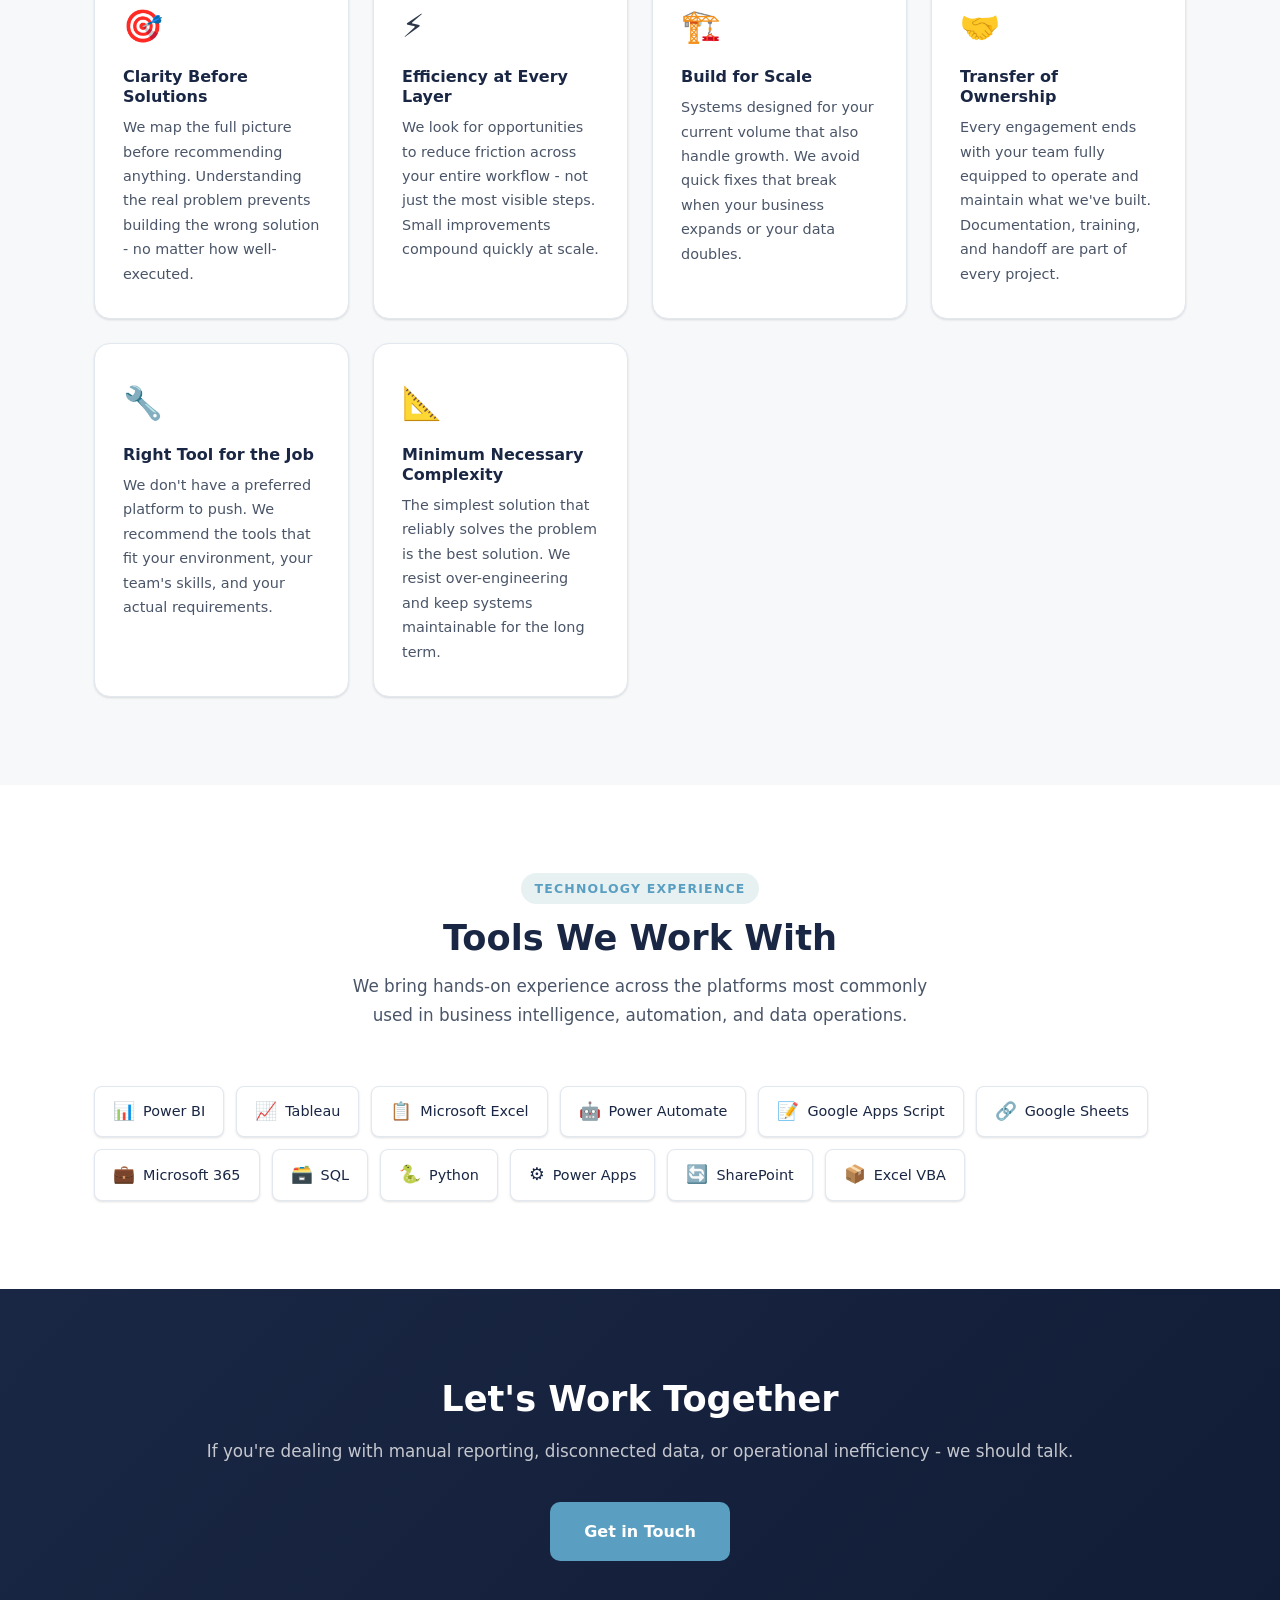
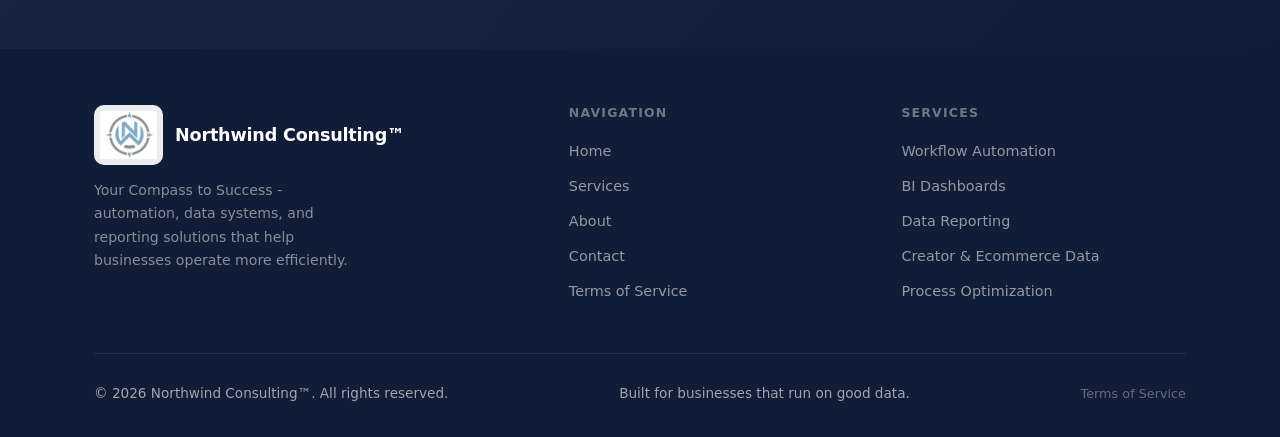
==== commit ffff9129: "Move logos into cards, remove redundant logo strip above Logos now display in full color inside each" ====
--- a/about.html
+++ b/about.html
@@ -114,51 +114,41 @@
         <h2>Trusted by Enterprise & Fortune-Level Organizations</h2>
         <p>Selected engagements delivered through Northwind Consulting™ Inc.</p>
       </div>
-      <!-- Logo image strip -->
-      <div style="display:flex;flex-wrap:wrap;justify-content:center;align-items:center;gap:2.5rem 4rem;margin:2rem 0 2.5rem;padding:2.25rem 3rem;background:var(--surface,#fff);border:1px solid var(--border,rgba(0,0,0,0.08));border-radius:14px;">
-        <img src="images/logos/siriusxm.svg" alt="SiriusXM" style="height:32px;width:auto;object-fit:contain;filter:grayscale(100%) opacity(0.55);transition:filter 0.25s;" onmouseover="this.style.filter='grayscale(0%) opacity(1)'" onmouseout="this.style.filter='grayscale(100%) opacity(0.55)'" />
-        <img src="images/logos/cbre.svg" alt="CBRE" style="height:32px;width:auto;object-fit:contain;filter:grayscale(100%) opacity(0.55);transition:filter 0.25s;" onmouseover="this.style.filter='grayscale(0%) opacity(1)'" onmouseout="this.style.filter='grayscale(100%) opacity(0.55)'" />
-        <img src="images/logos/dxc.svg" alt="DXC Technology" style="height:32px;width:auto;object-fit:contain;filter:grayscale(100%) opacity(0.55);transition:filter 0.25s;" onmouseover="this.style.filter='grayscale(0%) opacity(1)'" onmouseout="this.style.filter='grayscale(100%) opacity(0.55)'" />
-        <img src="images/logos/johnson-controls.svg" alt="Johnson Controls" style="height:32px;width:auto;object-fit:contain;filter:grayscale(100%) opacity(0.55);transition:filter 0.25s;" onmouseover="this.style.filter='grayscale(0%) opacity(1)'" onmouseout="this.style.filter='grayscale(100%) opacity(0.55)'" />
-        <img src="images/logos/nbc-universal.svg" alt="NBC Universal" style="height:44px;width:auto;object-fit:contain;filter:grayscale(100%) opacity(0.55);transition:filter 0.25s;" onmouseover="this.style.filter='grayscale(0%) opacity(1)'" onmouseout="this.style.filter='grayscale(100%) opacity(0.55)'" />
-        <img src="images/logos/scholastic.svg" alt="Scholastic" style="height:36px;width:auto;object-fit:contain;filter:grayscale(100%) opacity(0.55);transition:filter 0.25s;" onmouseover="this.style.filter='grayscale(0%) opacity(1)'" onmouseout="this.style.filter='grayscale(100%) opacity(0.55)'" />
-      </div>
-
       <!-- Engagement detail cards -->
       <div style="display:grid;grid-template-columns:repeat(auto-fit,minmax(260px,1fr));gap:1.25rem;">
 
-        <div style="background:var(--surface,#fff);border:1px solid var(--border,rgba(0,0,0,0.1));border-radius:12px;padding:1.25rem 1.5rem;display:flex;flex-direction:column;gap:0.5rem;">
-          <div style="font-weight:800;font-size:1.05rem;letter-spacing:0.03em;">SiriusXM</div>
+        <div style="background:var(--surface,#fff);border:1px solid var(--border,rgba(0,0,0,0.1));border-radius:12px;padding:1.25rem 1.5rem;display:flex;flex-direction:column;gap:0.6rem;">
+          <img src="images/logos/siriusxm.svg" alt="SiriusXM" style="height:28px;width:auto;object-fit:contain;object-position:left;" />
           <div style="font-size:0.8rem;color:var(--color-text-muted,#666);font-style:italic;">Media &amp; Entertainment</div>
           <div style="font-size:0.88rem;line-height:1.55;">Finance + engineering data alignment - web apps, Jira/financial dashboards, capitalization &amp; actuals vs. targets reporting.</div>
         </div>
 
-        <div style="background:var(--surface,#fff);border:1px solid var(--border,rgba(0,0,0,0.1));border-radius:12px;padding:1.25rem 1.5rem;display:flex;flex-direction:column;gap:0.5rem;">
-          <div style="font-weight:800;font-size:1.05rem;letter-spacing:0.03em;">CBRE</div>
+        <div style="background:var(--surface,#fff);border:1px solid var(--border,rgba(0,0,0,0.1));border-radius:12px;padding:1.25rem 1.5rem;display:flex;flex-direction:column;gap:0.6rem;">
+          <img src="images/logos/cbre.svg" alt="CBRE" style="height:28px;width:auto;object-fit:contain;object-position:left;" />
           <div style="font-size:0.8rem;color:var(--color-text-muted,#666);font-style:italic;">Global Commercial Real Estate</div>
           <div style="font-size:0.88rem;line-height:1.55;">Financial process automation &amp; close redesign - Power Automate flows, AI invoice parsing, month-end close workflows.</div>
         </div>
 
-        <div style="background:var(--surface,#fff);border:1px solid var(--border,rgba(0,0,0,0.1));border-radius:12px;padding:1.25rem 1.5rem;display:flex;flex-direction:column;gap:0.5rem;">
-          <div style="font-weight:800;font-size:1.05rem;letter-spacing:0.03em;">DXC Technology</div>
+        <div style="background:var(--surface,#fff);border:1px solid var(--border,rgba(0,0,0,0.1));border-radius:12px;padding:1.25rem 1.5rem;display:flex;flex-direction:column;gap:0.6rem;">
+          <img src="images/logos/dxc.svg" alt="DXC Technology" style="height:28px;width:auto;object-fit:contain;object-position:left;" />
           <div style="font-size:0.8rem;color:var(--color-text-muted,#666);font-style:italic;">Global IT Infrastructure Services</div>
           <div style="font-size:0.88rem;line-height:1.55;">IT finance reporting &amp; business case automation - vendor allocation dashboards, forecast vs. actual labor reporting.</div>
         </div>
 
-        <div style="background:var(--surface,#fff);border:1px solid var(--border,rgba(0,0,0,0.1));border-radius:12px;padding:1.25rem 1.5rem;display:flex;flex-direction:column;gap:0.5rem;">
-          <div style="font-weight:800;font-size:1.05rem;letter-spacing:0.03em;">Johnson Controls</div>
+        <div style="background:var(--surface,#fff);border:1px solid var(--border,rgba(0,0,0,0.1));border-radius:12px;padding:1.25rem 1.5rem;display:flex;flex-direction:column;gap:0.6rem;">
+          <img src="images/logos/johnson-controls.svg" alt="Johnson Controls" style="height:28px;width:auto;object-fit:contain;object-position:left;" />
           <div style="font-size:0.8rem;color:var(--color-text-muted,#666);font-style:italic;">Global Manufacturing &amp; Building Technology</div>
           <div style="font-size:0.88rem;line-height:1.55;">ERP/PPM reconciliation &amp; financial automation - Oracle ERP integration, CapEx/OpEx controls, automated accrual reporting.</div>
         </div>
 
-        <div style="background:var(--surface,#fff);border:1px solid var(--border,rgba(0,0,0,0.1));border-radius:12px;padding:1.25rem 1.5rem;display:flex;flex-direction:column;gap:0.5rem;">
-          <div style="font-weight:800;font-size:1.05rem;letter-spacing:0.03em;">Comcast NBCU</div>
+        <div style="background:var(--surface,#fff);border:1px solid var(--border,rgba(0,0,0,0.1));border-radius:12px;padding:1.25rem 1.5rem;display:flex;flex-direction:column;gap:0.6rem;">
+          <img src="images/logos/nbc-universal.svg" alt="NBC Universal" style="height:40px;width:auto;object-fit:contain;object-position:left;" />
           <div style="font-size:0.8rem;color:var(--color-text-muted,#666);font-style:italic;">Telecommunications &amp; Media</div>
           <div style="font-size:0.88rem;line-height:1.55;">Financial modeling &amp; dashboard development - multi-source data consolidation across 30+ countries into Anaplan dashboards.</div>
         </div>
 
-        <div style="background:var(--surface,#fff);border:1px solid var(--border,rgba(0,0,0,0.1));border-radius:12px;padding:1.25rem 1.5rem;display:flex;flex-direction:column;gap:0.5rem;">
-          <div style="font-weight:800;font-size:1.05rem;letter-spacing:0.03em;">Scholastic</div>
+        <div style="background:var(--surface,#fff);border:1px solid var(--border,rgba(0,0,0,0.1));border-radius:12px;padding:1.25rem 1.5rem;display:flex;flex-direction:column;gap:0.6rem;">
+          <img src="images/logos/scholastic.svg" alt="Scholastic" style="height:32px;width:auto;object-fit:contain;object-position:left;" />
           <div style="font-size:0.8rem;color:var(--color-text-muted,#666);font-style:italic;">Global Publishing &amp; Education</div>
           <div style="font-size:0.88rem;line-height:1.55;">Capital planning &amp; PMO reporting - Apptio automation across 10+ IT programs, governance workflows, CIO-level reporting.</div>
         </div>
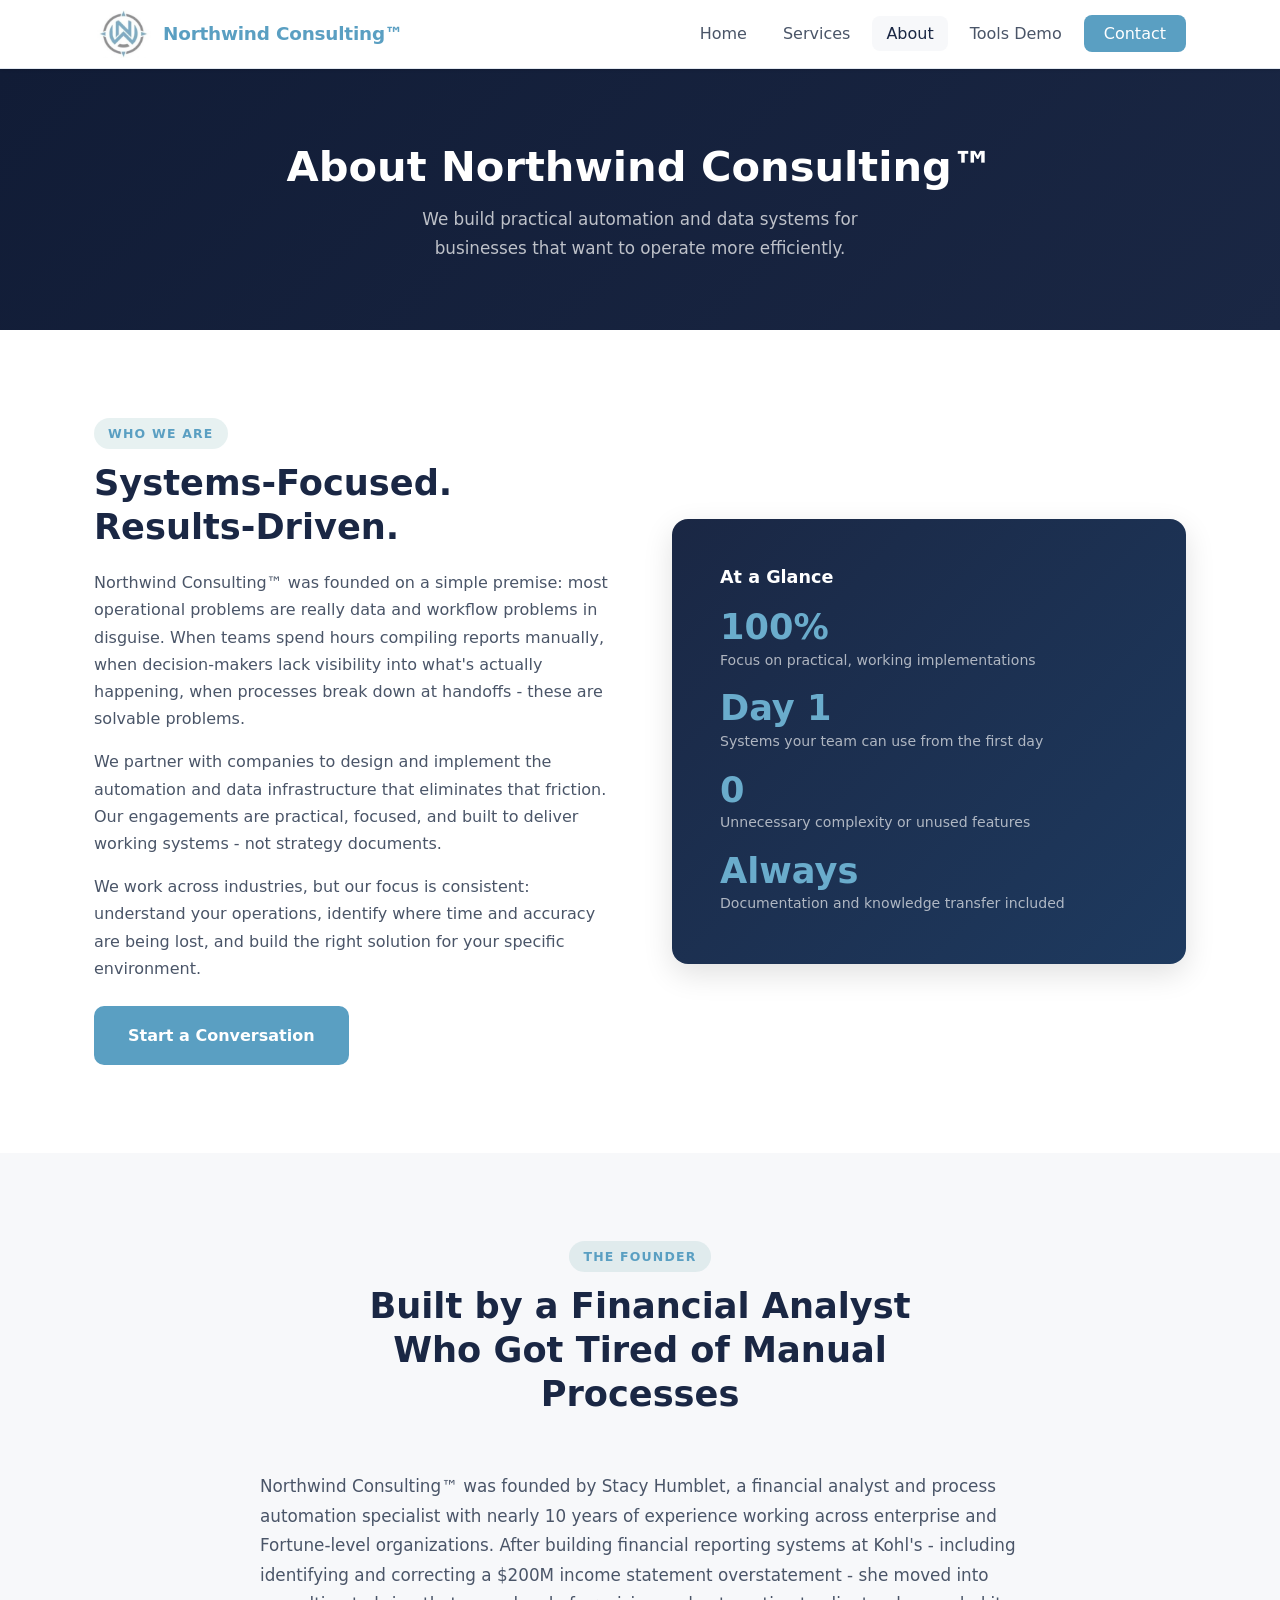
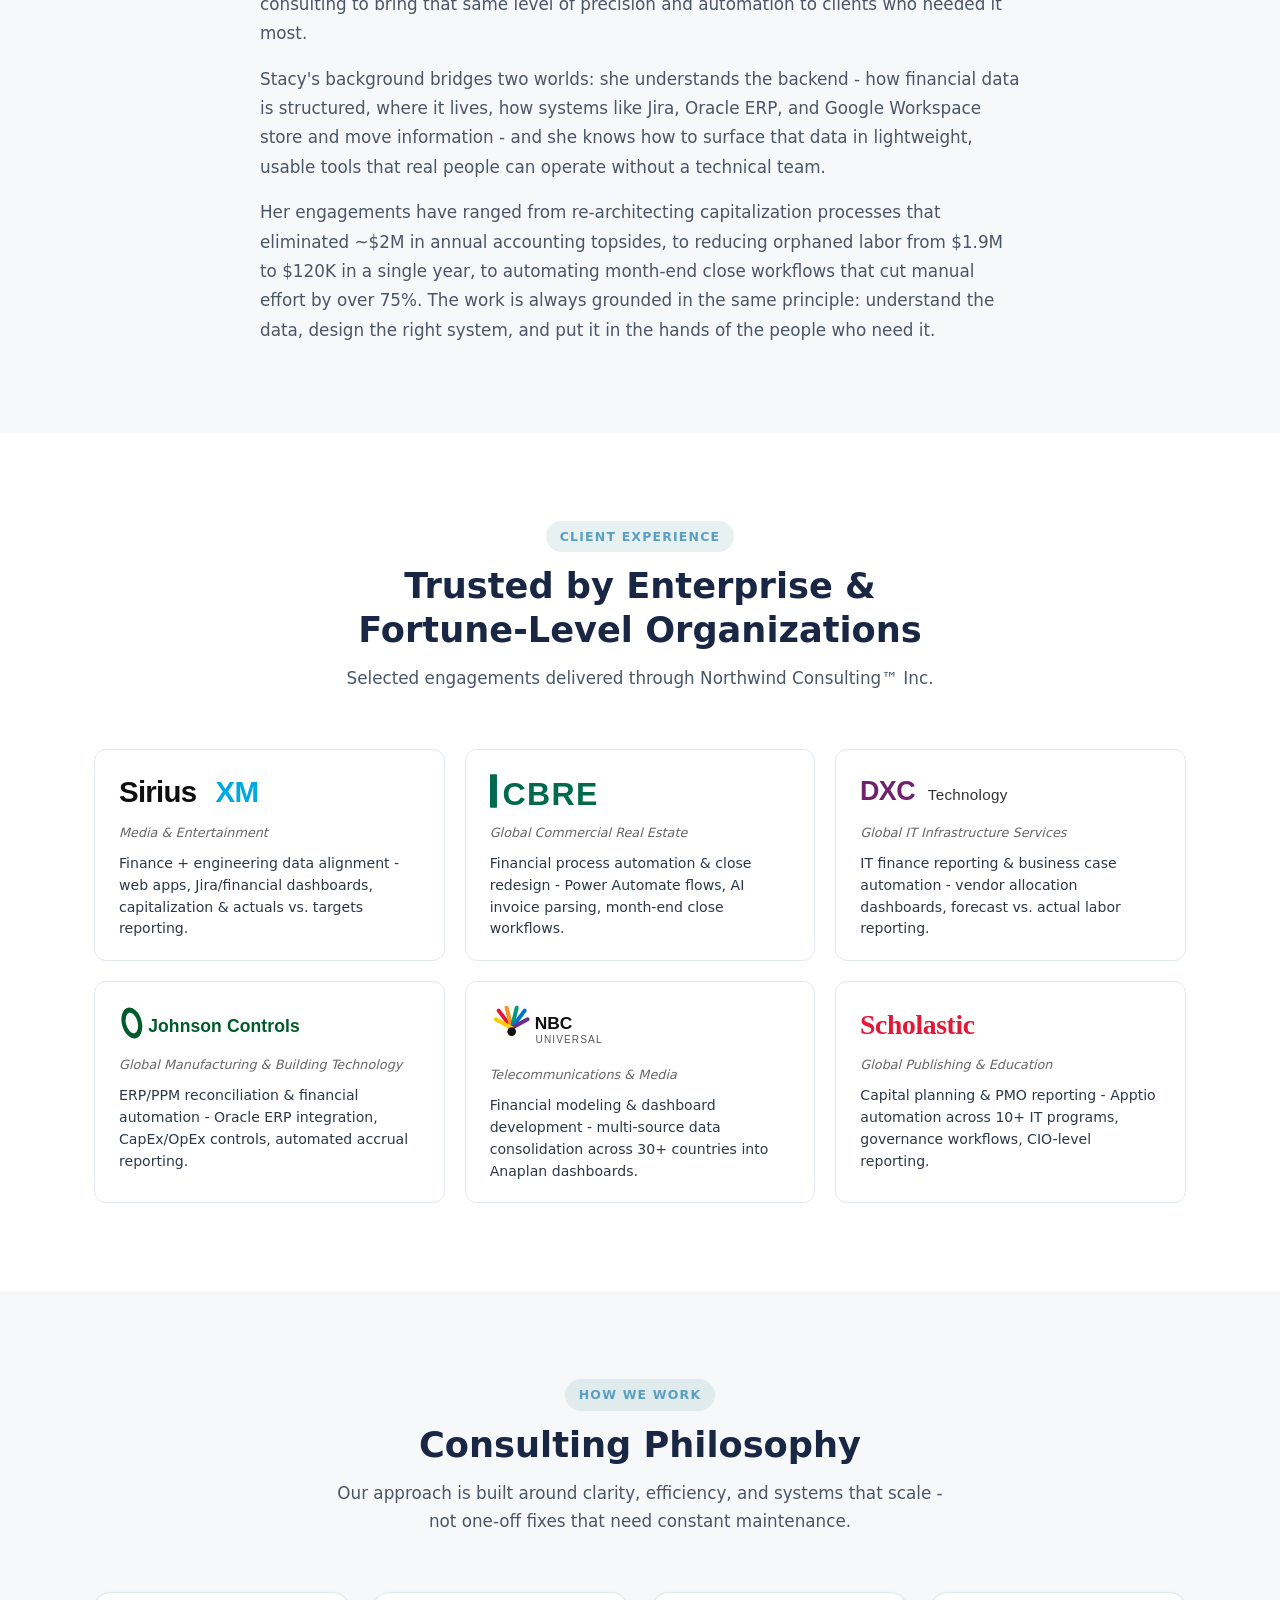
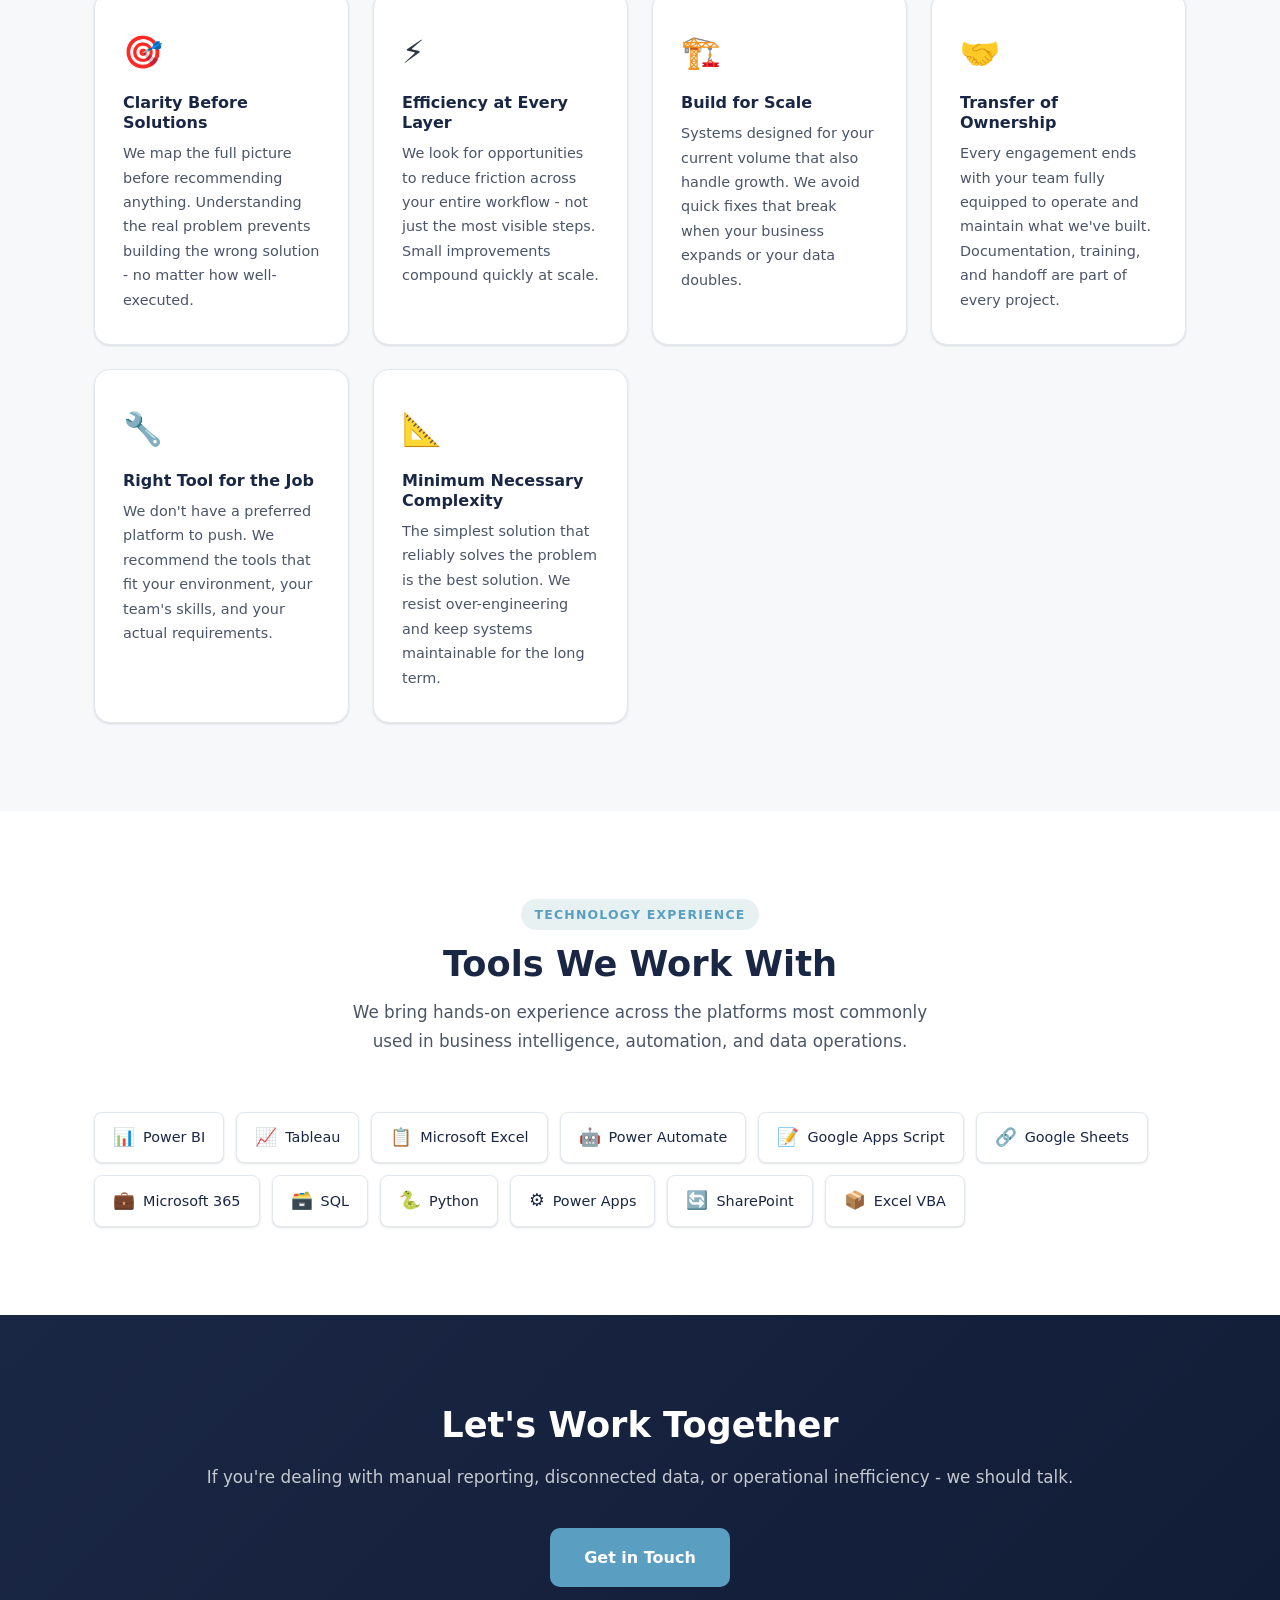
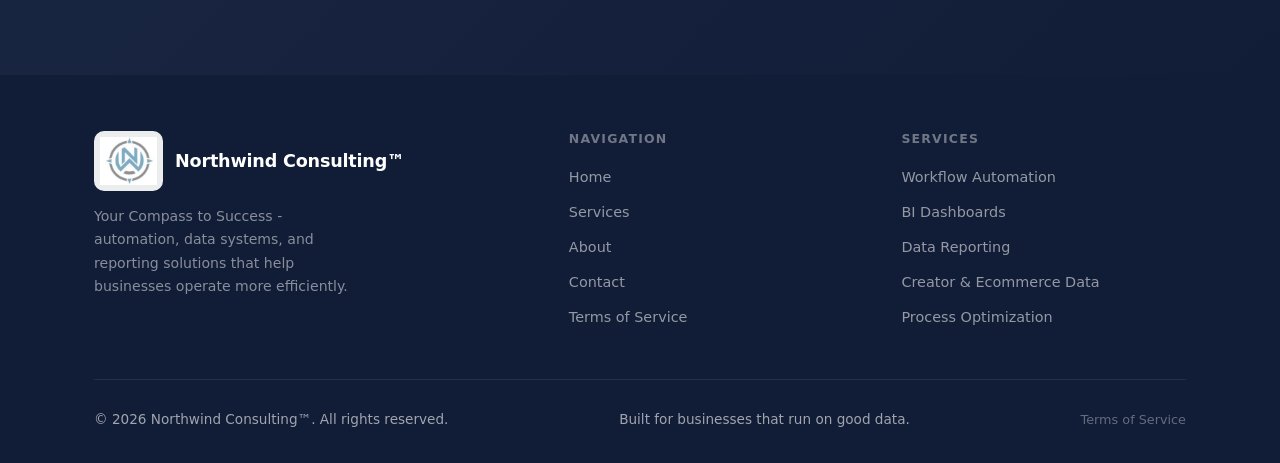
==== commit 8d77b91f: "Increase logo sizes and fix DXC/Johnson Controls rendering issues Bumped all img heights to 42px (NB" ====
--- a/about.html
+++ b/about.html
@@ -118,37 +118,37 @@
       <div style="display:grid;grid-template-columns:repeat(auto-fit,minmax(260px,1fr));gap:1.25rem;">
 
         <div style="background:var(--surface,#fff);border:1px solid var(--border,rgba(0,0,0,0.1));border-radius:12px;padding:1.25rem 1.5rem;display:flex;flex-direction:column;gap:0.6rem;">
-          <img src="images/logos/siriusxm.svg" alt="SiriusXM" style="height:28px;width:auto;object-fit:contain;object-position:left;" />
+          <img src="images/logos/siriusxm.svg" alt="SiriusXM" style="height:42px;width:auto;object-fit:contain;object-position:left;" />
           <div style="font-size:0.8rem;color:var(--color-text-muted,#666);font-style:italic;">Media &amp; Entertainment</div>
           <div style="font-size:0.88rem;line-height:1.55;">Finance + engineering data alignment - web apps, Jira/financial dashboards, capitalization &amp; actuals vs. targets reporting.</div>
         </div>
 
         <div style="background:var(--surface,#fff);border:1px solid var(--border,rgba(0,0,0,0.1));border-radius:12px;padding:1.25rem 1.5rem;display:flex;flex-direction:column;gap:0.6rem;">
-          <img src="images/logos/cbre.svg" alt="CBRE" style="height:28px;width:auto;object-fit:contain;object-position:left;" />
+          <img src="images/logos/cbre.svg" alt="CBRE" style="height:42px;width:auto;object-fit:contain;object-position:left;" />
           <div style="font-size:0.8rem;color:var(--color-text-muted,#666);font-style:italic;">Global Commercial Real Estate</div>
           <div style="font-size:0.88rem;line-height:1.55;">Financial process automation &amp; close redesign - Power Automate flows, AI invoice parsing, month-end close workflows.</div>
         </div>
 
         <div style="background:var(--surface,#fff);border:1px solid var(--border,rgba(0,0,0,0.1));border-radius:12px;padding:1.25rem 1.5rem;display:flex;flex-direction:column;gap:0.6rem;">
-          <img src="images/logos/dxc.svg" alt="DXC Technology" style="height:28px;width:auto;object-fit:contain;object-position:left;" />
+          <img src="images/logos/dxc.svg" alt="DXC Technology" style="height:42px;width:auto;object-fit:contain;object-position:left;" />
           <div style="font-size:0.8rem;color:var(--color-text-muted,#666);font-style:italic;">Global IT Infrastructure Services</div>
           <div style="font-size:0.88rem;line-height:1.55;">IT finance reporting &amp; business case automation - vendor allocation dashboards, forecast vs. actual labor reporting.</div>
         </div>
 
         <div style="background:var(--surface,#fff);border:1px solid var(--border,rgba(0,0,0,0.1));border-radius:12px;padding:1.25rem 1.5rem;display:flex;flex-direction:column;gap:0.6rem;">
-          <img src="images/logos/johnson-controls.svg" alt="Johnson Controls" style="height:28px;width:auto;object-fit:contain;object-position:left;" />
+          <img src="images/logos/johnson-controls.svg" alt="Johnson Controls" style="height:42px;width:auto;object-fit:contain;object-position:left;" />
           <div style="font-size:0.8rem;color:var(--color-text-muted,#666);font-style:italic;">Global Manufacturing &amp; Building Technology</div>
           <div style="font-size:0.88rem;line-height:1.55;">ERP/PPM reconciliation &amp; financial automation - Oracle ERP integration, CapEx/OpEx controls, automated accrual reporting.</div>
         </div>
 
         <div style="background:var(--surface,#fff);border:1px solid var(--border,rgba(0,0,0,0.1));border-radius:12px;padding:1.25rem 1.5rem;display:flex;flex-direction:column;gap:0.6rem;">
-          <img src="images/logos/nbc-universal.svg" alt="NBC Universal" style="height:40px;width:auto;object-fit:contain;object-position:left;" />
+          <img src="images/logos/nbc-universal.svg" alt="NBC Universal" style="height:52px;width:auto;object-fit:contain;object-position:left;" />
           <div style="font-size:0.8rem;color:var(--color-text-muted,#666);font-style:italic;">Telecommunications &amp; Media</div>
           <div style="font-size:0.88rem;line-height:1.55;">Financial modeling &amp; dashboard development - multi-source data consolidation across 30+ countries into Anaplan dashboards.</div>
         </div>
 
         <div style="background:var(--surface,#fff);border:1px solid var(--border,rgba(0,0,0,0.1));border-radius:12px;padding:1.25rem 1.5rem;display:flex;flex-direction:column;gap:0.6rem;">
-          <img src="images/logos/scholastic.svg" alt="Scholastic" style="height:32px;width:auto;object-fit:contain;object-position:left;" />
+          <img src="images/logos/scholastic.svg" alt="Scholastic" style="height:42px;width:auto;object-fit:contain;object-position:left;" />
           <div style="font-size:0.8rem;color:var(--color-text-muted,#666);font-style:italic;">Global Publishing &amp; Education</div>
           <div style="font-size:0.88rem;line-height:1.55;">Capital planning &amp; PMO reporting - Apptio automation across 10+ IT programs, governance workflows, CIO-level reporting.</div>
         </div>
